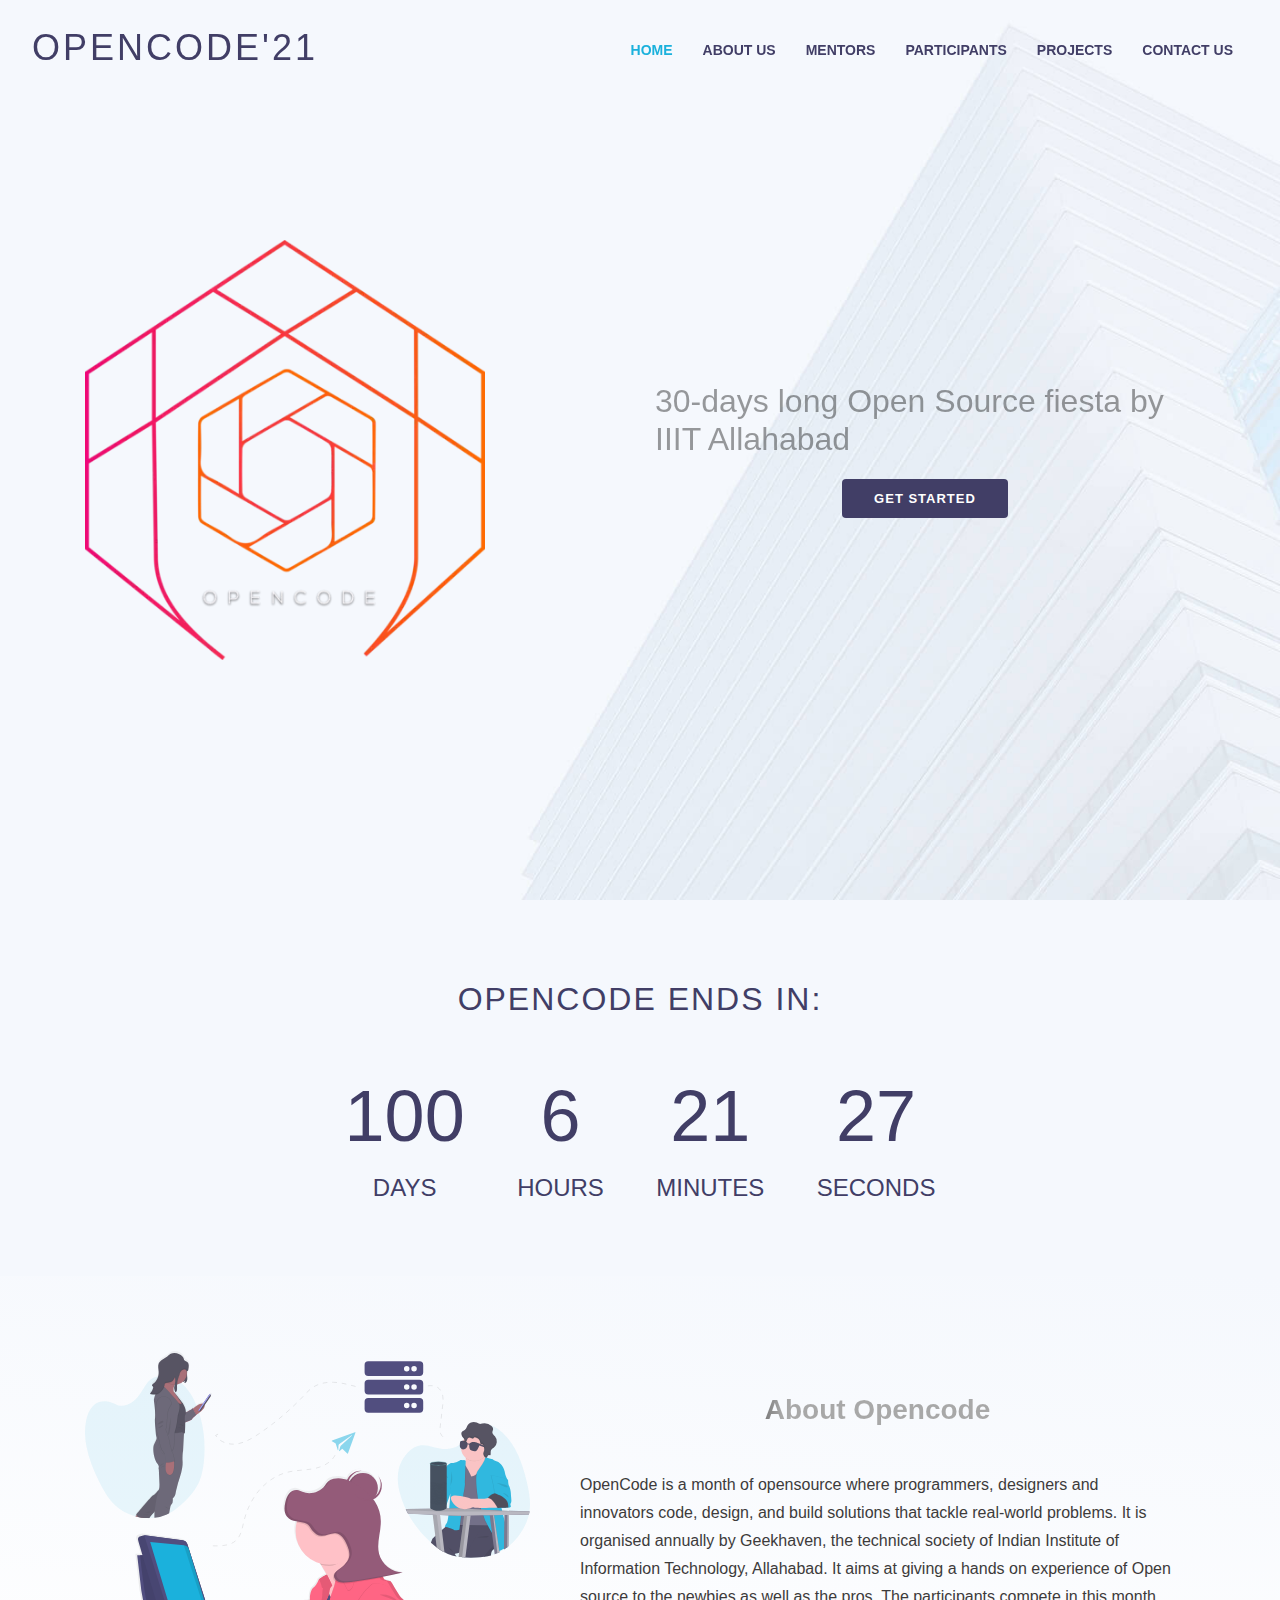
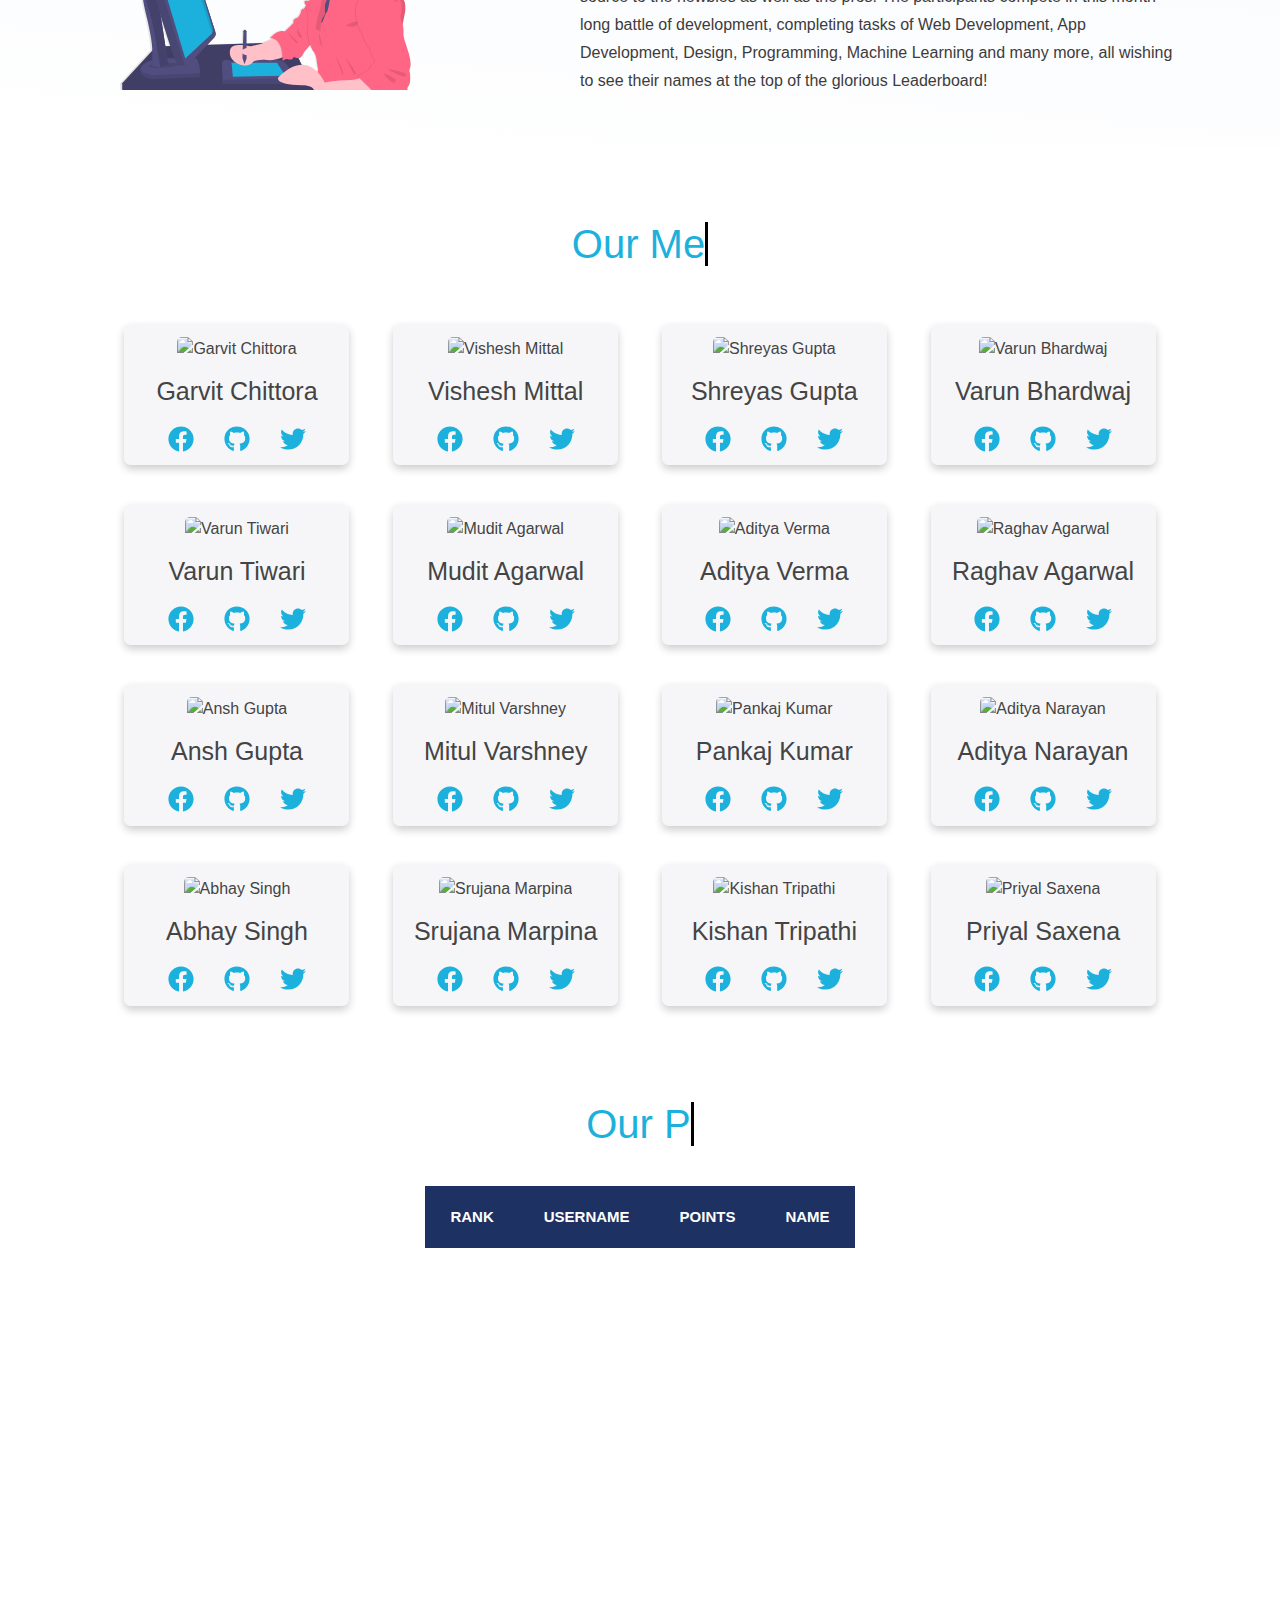
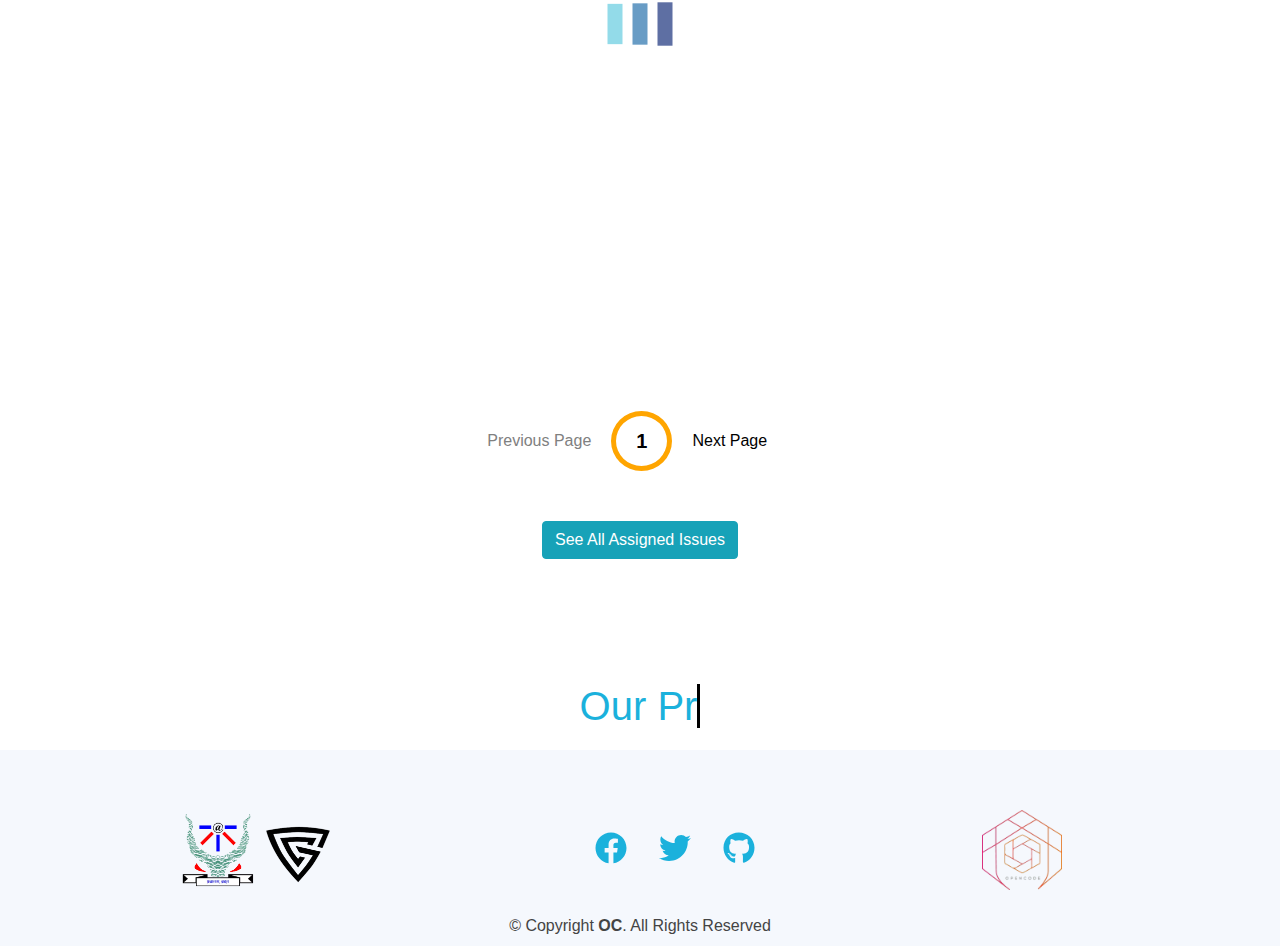
==== index.html @ d9fd958f "Merge branch 'opencodeiiita:main' into main" ====
<!DOCTYPE html>
<html lang="en" class="html">

<head>
  <meta charset="utf-8" />
  <title>Opencode'21</title>
  <meta content="width=device-width, initial-scale=1.0" name="viewport" />
  <meta name="description"
    content="OpenCode is a month of opensource where programmers, designers and innovators code, design, and build solutions that tackle real-world problems">
  <meta property="og:title" content="Collaborative-Web" />
  <meta property="og:description"
    content="The page contains information of participants,mentors and the projects included in the opencode-A month long opensource event." />
  <meta property="og:url" content="https://opencodeiiita.github.io/Collaborative-Web/" />
  <meta name="twitter:title" content="about">
  <meta name="twitter:description" content="India's biggest Student organised opensource event">
  <meta name="twitter:image" content="https://pbs.twimg.com/profile_images/1004619078730858496/k72kqpOx_400x400.jpg">
  <meta name="twitter:site" content="@geekhaveniiita">

  <link rel="icon" type="image/png" href="img/favicon-opencode.ico" rel="noopener" />
  <!-- Favicons -->
  <link href="img/favicon.png" rel="icon" rel="noopener" />
  <link href="img/apple-touch-icon.png" rel="apple-touch-icon"  rel="noopener"/>
  <script src="lib/font-awesome/js/fontawesomeAll.min.js" crossorigin="anonymous" defer rel="noopener"></script>

  <!-- Google Fonts -->
  <link rel="preload" href="lib/GoogleFont/googlefont.min.css" as="style"
    onload="this.rel='stylesheet'"><noscript><link rel="stylesheet" href="lib/GoogleFont/googlefont.min.css"></noscript>
  <!-- Bootstrap CSS File -->
  <link rel="preload" href="lib/bootstrap/css/bootstrap.min.css" as="style"
   onload="this.rel='stylesheet'"><noscript><link rel="stylesheet" href="lib/bootstrap/css/bootstrap.min.css"></noscript>

  <!-- Libraries CSS Files -->
  <link rel="preload" href="lib/font-awesome/css/font-awesome.min.css" as="style"
   onload="this.rel='stylesheet'"><noscript><link rel="stylesheet" href="lib/font-awesome/css/font-awesome.min.css"></noscript>
  <link rel="preload" href="lib/animate/animate.min.css" as="style"
   onload="this.rel='stylesheet'"><noscript><link rel="stylesheet" href="lib/animate/animate.min.css"></noscript>
  <link rel="preload" href="lib/owlcarousel/assets/owl.carousel.min.css" as="style"
   onload="this.rel='stylesheet'"><noscript><link rel="stylesheet" href="lib/owlcarousel/assets/owl.carousel.min.css"></noscript>
  <link rel="preload" href="lib/ionicons/css/ionicons.min.css" as="style"
   onload="this.rel='stylesheet'"><noscript><link rel="stylesheet" href="lib/ionicons/css/ionicons.min.css"></noscript>
  <link rel="preload" href="lib/lightbox/css/lightbox.min.css" as="style"
   onload="this.rel='stylesheet'"><noscript><link rel="stylesheet" href="lib/lightbox/css/lightbox.min.css"></noscript>

  <!-- Main Stylesheet File -->
  <link rel="preload" href="css/style.css" as="style"
  onload="this.rel='stylesheet'"><noscript><link rel="stylesheet" href="css/style.css"></noscript>

</head>

<body>
  <a aria-label="scroll page"href="#" id="scroll" style="display: none"  ><span></span></a>
  <!--==========================
  Header
  ============================-->
  <header id="header">
    <div id="topbar">
      <div class="container"></div>
    </div>

    <div class="container">
      <div id="heading-text" class="logo float-left">
        <h1 class="text-light">
          <a aria-label="Opencode'21"href="#intro" class="scrollto"><span>OPENCODE'21</span></a>
        </h1>
        <!-- <a href="#header" class="scrollto"><img loader="lazy" loader="lazy" src="img/logo.png" alt="" class="img-fluid"></a> -->
      </div>

      <nav class="main-nav float-right d-none d-lg-block">
        <ul>
          <li class="active"><a aria-label="Home page"href="#intro" rel="noopener">Home</a></li>
          <li><a aria-label="About us page"href="#about" rel="noopener">About Us</a></li>
          <!-- <li><a aria-label="Twitter"href="#services">Services</a></li> -->
          <li><a aria-label="Mentors page"href="#mentors">Mentors</a></li>
          <li><a aria-label="Participants page" href="#participants">Participants</a></li>
          <li><a aria-label="Projects page" href="#projects">Projects</a></li>
          <!-- <li class="drop-down"><a aria-label="Twitter"href="">Drop Down</a>
            <ul>
              <li><a href="#">Drop Down 1</a></li>
              <li class="drop-down"><a href="#">Drop Down 2</a>
                <ul>
                  <li><a href="#">Deep Drop Down 1</a></li>
                  <li><a href="#">Deep Drop Down 2</a></li>
                  <li><a href="#">Deep Drop Down 3</a></li>
                  <li><a href="#">Deep Drop Down 4</a></li>
                  <li><ahref="#">Deep Drop Down 5</ahref=></li>
                </ul>
              </li>
              <li><a href="#">Drop Down 3</a></li>
              <li><a href="#">Drop Down 4</a></li>
              <li><a href="#">Drop Down 5</a></li>
            </ul>
          </li> -->
          <li><a aria-label ="Contact us page" href="#footer">Contact Us</a></li>
        </ul>
      </nav>
      <!-- .main-nav -->
    </div>
  </header>
  <!-- #header -->

  <!--==========================
    Intro Section
  ============================-->
  <section id="intro" class="clearfix">
    <div class="container d-flex h-100">
      <div class="row justify-content-center align-self-center">
        <div class="col-md-6 intro-img order-md-first order-first">
          <img loader="lazy" loader="lazy" src="img/logo.webp" alt="Logo of Openvode" class="img-fluid" width="400px" height="350px" />
        </div>

        <div class="col-md-6 align-self-center intro-info order-md-first order-last">
          <!-- <h3 class="hoverFade">30-days long Open Source fiesta by IIIT Allahabad</h3> -->
          <h2 id="hoverFade">
            <span>3</span><span>0</span><span>-</span><span>d</span><span>a</span><span>y</span><span>s</span>
            <span>l</span><span>o</span><span>n</span><span>g</span>
            <span>O</span><span>p</span><span>e</span><span>n</span>
            <span>S</span><span>o</span><span>u</span><span>r</span><span>c</span><span>e</span>
            <span>f</span><span>i</span><span>e</span><span>s</span><span>t</span><span>a</span>
            <span>b</span><span>y</span> <span>I</span><span>I</span><span>I</span><span>T</span>
            <span>A</span><span>l</span><span>l</span><span>a</span><span>h</span><span>a</span><span>b</span><span>a</span><span>d</span>
          </h2>
          <div class="row justify-content-center align-self-center">
            <a aria-label="Detail description" href="#about" class="btn-get-started scrollto">Get Started</a>
          </div>
        </div>
      </div>
    </div>
  </section>
  <!-- #intro -->
  <main id="main">
    <!--==========================
      CountDown Section
    ============================-->
    <section class="countdownSection">
      <div class="cd-container">
        <h2>Opencode ends in:</h2>
        <div id="countdown">
          <ul id="countdown-time">
            <li><span id="days" class="countdown-time-running"></span>
              <p class="countdown-time-para">days</p>
            </li>
            <li><span id="hours" class="countdown-time-running"></span>
              <p class="countdown-time-para">hours</p>
            </li>
            <li><span id="minutes" class="countdown-time-running"></span>
              <p class="countdown-time-para">minutes</p>
            </li>
            <li><span id="seconds" class="countdown-time-running"></span>
              <p class="countdown-time-para">seconds</p>
            </li>
          </ul>
        </div>
        <div id="content" class="emoji">
          <span>🎉</span>
          <span>🎉</span>
          <span>🎉</span>
        </div>
      </div>
    </section>
    <!-- #CountDown -->

    <!--==========================
      About Us Section
    ============================-->
    <section id="about">
      <div class="container">
        <div class="row">
          <div class="col-lg-5 col-md-6">
            <div class="about-img">
              <img loader="lazy" loader="lazy" src="img/intro-img.svg"
                alt="A geeky and techy background" />
            </div>
          </div>

          <div class="col-lg-7 col-md-6">
            <div class="about-content">
              <h2 class="TextGlow">About Opencode</h2>

              <p>
                OpenCode is a month of opensource where programmers, designers and innovators code, design,
                and build solutions that tackle real-world problems. It is organised annually by Geekhaven,
                the technical society of Indian Institute of Information Technology, Allahabad. It aims at
                giving a hands on experience of Open source to the newbies as well as the pros. The
                participants compete in this month long battle of development, completing tasks of Web
                Development, App Development, Design, Programming, Machine Learning and many more, all
                wishing to see their names at the top of the glorious Leaderboard!
              </p>

              <ul></ul>
            </div>
          </div>
        </div>
      </div>
    </section>
    <!-- #about -->

    <!-- Mentors! -->
    <section id='mentors' >
    <div id="part" style="text-align: center;">
    <h1>
      <a href="https://github.com/opencodeiiita"
      target="_blank"
      class="typewrite"
      data-period="2000"
      data-type='[ "Our Mentors","The Guiding Ray!" ]' rel="noopener">
      </a><span class="wrap"></span>
    </h1>
    </div>
    <div id="mentors_cards"></div>
    </section>
    <!--==========================
      Participants Section
    ============================-->
    <section id="participants">
      <div class="participants-table-spinner-container">
        <img src="./img/spinner.svg" alt="" srcset="">
      </div>
      <div id="part" style="text-align: center;">
      <h1>
        <a href="https://github.com/opencodeiiita"
        target="_blank"
        class="typewrite"
        data-period="2000"
        data-type='[ "Our Participants","Check The Top Scorers!" ]' rel="noopener">
        </a><span class="wrap"></span>
      </h1>
    </div>
      <table class="pointsTable" id="pointsTable">
        <thead>
          <tr>
            <th>Rank</th>
            <th>Username</th>
            <th>Points</th>
            <th>Name</th>
          </tr>
        </thead>
        <tbody id="participantsList"></tbody>
      </table>

      <div class="pagination">
        <div class="page" id="prev">Previous Page</div>
        <div class="current" id="current">1</div>
        <div class="page" id="next">Next Page</div>
      </div>
      <div class="d-flex justify-content-center my-5 mx-auto">
        <a aria-label ="Assigned issue page" href="/Collaborative-Web/assigned-issues.html" class="btn btn-info mx-auto" rel="noopener">See All Assigned Issues</a>
      </div>
    </section>
    <!-- #Participants -->

    <!--==========================
      Projects Section
    ============================-->
    <section id="projects" style="text-align: center;">
      <h1>
        <a href="https://github.com/opencodeiiita"
        target="_blank"
        class="typewrite"
        data-period="2000"
        data-type='[ "Our Projects","Check Them Out!" ]' rel="noopener">
        </a><span class="wrap"></span>
      </h1>
      <div class="project__cards" id="project__cards"></div>
    </section>
    <!-- #Projects -->
  </main>

  <!--==========================
    Footer
  ============================-->
  <div class="footer">
    <footer id="footer" class="section-bg">
      <div class="footer-top">
        <div class="container">
          <!--row-->
          <div class="flex-container">
            <div class="flexlogo">
              <img  loader="lazy" src="img/iita_logo.webp" alt="Indian Institute of Information and Technology,Allahabad" height="80"
                width="80" />
              <img  loader="lazy" src="img/geekhaven.webp" alt="geekhaveniiita technical society logo" height="80" width="80" />
              <img  loader="lazy" id="flexbox-to-show" class="flexbox" src="img/oc.webp" alt="Opencode Logo" style="display:none;"
                align="right" height="80" width="80" />
            </div>
            <br />
            <div class="flexlogo">

              <a class="mx-3" href="https://www.facebook.com/opencodeiiita/" rel="noopener" rel="noopener" aria-label="facbook link"><i class="fab fa-facebook fa-2x footerIcon"></i>
              </a>
              <a class="mx-3" href="https://twitter.com/geekhaveniiita" rel="noopener" rel="noopener" aria-label="twitter link"><i class="fab fa-twitter fa-2x footerIcon"></i>
              </a>
              <a class="mx-3" href="https://github.com/opencodeiiita" rel="noopener" rel="noopener" aria-label="github link"><i class="fab fa-github fa-2x footerIcon"></i>
              </a>
              <!-- <a class="mx-3" href="https://linkedin.com/company/geekhaven-iiita/" rel="noopener" rel="noopener" aria-label="linkedin link"><i class="fab fa-linkedin fa-2x"></i>
              </a> -->

            </div>

            <div id="flexbox-to-hide" class="flexlogo">
              <img loader="lazy" src="img/oc.webp" alt="Logo of Opencode" align="right" height="80" width="80" />
            </div>
          </div>
          <!--row ends-->
        </div>
      </div>

      <div class="container">
        <div class="text-center p-2">&copy; Copyright <strong>OC</strong>. All Rights Reserved</div>
      </div>
    </footer>
    <!-- #footer -->
  </div>

  <!-- Uncomment below i you want to use a preloader -->
  <!-- <div id="preloader"></div> -->

  <!-- JavaScript Libraries -->
  <script src="lib/jquery/jquery.min.js" rel="noopener"></script>
  <script src="lib/jquery/jquery-migrate.min.js" rel="noopener"></script>
  <script src="lib/bootstrap/js/bootstrap.bundle.min.js" rel="noopener"></script>
  <script src="lib/easing/easing.min.js" rel="noopener"></script>
  <script src="lib/mobile-nav/mobile-nav.js" rel="noopener"></script>
  <script src="lib/wow/wow.min.js" rel="noopener"></script>
  <script src="lib/waypoints/waypoints.min.js" rel="noopener"></script>
  <script src="lib/counterup/counterup.min.js" rel="noopener"></script>
  <script src="lib/owlcarousel/owl.carousel.min.js" rel="noopener"></script>
  <script src="lib/isotope/isotope.pkgd.min.js" rel="noopener"></script>
  <script src="lib/lightbox/js/lightbox.min.js" rel="noopener"></script>
  <script type="text/javascript" src="lib/Cloudeflare/cloudeflare.min.js" rel="noopener"></script>

  <!-- Contact Form JavaScript File -->
  <!-- <script src="contactform/contactform.js"></script> -->

  <!-- Template Main Javascript File -->
  <script src="js/main.js"></script>
  <!-- Pagination Javascript File -->
  <script src="js/pagination.js"></script>

  <!-- Mentors Javascript File -->
  <script src="js/mentors.js"></script>
  <!-- Projects Javascript File -->
  <script src="js/projects.js"></script>
</body>

</html>
---- lib/GoogleFont/googlefont.min.css ----
@font-face{font-family:'Montserrat';font-style:normal;font-weight:300;font-display:swap;src:url(https://fonts.gstatic.com/s/montserrat/v18/JTURjIg1_i6t8kCHKm45_cJD3gTD_u50.woff2) format('woff2');unicode-range:U+0460-052F,U+1C80-1C88,U+20B4,U+2DE0-2DFF,U+A640-A69F,U+FE2E-FE2F}@font-face{font-family:'Montserrat';font-style:normal;font-weight:300;font-display:swap;src:url(https://fonts.gstatic.com/s/montserrat/v18/JTURjIg1_i6t8kCHKm45_cJD3g3D_u50.woff2) format('woff2');unicode-range:U+0400-045F,U+0490-0491,U+04B0-04B1,U+2116}@font-face{font-family:'Montserrat';font-style:normal;font-weight:300;font-display:swap;src:url(https://fonts.gstatic.com/s/montserrat/v18/JTURjIg1_i6t8kCHKm45_cJD3gbD_u50.woff2) format('woff2');unicode-range:U+0102-0103,U+0110-0111,U+0128-0129,U+0168-0169,U+01A0-01A1,U+01AF-01B0,U+1EA0-1EF9,U+20AB}@font-face{font-family:'Montserrat';font-style:normal;font-weight:300;font-display:swap;src:url(https://fonts.gstatic.com/s/montserrat/v18/JTURjIg1_i6t8kCHKm45_cJD3gfD_u50.woff2) format('woff2');unicode-range:U+0100-024F,U+0259,U+1E00-1EFF,U+2020,U+20A0-20AB,U+20AD-20CF,U+2113,U+2C60-2C7F,U+A720-A7FF}@font-face{font-family:'Montserrat';font-style:normal;font-weight:300;font-display:swap;src:url(https://fonts.gstatic.com/s/montserrat/v18/JTURjIg1_i6t8kCHKm45_cJD3gnD_g.woff2) format('woff2');unicode-range:U+0000-00FF,U+0131,U+0152-0153,U+02BB-02BC,U+02C6,U+02DA,U+02DC,U+2000-206F,U+2074,U+20AC,U+2122,U+2191,U+2193,U+2212,U+2215,U+FEFF,U+FFFD}@font-face{font-family:'Montserrat';font-style:normal;font-weight:400;font-display:swap;src:url(https://fonts.gstatic.com/s/montserrat/v18/JTUSjIg1_i6t8kCHKm459WRhyzbi.woff2) format('woff2');unicode-range:U+0460-052F,U+1C80-1C88,U+20B4,U+2DE0-2DFF,U+A640-A69F,U+FE2E-FE2F}@font-face{font-family:'Montserrat';font-style:normal;font-weight:400;font-display:swap;src:url(https://fonts.gstatic.com/s/montserrat/v18/JTUSjIg1_i6t8kCHKm459W1hyzbi.woff2) format('woff2');unicode-range:U+0400-045F,U+0490-0491,U+04B0-04B1,U+2116}@font-face{font-family:'Montserrat';font-style:normal;font-weight:400;font-display:swap;src:url(https://fonts.gstatic.com/s/montserrat/v18/JTUSjIg1_i6t8kCHKm459WZhyzbi.woff2) format('woff2');unicode-range:U+0102-0103,U+0110-0111,U+0128-0129,U+0168-0169,U+01A0-01A1,U+01AF-01B0,U+1EA0-1EF9,U+20AB}@font-face{font-family:'Montserrat';font-style:normal;font-weight:400;font-display:swap;src:url(https://fonts.gstatic.com/s/montserrat/v18/JTUSjIg1_i6t8kCHKm459Wdhyzbi.woff2) format('woff2');unicode-range:U+0100-024F,U+0259,U+1E00-1EFF,U+2020,U+20A0-20AB,U+20AD-20CF,U+2113,U+2C60-2C7F,U+A720-A7FF}@font-face{font-family:'Montserrat';font-style:normal;font-weight:400;font-display:swap;src:url(https://fonts.gstatic.com/s/montserrat/v18/JTUSjIg1_i6t8kCHKm459Wlhyw.woff2) format('woff2');unicode-range:U+0000-00FF,U+0131,U+0152-0153,U+02BB-02BC,U+02C6,U+02DA,U+02DC,U+2000-206F,U+2074,U+20AC,U+2122,U+2191,U+2193,U+2212,U+2215,U+FEFF,U+FFFD}@font-face{font-family:'Montserrat';font-style:normal;font-weight:500;font-display:swap;src:url(https://fonts.gstatic.com/s/montserrat/v18/JTURjIg1_i6t8kCHKm45_ZpC3gTD_u50.woff2) format('woff2');unicode-range:U+0460-052F,U+1C80-1C88,U+20B4,U+2DE0-2DFF,U+A640-A69F,U+FE2E-FE2F}@font-face{font-family:'Montserrat';font-style:normal;font-weight:500;font-display:swap;src:url(https://fonts.gstatic.com/s/montserrat/v18/JTURjIg1_i6t8kCHKm45_ZpC3g3D_u50.woff2) format('woff2');unicode-range:U+0400-045F,U+0490-0491,U+04B0-04B1,U+2116}@font-face{font-family:'Montserrat';font-style:normal;font-weight:500;font-display:swap;src:url(https://fonts.gstatic.com/s/montserrat/v18/JTURjIg1_i6t8kCHKm45_ZpC3gbD_u50.woff2) format('woff2');unicode-range:U+0102-0103,U+0110-0111,U+0128-0129,U+0168-0169,U+01A0-01A1,U+01AF-01B0,U+1EA0-1EF9,U+20AB}@font-face{font-family:'Montserrat';font-style:normal;font-weight:500;font-display:swap;src:url(https://fonts.gstatic.com/s/montserrat/v18/JTURjIg1_i6t8kCHKm45_ZpC3gfD_u50.woff2) format('woff2');unicode-range:U+0100-024F,U+0259,U+1E00-1EFF,U+2020,U+20A0-20AB,U+20AD-20CF,U+2113,U+2C60-2C7F,U+A720-A7FF}@font-face{font-family:'Montserrat';font-style:normal;font-weight:500;font-display:swap;src:url(https://fonts.gstatic.com/s/montserrat/v18/JTURjIg1_i6t8kCHKm45_ZpC3gnD_g.woff2) format('woff2');unicode-range:U+0000-00FF,U+0131,U+0152-0153,U+02BB-02BC,U+02C6,U+02DA,U+02DC,U+2000-206F,U+2074,U+20AC,U+2122,U+2191,U+2193,U+2212,U+2215,U+FEFF,U+FFFD}@font-face{font-family:'Montserrat';font-style:normal;font-weight:600;font-display:swap;src:url(https://fonts.gstatic.com/s/montserrat/v18/JTURjIg1_i6t8kCHKm45_bZF3gTD_u50.woff2) format('woff2');unicode-range:U+0460-052F,U+1C80-1C88,U+20B4,U+2DE0-2DFF,U+A640-A69F,U+FE2E-FE2F}@font-face{font-family:'Montserrat';font-style:normal;font-weight:600;font-display:swap;src:url(https://fonts.gstatic.com/s/montserrat/v18/JTURjIg1_i6t8kCHKm45_bZF3g3D_u50.woff2) format('woff2');unicode-range:U+0400-045F,U+0490-0491,U+04B0-04B1,U+2116}@font-face{font-family:'Montserrat';font-style:normal;font-weight:600;font-display:swap;src:url(https://fonts.gstatic.com/s/montserrat/v18/JTURjIg1_i6t8kCHKm45_bZF3gbD_u50.woff2) format('woff2');unicode-range:U+0102-0103,U+0110-0111,U+0128-0129,U+0168-0169,U+01A0-01A1,U+01AF-01B0,U+1EA0-1EF9,U+20AB}@font-face{font-family:'Montserrat';font-style:normal;font-weight:600;font-display:swap;src:url(https://fonts.gstatic.com/s/montserrat/v18/JTURjIg1_i6t8kCHKm45_bZF3gfD_u50.woff2) format('woff2');unicode-range:U+0100-024F,U+0259,U+1E00-1EFF,U+2020,U+20A0-20AB,U+20AD-20CF,U+2113,U+2C60-2C7F,U+A720-A7FF}@font-face{font-family:'Montserrat';font-style:normal;font-weight:600;font-display:swap;src:url(https://fonts.gstatic.com/s/montserrat/v18/JTURjIg1_i6t8kCHKm45_bZF3gnD_g.woff2) format('woff2');unicode-range:U+0000-00FF,U+0131,U+0152-0153,U+02BB-02BC,U+02C6,U+02DA,U+02DC,U+2000-206F,U+2074,U+20AC,U+2122,U+2191,U+2193,U+2212,U+2215,U+FEFF,U+FFFD}@font-face{font-family:'Montserrat';font-style:normal;font-weight:700;font-display:swap;src:url(https://fonts.gstatic.com/s/montserrat/v18/JTURjIg1_i6t8kCHKm45_dJE3gTD_u50.woff2) format('woff2');unicode-range:U+0460-052F,U+1C80-1C88,U+20B4,U+2DE0-2DFF,U+A640-A69F,U+FE2E-FE2F}@font-face{font-family:'Montserrat';font-style:normal;font-weight:700;font-display:swap;src:url(https://fonts.gstatic.com/s/montserrat/v18/JTURjIg1_i6t8kCHKm45_dJE3g3D_u50.woff2) format('woff2');unicode-range:U+0400-045F,U+0490-0491,U+04B0-04B1,U+2116}@font-face{font-family:'Montserrat';font-style:normal;font-weight:700;font-display:swap;src:url(https://fonts.gstatic.com/s/montserrat/v18/JTURjIg1_i6t8kCHKm45_dJE3gbD_u50.woff2) format('woff2');unicode-range:U+0102-0103,U+0110-0111,U+0128-0129,U+0168-0169,U+01A0-01A1,U+01AF-01B0,U+1EA0-1EF9,U+20AB}@font-face{font-family:'Montserrat';font-style:normal;font-weight:700;font-display:swap;src:url(https://fonts.gstatic.com/s/montserrat/v18/JTURjIg1_i6t8kCHKm45_dJE3gfD_u50.woff2) format('woff2');unicode-range:U+0100-024F,U+0259,U+1E00-1EFF,U+2020,U+20A0-20AB,U+20AD-20CF,U+2113,U+2C60-2C7F,U+A720-A7FF}@font-face{font-family:'Montserrat';font-style:normal;font-weight:700;font-display:swap;src:url(https://fonts.gstatic.com/s/montserrat/v18/JTURjIg1_i6t8kCHKm45_dJE3gnD_g.woff2) format('woff2');unicode-range:U+0000-00FF,U+0131,U+0152-0153,U+02BB-02BC,U+02C6,U+02DA,U+02DC,U+2000-206F,U+2074,U+20AC,U+2122,U+2191,U+2193,U+2212,U+2215,U+FEFF,U+FFFD}@font-face{font-family:'Open Sans';font-style:italic;font-weight:300;font-stretch:100%;font-display:swap;src:url(https://fonts.gstatic.com/s/opensans/v26/memtYaGs126MiZpBA-UFUIcVXSCEkx2cmqvXlWqWtE6F15M.woff2) format('woff2');unicode-range:U+0460-052F,U+1C80-1C88,U+20B4,U+2DE0-2DFF,U+A640-A69F,U+FE2E-FE2F}@font-face{font-family:'Open Sans';font-style:italic;font-weight:300;font-stretch:100%;font-display:swap;src:url(https://fonts.gstatic.com/s/opensans/v26/memtYaGs126MiZpBA-UFUIcVXSCEkx2cmqvXlWqWvU6F15M.woff2) format('woff2');unicode-range:U+0400-045F,U+0490-0491,U+04B0-04B1,U+2116}@font-face{font-family:'Open Sans';font-style:italic;font-weight:300;font-stretch:100%;font-display:swap;src:url(https://fonts.gstatic.com/s/opensans/v26/memtYaGs126MiZpBA-UFUIcVXSCEkx2cmqvXlWqWtU6F15M.woff2) format('woff2');unicode-range:U+1F00-1FFF}@font-face{font-family:'Open Sans';font-style:italic;font-weight:300;font-stretch:100%;font-display:swap;src:url(https://fonts.gstatic.com/s/opensans/v26/memtYaGs126MiZpBA-UFUIcVXSCEkx2cmqvXlWqWuk6F15M.woff2) format('woff2');unicode-range:U+0370-03FF}@font-face{font-family:'Open Sans';font-style:italic;font-weight:300;font-stretch:100%;font-display:swap;src:url(https://fonts.gstatic.com/s/opensans/v26/memtYaGs126MiZpBA-UFUIcVXSCEkx2cmqvXlWqWu06F15M.woff2) format('woff2');unicode-range:U+0590-05FF,U+20AA,U+25CC,U+FB1D-FB4F}@font-face{font-family:'Open Sans';font-style:italic;font-weight:300;font-stretch:100%;font-display:swap;src:url(https://fonts.gstatic.com/s/opensans/v26/memtYaGs126MiZpBA-UFUIcVXSCEkx2cmqvXlWqWtk6F15M.woff2) format('woff2');unicode-range:U+0102-0103,U+0110-0111,U+0128-0129,U+0168-0169,U+01A0-01A1,U+01AF-01B0,U+1EA0-1EF9,U+20AB}@font-face{font-family:'Open Sans';font-style:italic;font-weight:300;font-stretch:100%;font-display:swap;src:url(https://fonts.gstatic.com/s/opensans/v26/memtYaGs126MiZpBA-UFUIcVXSCEkx2cmqvXlWqWt06F15M.woff2) format('woff2');unicode-range:U+0100-024F,U+0259,U+1E00-1EFF,U+2020,U+20A0-20AB,U+20AD-20CF,U+2113,U+2C60-2C7F,U+A720-A7FF}@font-face{font-family:'Open Sans';font-style:italic;font-weight:300;font-stretch:100%;font-display:swap;src:url(https://fonts.gstatic.com/s/opensans/v26/memtYaGs126MiZpBA-UFUIcVXSCEkx2cmqvXlWqWuU6F.woff2) format('woff2');unicode-range:U+0000-00FF,U+0131,U+0152-0153,U+02BB-02BC,U+02C6,U+02DA,U+02DC,U+2000-206F,U+2074,U+20AC,U+2122,U+2191,U+2193,U+2212,U+2215,U+FEFF,U+FFFD}@font-face{font-family:'Open Sans';font-style:italic;font-weight:400;font-stretch:100%;font-display:swap;src:url(https://fonts.gstatic.com/s/opensans/v26/memtYaGs126MiZpBA-UFUIcVXSCEkx2cmqvXlWqWtE6F15M.woff2) format('woff2');unicode-range:U+0460-052F,U+1C80-1C88,U+20B4,U+2DE0-2DFF,U+A640-A69F,U+FE2E-FE2F}@font-face{font-family:'Open Sans';font-style:italic;font-weight:400;font-stretch:100%;font-display:swap;src:url(https://fonts.gstatic.com/s/opensans/v26/memtYaGs126MiZpBA-UFUIcVXSCEkx2cmqvXlWqWvU6F15M.woff2) format('woff2');unicode-range:U+0400-045F,U+0490-0491,U+04B0-04B1,U+2116}@font-face{font-family:'Open Sans';font-style:italic;font-weight:400;font-stretch:100%;font-display:swap;src:url(https://fonts.gstatic.com/s/opensans/v26/memtYaGs126MiZpBA-UFUIcVXSCEkx2cmqvXlWqWtU6F15M.woff2) format('woff2');unicode-range:U+1F00-1FFF}@font-face{font-family:'Open Sans';font-style:italic;font-weight:400;font-stretch:100%;font-display:swap;src:url(https://fonts.gstatic.com/s/opensans/v26/memtYaGs126MiZpBA-UFUIcVXSCEkx2cmqvXlWqWuk6F15M.woff2) format('woff2');unicode-range:U+0370-03FF}@font-face{font-family:'Open Sans';font-style:italic;font-weight:400;font-stretch:100%;font-display:swap;src:url(https://fonts.gstatic.com/s/opensans/v26/memtYaGs126MiZpBA-UFUIcVXSCEkx2cmqvXlWqWu06F15M.woff2) format('woff2');unicode-range:U+0590-05FF,U+20AA,U+25CC,U+FB1D-FB4F}@font-face{font-family:'Open Sans';font-style:italic;font-weight:400;font-stretch:100%;font-display:swap;src:url(https://fonts.gstatic.com/s/opensans/v26/memtYaGs126MiZpBA-UFUIcVXSCEkx2cmqvXlWqWtk6F15M.woff2) format('woff2');unicode-range:U+0102-0103,U+0110-0111,U+0128-0129,U+0168-0169,U+01A0-01A1,U+01AF-01B0,U+1EA0-1EF9,U+20AB}@font-face{font-family:'Open Sans';font-style:italic;font-weight:400;font-stretch:100%;font-display:swap;src:url(https://fonts.gstatic.com/s/opensans/v26/memtYaGs126MiZpBA-UFUIcVXSCEkx2cmqvXlWqWt06F15M.woff2) format('woff2');unicode-range:U+0100-024F,U+0259,U+1E00-1EFF,U+2020,U+20A0-20AB,U+20AD-20CF,U+2113,U+2C60-2C7F,U+A720-A7FF}@font-face{font-family:'Open Sans';font-style:italic;font-weight:400;font-stretch:100%;font-display:swap;src:url(https://fonts.gstatic.com/s/opensans/v26/memtYaGs126MiZpBA-UFUIcVXSCEkx2cmqvXlWqWuU6F.woff2) format('woff2');unicode-range:U+0000-00FF,U+0131,U+0152-0153,U+02BB-02BC,U+02C6,U+02DA,U+02DC,U+2000-206F,U+2074,U+20AC,U+2122,U+2191,U+2193,U+2212,U+2215,U+FEFF,U+FFFD}@font-face{font-family:'Open Sans';font-style:italic;font-weight:700;font-stretch:100%;font-display:swap;src:url(https://fonts.gstatic.com/s/opensans/v26/memtYaGs126MiZpBA-UFUIcVXSCEkx2cmqvXlWqWtE6F15M.woff2) format('woff2');unicode-range:U+0460-052F,U+1C80-1C88,U+20B4,U+2DE0-2DFF,U+A640-A69F,U+FE2E-FE2F}@font-face{font-family:'Open Sans';font-style:italic;font-weight:700;font-stretch:100%;font-display:swap;src:url(https://fonts.gstatic.com/s/opensans/v26/memtYaGs126MiZpBA-UFUIcVXSCEkx2cmqvXlWqWvU6F15M.woff2) format('woff2');unicode-range:U+0400-045F,U+0490-0491,U+04B0-04B1,U+2116}@font-face{font-family:'Open Sans';font-style:italic;font-weight:700;font-stretch:100%;font-display:swap;src:url(https://fonts.gstatic.com/s/opensans/v26/memtYaGs126MiZpBA-UFUIcVXSCEkx2cmqvXlWqWtU6F15M.woff2) format('woff2');unicode-range:U+1F00-1FFF}@font-face{font-family:'Open Sans';font-style:italic;font-weight:700;font-stretch:100%;font-display:swap;src:url(https://fonts.gstatic.com/s/opensans/v26/memtYaGs126MiZpBA-UFUIcVXSCEkx2cmqvXlWqWuk6F15M.woff2) format('woff2');unicode-range:U+0370-03FF}@font-face{font-family:'Open Sans';font-style:italic;font-weight:700;font-stretch:100%;font-display:swap;src:url(https://fonts.gstatic.com/s/opensans/v26/memtYaGs126MiZpBA-UFUIcVXSCEkx2cmqvXlWqWu06F15M.woff2) format('woff2');unicode-range:U+0590-05FF,U+20AA,U+25CC,U+FB1D-FB4F}@font-face{font-family:'Open Sans';font-style:italic;font-weight:700;font-stretch:100%;font-display:swap;src:url(https://fonts.gstatic.com/s/opensans/v26/memtYaGs126MiZpBA-UFUIcVXSCEkx2cmqvXlWqWtk6F15M.woff2) format('woff2');unicode-range:U+0102-0103,U+0110-0111,U+0128-0129,U+0168-0169,U+01A0-01A1,U+01AF-01B0,U+1EA0-1EF9,U+20AB}@font-face{font-family:'Open Sans';font-style:italic;font-weight:700;font-stretch:100%;font-display:swap;src:url(https://fonts.gstatic.com/s/opensans/v26/memtYaGs126MiZpBA-UFUIcVXSCEkx2cmqvXlWqWt06F15M.woff2) format('woff2');unicode-range:U+0100-024F,U+0259,U+1E00-1EFF,U+2020,U+20A0-20AB,U+20AD-20CF,U+2113,U+2C60-2C7F,U+A720-A7FF}@font-face{font-family:'Open Sans';font-style:italic;font-weight:700;font-stretch:100%;font-display:swap;src:url(https://fonts.gstatic.com/s/opensans/v26/memtYaGs126MiZpBA-UFUIcVXSCEkx2cmqvXlWqWuU6F.woff2) format('woff2');unicode-range:U+0000-00FF,U+0131,U+0152-0153,U+02BB-02BC,U+02C6,U+02DA,U+02DC,U+2000-206F,U+2074,U+20AC,U+2122,U+2191,U+2193,U+2212,U+2215,U+FEFF,U+FFFD}@font-face{font-family:'Open Sans';font-style:normal;font-weight:300;font-stretch:100%;font-display:swap;src:url(https://fonts.gstatic.com/s/opensans/v26/memvYaGs126MiZpBA-UvWbX2vVnXBbObj2OVTSKmu1aB.woff2) format('woff2');unicode-range:U+0460-052F,U+1C80-1C88,U+20B4,U+2DE0-2DFF,U+A640-A69F,U+FE2E-FE2F}@font-face{font-family:'Open Sans';font-style:normal;font-weight:300;font-stretch:100%;font-display:swap;src:url(https://fonts.gstatic.com/s/opensans/v26/memvYaGs126MiZpBA-UvWbX2vVnXBbObj2OVTSumu1aB.woff2) format('woff2');unicode-range:U+0400-045F,U+0490-0491,U+04B0-04B1,U+2116}@font-face{font-family:'Open Sans';font-style:normal;font-weight:300;font-stretch:100%;font-display:swap;src:url(https://fonts.gstatic.com/s/opensans/v26/memvYaGs126MiZpBA-UvWbX2vVnXBbObj2OVTSOmu1aB.woff2) format('woff2');unicode-range:U+1F00-1FFF}@font-face{font-family:'Open Sans';font-style:normal;font-weight:300;font-stretch:100%;font-display:swap;src:url(https://fonts.gstatic.com/s/opensans/v26/memvYaGs126MiZpBA-UvWbX2vVnXBbObj2OVTSymu1aB.woff2) format('woff2');unicode-range:U+0370-03FF}@font-face{font-family:'Open Sans';font-style:normal;font-weight:300;font-stretch:100%;font-display:swap;src:url(https://fonts.gstatic.com/s/opensans/v26/memvYaGs126MiZpBA-UvWbX2vVnXBbObj2OVTS2mu1aB.woff2) format('woff2');unicode-range:U+0590-05FF,U+20AA,U+25CC,U+FB1D-FB4F}@font-face{font-family:'Open Sans';font-style:normal;font-weight:300;font-stretch:100%;font-display:swap;src:url(https://fonts.gstatic.com/s/opensans/v26/memvYaGs126MiZpBA-UvWbX2vVnXBbObj2OVTSCmu1aB.woff2) format('woff2');unicode-range:U+0102-0103,U+0110-0111,U+0128-0129,U+0168-0169,U+01A0-01A1,U+01AF-01B0,U+1EA0-1EF9,U+20AB}@font-face{font-family:'Open Sans';font-style:normal;font-weight:300;font-stretch:100%;font-display:swap;src:url(https://fonts.gstatic.com/s/opensans/v26/memvYaGs126MiZpBA-UvWbX2vVnXBbObj2OVTSGmu1aB.woff2) format('woff2');unicode-range:U+0100-024F,U+0259,U+1E00-1EFF,U+2020,U+20A0-20AB,U+20AD-20CF,U+2113,U+2C60-2C7F,U+A720-A7FF}@font-face{font-family:'Open Sans';font-style:normal;font-weight:300;font-stretch:100%;font-display:swap;src:url(https://fonts.gstatic.com/s/opensans/v26/memvYaGs126MiZpBA-UvWbX2vVnXBbObj2OVTS-muw.woff2) format('woff2');unicode-range:U+0000-00FF,U+0131,U+0152-0153,U+02BB-02BC,U+02C6,U+02DA,U+02DC,U+2000-206F,U+2074,U+20AC,U+2122,U+2191,U+2193,U+2212,U+2215,U+FEFF,U+FFFD}@font-face{font-family:'Open Sans';font-style:normal;font-weight:400;font-stretch:100%;font-display:swap;src:url(https://fonts.gstatic.com/s/opensans/v26/memvYaGs126MiZpBA-UvWbX2vVnXBbObj2OVTSKmu1aB.woff2) format('woff2');unicode-range:U+0460-052F,U+1C80-1C88,U+20B4,U+2DE0-2DFF,U+A640-A69F,U+FE2E-FE2F}@font-face{font-family:'Open Sans';font-style:normal;font-weight:400;font-stretch:100%;font-display:swap;src:url(https://fonts.gstatic.com/s/opensans/v26/memvYaGs126MiZpBA-UvWbX2vVnXBbObj2OVTSumu1aB.woff2) format('woff2');unicode-range:U+0400-045F,U+0490-0491,U+04B0-04B1,U+2116}@font-face{font-family:'Open Sans';font-style:normal;font-weight:400;font-stretch:100%;font-display:swap;src:url(https://fonts.gstatic.com/s/opensans/v26/memvYaGs126MiZpBA-UvWbX2vVnXBbObj2OVTSOmu1aB.woff2) format('woff2');unicode-range:U+1F00-1FFF}@font-face{font-family:'Open Sans';font-style:normal;font-weight:400;font-stretch:100%;font-display:swap;src:url(https://fonts.gstatic.com/s/opensans/v26/memvYaGs126MiZpBA-UvWbX2vVnXBbObj2OVTSymu1aB.woff2) format('woff2');unicode-range:U+0370-03FF}@font-face{font-family:'Open Sans';font-style:normal;font-weight:400;font-stretch:100%;font-display:swap;src:url(https://fonts.gstatic.com/s/opensans/v26/memvYaGs126MiZpBA-UvWbX2vVnXBbObj2OVTS2mu1aB.woff2) format('woff2');unicode-range:U+0590-05FF,U+20AA,U+25CC,U+FB1D-FB4F}@font-face{font-family:'Open Sans';font-style:normal;font-weight:400;font-stretch:100%;font-display:swap;src:url(https://fonts.gstatic.com/s/opensans/v26/memvYaGs126MiZpBA-UvWbX2vVnXBbObj2OVTSCmu1aB.woff2) format('woff2');unicode-range:U+0102-0103,U+0110-0111,U+0128-0129,U+0168-0169,U+01A0-01A1,U+01AF-01B0,U+1EA0-1EF9,U+20AB}@font-face{font-family:'Open Sans';font-style:normal;font-weight:400;font-stretch:100%;font-display:swap;src:url(https://fonts.gstatic.com/s/opensans/v26/memvYaGs126MiZpBA-UvWbX2vVnXBbObj2OVTSGmu1aB.woff2) format('woff2');unicode-range:U+0100-024F,U+0259,U+1E00-1EFF,U+2020,U+20A0-20AB,U+20AD-20CF,U+2113,U+2C60-2C7F,U+A720-A7FF}@font-face{font-family:'Open Sans';font-style:normal;font-weight:400;font-stretch:100%;font-display:swap;src:url(https://fonts.gstatic.com/s/opensans/v26/memvYaGs126MiZpBA-UvWbX2vVnXBbObj2OVTS-muw.woff2) format('woff2');unicode-range:U+0000-00FF,U+0131,U+0152-0153,U+02BB-02BC,U+02C6,U+02DA,U+02DC,U+2000-206F,U+2074,U+20AC,U+2122,U+2191,U+2193,U+2212,U+2215,U+FEFF,U+FFFD}@font-face{font-family:'Open Sans';font-style:normal;font-weight:500;font-stretch:100%;font-display:swap;src:url(https://fonts.gstatic.com/s/opensans/v26/memvYaGs126MiZpBA-UvWbX2vVnXBbObj2OVTSKmu1aB.woff2) format('woff2');unicode-range:U+0460-052F,U+1C80-1C88,U+20B4,U+2DE0-2DFF,U+A640-A69F,U+FE2E-FE2F}@font-face{font-family:'Open Sans';font-style:normal;font-weight:500;font-stretch:100%;font-display:swap;src:url(https://fonts.gstatic.com/s/opensans/v26/memvYaGs126MiZpBA-UvWbX2vVnXBbObj2OVTSumu1aB.woff2) format('woff2');unicode-range:U+0400-045F,U+0490-0491,U+04B0-04B1,U+2116}@font-face{font-family:'Open Sans';font-style:normal;font-weight:500;font-stretch:100%;font-display:swap;src:url(https://fonts.gstatic.com/s/opensans/v26/memvYaGs126MiZpBA-UvWbX2vVnXBbObj2OVTSOmu1aB.woff2) format('woff2');unicode-range:U+1F00-1FFF}@font-face{font-family:'Open Sans';font-style:normal;font-weight:500;font-stretch:100%;font-display:swap;src:url(https://fonts.gstatic.com/s/opensans/v26/memvYaGs126MiZpBA-UvWbX2vVnXBbObj2OVTSymu1aB.woff2) format('woff2');unicode-range:U+0370-03FF}@font-face{font-family:'Open Sans';font-style:normal;font-weight:500;font-stretch:100%;font-display:swap;src:url(https://fonts.gstatic.com/s/opensans/v26/memvYaGs126MiZpBA-UvWbX2vVnXBbObj2OVTS2mu1aB.woff2) format('woff2');unicode-range:U+0590-05FF,U+20AA,U+25CC,U+FB1D-FB4F}@font-face{font-family:'Open Sans';font-style:normal;font-weight:500;font-stretch:100%;font-display:swap;src:url(https://fonts.gstatic.com/s/opensans/v26/memvYaGs126MiZpBA-UvWbX2vVnXBbObj2OVTSCmu1aB.woff2) format('woff2');unicode-range:U+0102-0103,U+0110-0111,U+0128-0129,U+0168-0169,U+01A0-01A1,U+01AF-01B0,U+1EA0-1EF9,U+20AB}@font-face{font-family:'Open Sans';font-style:normal;font-weight:500;font-stretch:100%;font-display:swap;src:url(https://fonts.gstatic.com/s/opensans/v26/memvYaGs126MiZpBA-UvWbX2vVnXBbObj2OVTSGmu1aB.woff2) format('woff2');unicode-range:U+0100-024F,U+0259,U+1E00-1EFF,U+2020,U+20A0-20AB,U+20AD-20CF,U+2113,U+2C60-2C7F,U+A720-A7FF}@font-face{font-family:'Open Sans';font-style:normal;font-weight:500;font-stretch:100%;font-display:swap;src:url(https://fonts.gstatic.com/s/opensans/v26/memvYaGs126MiZpBA-UvWbX2vVnXBbObj2OVTS-muw.woff2) format('woff2');unicode-range:U+0000-00FF,U+0131,U+0152-0153,U+02BB-02BC,U+02C6,U+02DA,U+02DC,U+2000-206F,U+2074,U+20AC,U+2122,U+2191,U+2193,U+2212,U+2215,U+FEFF,U+FFFD}@font-face{font-family:'Open Sans';font-style:normal;font-weight:600;font-stretch:100%;font-display:swap;src:url(https://fonts.gstatic.com/s/opensans/v26/memvYaGs126MiZpBA-UvWbX2vVnXBbObj2OVTSKmu1aB.woff2) format('woff2');unicode-range:U+0460-052F,U+1C80-1C88,U+20B4,U+2DE0-2DFF,U+A640-A69F,U+FE2E-FE2F}@font-face{font-family:'Open Sans';font-style:normal;font-weight:600;font-stretch:100%;font-display:swap;src:url(https://fonts.gstatic.com/s/opensans/v26/memvYaGs126MiZpBA-UvWbX2vVnXBbObj2OVTSumu1aB.woff2) format('woff2');unicode-range:U+0400-045F,U+0490-0491,U+04B0-04B1,U+2116}@font-face{font-family:'Open Sans';font-style:normal;font-weight:600;font-stretch:100%;font-display:swap;src:url(https://fonts.gstatic.com/s/opensans/v26/memvYaGs126MiZpBA-UvWbX2vVnXBbObj2OVTSOmu1aB.woff2) format('woff2');unicode-range:U+1F00-1FFF}@font-face{font-family:'Open Sans';font-style:normal;font-weight:600;font-stretch:100%;font-display:swap;src:url(https://fonts.gstatic.com/s/opensans/v26/memvYaGs126MiZpBA-UvWbX2vVnXBbObj2OVTSymu1aB.woff2) format('woff2');unicode-range:U+0370-03FF}@font-face{font-family:'Open Sans';font-style:normal;font-weight:600;font-stretch:100%;font-display:swap;src:url(https://fonts.gstatic.com/s/opensans/v26/memvYaGs126MiZpBA-UvWbX2vVnXBbObj2OVTS2mu1aB.woff2) format('woff2');unicode-range:U+0590-05FF,U+20AA,U+25CC,U+FB1D-FB4F}@font-face{font-family:'Open Sans';font-style:normal;font-weight:600;font-stretch:100%;font-display:swap;src:url(https://fonts.gstatic.com/s/opensans/v26/memvYaGs126MiZpBA-UvWbX2vVnXBbObj2OVTSCmu1aB.woff2) format('woff2');unicode-range:U+0102-0103,U+0110-0111,U+0128-0129,U+0168-0169,U+01A0-01A1,U+01AF-01B0,U+1EA0-1EF9,U+20AB}@font-face{font-family:'Open Sans';font-style:normal;font-weight:600;font-stretch:100%;font-display:swap;src:url(https://fonts.gstatic.com/s/opensans/v26/memvYaGs126MiZpBA-UvWbX2vVnXBbObj2OVTSGmu1aB.woff2) format('woff2');unicode-range:U+0100-024F,U+0259,U+1E00-1EFF,U+2020,U+20A0-20AB,U+20AD-20CF,U+2113,U+2C60-2C7F,U+A720-A7FF}@font-face{font-family:'Open Sans';font-style:normal;font-weight:600;font-stretch:100%;font-display:swap;src:url(https://fonts.gstatic.com/s/opensans/v26/memvYaGs126MiZpBA-UvWbX2vVnXBbObj2OVTS-muw.woff2) format('woff2');unicode-range:U+0000-00FF,U+0131,U+0152-0153,U+02BB-02BC,U+02C6,U+02DA,U+02DC,U+2000-206F,U+2074,U+20AC,U+2122,U+2191,U+2193,U+2212,U+2215,U+FEFF,U+FFFD}@font-face{font-family:'Open Sans';font-style:normal;font-weight:700;font-stretch:100%;font-display:swap;src:url(https://fonts.gstatic.com/s/opensans/v26/memvYaGs126MiZpBA-UvWbX2vVnXBbObj2OVTSKmu1aB.woff2) format('woff2');unicode-range:U+0460-052F,U+1C80-1C88,U+20B4,U+2DE0-2DFF,U+A640-A69F,U+FE2E-FE2F}@font-face{font-family:'Open Sans';font-style:normal;font-weight:700;font-stretch:100%;font-display:swap;src:url(https://fonts.gstatic.com/s/opensans/v26/memvYaGs126MiZpBA-UvWbX2vVnXBbObj2OVTSumu1aB.woff2) format('woff2');unicode-range:U+0400-045F,U+0490-0491,U+04B0-04B1,U+2116}@font-face{font-family:'Open Sans';font-style:normal;font-weight:700;font-stretch:100%;font-display:swap;src:url(https://fonts.gstatic.com/s/opensans/v26/memvYaGs126MiZpBA-UvWbX2vVnXBbObj2OVTSOmu1aB.woff2) format('woff2');unicode-range:U+1F00-1FFF}@font-face{font-family:'Open Sans';font-style:normal;font-weight:700;font-stretch:100%;font-display:swap;src:url(https://fonts.gstatic.com/s/opensans/v26/memvYaGs126MiZpBA-UvWbX2vVnXBbObj2OVTSymu1aB.woff2) format('woff2');unicode-range:U+0370-03FF}@font-face{font-family:'Open Sans';font-style:normal;font-weight:700;font-stretch:100%;font-display:swap;src:url(https://fonts.gstatic.com/s/opensans/v26/memvYaGs126MiZpBA-UvWbX2vVnXBbObj2OVTS2mu1aB.woff2) format('woff2');unicode-range:U+0590-05FF,U+20AA,U+25CC,U+FB1D-FB4F}@font-face{font-family:'Open Sans';font-style:normal;font-weight:700;font-stretch:100%;font-display:swap;src:url(https://fonts.gstatic.com/s/opensans/v26/memvYaGs126MiZpBA-UvWbX2vVnXBbObj2OVTSCmu1aB.woff2) format('woff2');unicode-range:U+0102-0103,U+0110-0111,U+0128-0129,U+0168-0169,U+01A0-01A1,U+01AF-01B0,U+1EA0-1EF9,U+20AB}@font-face{font-family:'Open Sans';font-style:normal;font-weight:700;font-stretch:100%;font-display:swap;src:url(https://fonts.gstatic.com/s/opensans/v26/memvYaGs126MiZpBA-UvWbX2vVnXBbObj2OVTSGmu1aB.woff2) format('woff2');unicode-range:U+0100-024F,U+0259,U+1E00-1EFF,U+2020,U+20A0-20AB,U+20AD-20CF,U+2113,U+2C60-2C7F,U+A720-A7FF}@font-face{font-family:'Open Sans';font-style:normal;font-weight:700;font-stretch:100%;font-display:swap;src:url(https://fonts.gstatic.com/s/opensans/v26/memvYaGs126MiZpBA-UvWbX2vVnXBbObj2OVTS-muw.woff2) format('woff2');unicode-range:U+0000-00FF,U+0131,U+0152-0153,U+02BB-02BC,U+02C6,U+02DA,U+02DC,U+2000-206F,U+2074,U+20AC,U+2122,U+2191,U+2193,U+2212,U+2215,U+FEFF,U+FFFD}
---- lib/GoogleFont/googlefont.min.css ----
@font-face{font-family:'Montserrat';font-style:normal;font-weight:300;font-display:swap;src:url(https://fonts.gstatic.com/s/montserrat/v18/JTURjIg1_i6t8kCHKm45_cJD3gTD_u50.woff2) format('woff2');unicode-range:U+0460-052F,U+1C80-1C88,U+20B4,U+2DE0-2DFF,U+A640-A69F,U+FE2E-FE2F}@font-face{font-family:'Montserrat';font-style:normal;font-weight:300;font-display:swap;src:url(https://fonts.gstatic.com/s/montserrat/v18/JTURjIg1_i6t8kCHKm45_cJD3g3D_u50.woff2) format('woff2');unicode-range:U+0400-045F,U+0490-0491,U+04B0-04B1,U+2116}@font-face{font-family:'Montserrat';font-style:normal;font-weight:300;font-display:swap;src:url(https://fonts.gstatic.com/s/montserrat/v18/JTURjIg1_i6t8kCHKm45_cJD3gbD_u50.woff2) format('woff2');unicode-range:U+0102-0103,U+0110-0111,U+0128-0129,U+0168-0169,U+01A0-01A1,U+01AF-01B0,U+1EA0-1EF9,U+20AB}@font-face{font-family:'Montserrat';font-style:normal;font-weight:300;font-display:swap;src:url(https://fonts.gstatic.com/s/montserrat/v18/JTURjIg1_i6t8kCHKm45_cJD3gfD_u50.woff2) format('woff2');unicode-range:U+0100-024F,U+0259,U+1E00-1EFF,U+2020,U+20A0-20AB,U+20AD-20CF,U+2113,U+2C60-2C7F,U+A720-A7FF}@font-face{font-family:'Montserrat';font-style:normal;font-weight:300;font-display:swap;src:url(https://fonts.gstatic.com/s/montserrat/v18/JTURjIg1_i6t8kCHKm45_cJD3gnD_g.woff2) format('woff2');unicode-range:U+0000-00FF,U+0131,U+0152-0153,U+02BB-02BC,U+02C6,U+02DA,U+02DC,U+2000-206F,U+2074,U+20AC,U+2122,U+2191,U+2193,U+2212,U+2215,U+FEFF,U+FFFD}@font-face{font-family:'Montserrat';font-style:normal;font-weight:400;font-display:swap;src:url(https://fonts.gstatic.com/s/montserrat/v18/JTUSjIg1_i6t8kCHKm459WRhyzbi.woff2) format('woff2');unicode-range:U+0460-052F,U+1C80-1C88,U+20B4,U+2DE0-2DFF,U+A640-A69F,U+FE2E-FE2F}@font-face{font-family:'Montserrat';font-style:normal;font-weight:400;font-display:swap;src:url(https://fonts.gstatic.com/s/montserrat/v18/JTUSjIg1_i6t8kCHKm459W1hyzbi.woff2) format('woff2');unicode-range:U+0400-045F,U+0490-0491,U+04B0-04B1,U+2116}@font-face{font-family:'Montserrat';font-style:normal;font-weight:400;font-display:swap;src:url(https://fonts.gstatic.com/s/montserrat/v18/JTUSjIg1_i6t8kCHKm459WZhyzbi.woff2) format('woff2');unicode-range:U+0102-0103,U+0110-0111,U+0128-0129,U+0168-0169,U+01A0-01A1,U+01AF-01B0,U+1EA0-1EF9,U+20AB}@font-face{font-family:'Montserrat';font-style:normal;font-weight:400;font-display:swap;src:url(https://fonts.gstatic.com/s/montserrat/v18/JTUSjIg1_i6t8kCHKm459Wdhyzbi.woff2) format('woff2');unicode-range:U+0100-024F,U+0259,U+1E00-1EFF,U+2020,U+20A0-20AB,U+20AD-20CF,U+2113,U+2C60-2C7F,U+A720-A7FF}@font-face{font-family:'Montserrat';font-style:normal;font-weight:400;font-display:swap;src:url(https://fonts.gstatic.com/s/montserrat/v18/JTUSjIg1_i6t8kCHKm459Wlhyw.woff2) format('woff2');unicode-range:U+0000-00FF,U+0131,U+0152-0153,U+02BB-02BC,U+02C6,U+02DA,U+02DC,U+2000-206F,U+2074,U+20AC,U+2122,U+2191,U+2193,U+2212,U+2215,U+FEFF,U+FFFD}@font-face{font-family:'Montserrat';font-style:normal;font-weight:500;font-display:swap;src:url(https://fonts.gstatic.com/s/montserrat/v18/JTURjIg1_i6t8kCHKm45_ZpC3gTD_u50.woff2) format('woff2');unicode-range:U+0460-052F,U+1C80-1C88,U+20B4,U+2DE0-2DFF,U+A640-A69F,U+FE2E-FE2F}@font-face{font-family:'Montserrat';font-style:normal;font-weight:500;font-display:swap;src:url(https://fonts.gstatic.com/s/montserrat/v18/JTURjIg1_i6t8kCHKm45_ZpC3g3D_u50.woff2) format('woff2');unicode-range:U+0400-045F,U+0490-0491,U+04B0-04B1,U+2116}@font-face{font-family:'Montserrat';font-style:normal;font-weight:500;font-display:swap;src:url(https://fonts.gstatic.com/s/montserrat/v18/JTURjIg1_i6t8kCHKm45_ZpC3gbD_u50.woff2) format('woff2');unicode-range:U+0102-0103,U+0110-0111,U+0128-0129,U+0168-0169,U+01A0-01A1,U+01AF-01B0,U+1EA0-1EF9,U+20AB}@font-face{font-family:'Montserrat';font-style:normal;font-weight:500;font-display:swap;src:url(https://fonts.gstatic.com/s/montserrat/v18/JTURjIg1_i6t8kCHKm45_ZpC3gfD_u50.woff2) format('woff2');unicode-range:U+0100-024F,U+0259,U+1E00-1EFF,U+2020,U+20A0-20AB,U+20AD-20CF,U+2113,U+2C60-2C7F,U+A720-A7FF}@font-face{font-family:'Montserrat';font-style:normal;font-weight:500;font-display:swap;src:url(https://fonts.gstatic.com/s/montserrat/v18/JTURjIg1_i6t8kCHKm45_ZpC3gnD_g.woff2) format('woff2');unicode-range:U+0000-00FF,U+0131,U+0152-0153,U+02BB-02BC,U+02C6,U+02DA,U+02DC,U+2000-206F,U+2074,U+20AC,U+2122,U+2191,U+2193,U+2212,U+2215,U+FEFF,U+FFFD}@font-face{font-family:'Montserrat';font-style:normal;font-weight:600;font-display:swap;src:url(https://fonts.gstatic.com/s/montserrat/v18/JTURjIg1_i6t8kCHKm45_bZF3gTD_u50.woff2) format('woff2');unicode-range:U+0460-052F,U+1C80-1C88,U+20B4,U+2DE0-2DFF,U+A640-A69F,U+FE2E-FE2F}@font-face{font-family:'Montserrat';font-style:normal;font-weight:600;font-display:swap;src:url(https://fonts.gstatic.com/s/montserrat/v18/JTURjIg1_i6t8kCHKm45_bZF3g3D_u50.woff2) format('woff2');unicode-range:U+0400-045F,U+0490-0491,U+04B0-04B1,U+2116}@font-face{font-family:'Montserrat';font-style:normal;font-weight:600;font-display:swap;src:url(https://fonts.gstatic.com/s/montserrat/v18/JTURjIg1_i6t8kCHKm45_bZF3gbD_u50.woff2) format('woff2');unicode-range:U+0102-0103,U+0110-0111,U+0128-0129,U+0168-0169,U+01A0-01A1,U+01AF-01B0,U+1EA0-1EF9,U+20AB}@font-face{font-family:'Montserrat';font-style:normal;font-weight:600;font-display:swap;src:url(https://fonts.gstatic.com/s/montserrat/v18/JTURjIg1_i6t8kCHKm45_bZF3gfD_u50.woff2) format('woff2');unicode-range:U+0100-024F,U+0259,U+1E00-1EFF,U+2020,U+20A0-20AB,U+20AD-20CF,U+2113,U+2C60-2C7F,U+A720-A7FF}@font-face{font-family:'Montserrat';font-style:normal;font-weight:600;font-display:swap;src:url(https://fonts.gstatic.com/s/montserrat/v18/JTURjIg1_i6t8kCHKm45_bZF3gnD_g.woff2) format('woff2');unicode-range:U+0000-00FF,U+0131,U+0152-0153,U+02BB-02BC,U+02C6,U+02DA,U+02DC,U+2000-206F,U+2074,U+20AC,U+2122,U+2191,U+2193,U+2212,U+2215,U+FEFF,U+FFFD}@font-face{font-family:'Montserrat';font-style:normal;font-weight:700;font-display:swap;src:url(https://fonts.gstatic.com/s/montserrat/v18/JTURjIg1_i6t8kCHKm45_dJE3gTD_u50.woff2) format('woff2');unicode-range:U+0460-052F,U+1C80-1C88,U+20B4,U+2DE0-2DFF,U+A640-A69F,U+FE2E-FE2F}@font-face{font-family:'Montserrat';font-style:normal;font-weight:700;font-display:swap;src:url(https://fonts.gstatic.com/s/montserrat/v18/JTURjIg1_i6t8kCHKm45_dJE3g3D_u50.woff2) format('woff2');unicode-range:U+0400-045F,U+0490-0491,U+04B0-04B1,U+2116}@font-face{font-family:'Montserrat';font-style:normal;font-weight:700;font-display:swap;src:url(https://fonts.gstatic.com/s/montserrat/v18/JTURjIg1_i6t8kCHKm45_dJE3gbD_u50.woff2) format('woff2');unicode-range:U+0102-0103,U+0110-0111,U+0128-0129,U+0168-0169,U+01A0-01A1,U+01AF-01B0,U+1EA0-1EF9,U+20AB}@font-face{font-family:'Montserrat';font-style:normal;font-weight:700;font-display:swap;src:url(https://fonts.gstatic.com/s/montserrat/v18/JTURjIg1_i6t8kCHKm45_dJE3gfD_u50.woff2) format('woff2');unicode-range:U+0100-024F,U+0259,U+1E00-1EFF,U+2020,U+20A0-20AB,U+20AD-20CF,U+2113,U+2C60-2C7F,U+A720-A7FF}@font-face{font-family:'Montserrat';font-style:normal;font-weight:700;font-display:swap;src:url(https://fonts.gstatic.com/s/montserrat/v18/JTURjIg1_i6t8kCHKm45_dJE3gnD_g.woff2) format('woff2');unicode-range:U+0000-00FF,U+0131,U+0152-0153,U+02BB-02BC,U+02C6,U+02DA,U+02DC,U+2000-206F,U+2074,U+20AC,U+2122,U+2191,U+2193,U+2212,U+2215,U+FEFF,U+FFFD}@font-face{font-family:'Open Sans';font-style:italic;font-weight:300;font-stretch:100%;font-display:swap;src:url(https://fonts.gstatic.com/s/opensans/v26/memtYaGs126MiZpBA-UFUIcVXSCEkx2cmqvXlWqWtE6F15M.woff2) format('woff2');unicode-range:U+0460-052F,U+1C80-1C88,U+20B4,U+2DE0-2DFF,U+A640-A69F,U+FE2E-FE2F}@font-face{font-family:'Open Sans';font-style:italic;font-weight:300;font-stretch:100%;font-display:swap;src:url(https://fonts.gstatic.com/s/opensans/v26/memtYaGs126MiZpBA-UFUIcVXSCEkx2cmqvXlWqWvU6F15M.woff2) format('woff2');unicode-range:U+0400-045F,U+0490-0491,U+04B0-04B1,U+2116}@font-face{font-family:'Open Sans';font-style:italic;font-weight:300;font-stretch:100%;font-display:swap;src:url(https://fonts.gstatic.com/s/opensans/v26/memtYaGs126MiZpBA-UFUIcVXSCEkx2cmqvXlWqWtU6F15M.woff2) format('woff2');unicode-range:U+1F00-1FFF}@font-face{font-family:'Open Sans';font-style:italic;font-weight:300;font-stretch:100%;font-display:swap;src:url(https://fonts.gstatic.com/s/opensans/v26/memtYaGs126MiZpBA-UFUIcVXSCEkx2cmqvXlWqWuk6F15M.woff2) format('woff2');unicode-range:U+0370-03FF}@font-face{font-family:'Open Sans';font-style:italic;font-weight:300;font-stretch:100%;font-display:swap;src:url(https://fonts.gstatic.com/s/opensans/v26/memtYaGs126MiZpBA-UFUIcVXSCEkx2cmqvXlWqWu06F15M.woff2) format('woff2');unicode-range:U+0590-05FF,U+20AA,U+25CC,U+FB1D-FB4F}@font-face{font-family:'Open Sans';font-style:italic;font-weight:300;font-stretch:100%;font-display:swap;src:url(https://fonts.gstatic.com/s/opensans/v26/memtYaGs126MiZpBA-UFUIcVXSCEkx2cmqvXlWqWtk6F15M.woff2) format('woff2');unicode-range:U+0102-0103,U+0110-0111,U+0128-0129,U+0168-0169,U+01A0-01A1,U+01AF-01B0,U+1EA0-1EF9,U+20AB}@font-face{font-family:'Open Sans';font-style:italic;font-weight:300;font-stretch:100%;font-display:swap;src:url(https://fonts.gstatic.com/s/opensans/v26/memtYaGs126MiZpBA-UFUIcVXSCEkx2cmqvXlWqWt06F15M.woff2) format('woff2');unicode-range:U+0100-024F,U+0259,U+1E00-1EFF,U+2020,U+20A0-20AB,U+20AD-20CF,U+2113,U+2C60-2C7F,U+A720-A7FF}@font-face{font-family:'Open Sans';font-style:italic;font-weight:300;font-stretch:100%;font-display:swap;src:url(https://fonts.gstatic.com/s/opensans/v26/memtYaGs126MiZpBA-UFUIcVXSCEkx2cmqvXlWqWuU6F.woff2) format('woff2');unicode-range:U+0000-00FF,U+0131,U+0152-0153,U+02BB-02BC,U+02C6,U+02DA,U+02DC,U+2000-206F,U+2074,U+20AC,U+2122,U+2191,U+2193,U+2212,U+2215,U+FEFF,U+FFFD}@font-face{font-family:'Open Sans';font-style:italic;font-weight:400;font-stretch:100%;font-display:swap;src:url(https://fonts.gstatic.com/s/opensans/v26/memtYaGs126MiZpBA-UFUIcVXSCEkx2cmqvXlWqWtE6F15M.woff2) format('woff2');unicode-range:U+0460-052F,U+1C80-1C88,U+20B4,U+2DE0-2DFF,U+A640-A69F,U+FE2E-FE2F}@font-face{font-family:'Open Sans';font-style:italic;font-weight:400;font-stretch:100%;font-display:swap;src:url(https://fonts.gstatic.com/s/opensans/v26/memtYaGs126MiZpBA-UFUIcVXSCEkx2cmqvXlWqWvU6F15M.woff2) format('woff2');unicode-range:U+0400-045F,U+0490-0491,U+04B0-04B1,U+2116}@font-face{font-family:'Open Sans';font-style:italic;font-weight:400;font-stretch:100%;font-display:swap;src:url(https://fonts.gstatic.com/s/opensans/v26/memtYaGs126MiZpBA-UFUIcVXSCEkx2cmqvXlWqWtU6F15M.woff2) format('woff2');unicode-range:U+1F00-1FFF}@font-face{font-family:'Open Sans';font-style:italic;font-weight:400;font-stretch:100%;font-display:swap;src:url(https://fonts.gstatic.com/s/opensans/v26/memtYaGs126MiZpBA-UFUIcVXSCEkx2cmqvXlWqWuk6F15M.woff2) format('woff2');unicode-range:U+0370-03FF}@font-face{font-family:'Open Sans';font-style:italic;font-weight:400;font-stretch:100%;font-display:swap;src:url(https://fonts.gstatic.com/s/opensans/v26/memtYaGs126MiZpBA-UFUIcVXSCEkx2cmqvXlWqWu06F15M.woff2) format('woff2');unicode-range:U+0590-05FF,U+20AA,U+25CC,U+FB1D-FB4F}@font-face{font-family:'Open Sans';font-style:italic;font-weight:400;font-stretch:100%;font-display:swap;src:url(https://fonts.gstatic.com/s/opensans/v26/memtYaGs126MiZpBA-UFUIcVXSCEkx2cmqvXlWqWtk6F15M.woff2) format('woff2');unicode-range:U+0102-0103,U+0110-0111,U+0128-0129,U+0168-0169,U+01A0-01A1,U+01AF-01B0,U+1EA0-1EF9,U+20AB}@font-face{font-family:'Open Sans';font-style:italic;font-weight:400;font-stretch:100%;font-display:swap;src:url(https://fonts.gstatic.com/s/opensans/v26/memtYaGs126MiZpBA-UFUIcVXSCEkx2cmqvXlWqWt06F15M.woff2) format('woff2');unicode-range:U+0100-024F,U+0259,U+1E00-1EFF,U+2020,U+20A0-20AB,U+20AD-20CF,U+2113,U+2C60-2C7F,U+A720-A7FF}@font-face{font-family:'Open Sans';font-style:italic;font-weight:400;font-stretch:100%;font-display:swap;src:url(https://fonts.gstatic.com/s/opensans/v26/memtYaGs126MiZpBA-UFUIcVXSCEkx2cmqvXlWqWuU6F.woff2) format('woff2');unicode-range:U+0000-00FF,U+0131,U+0152-0153,U+02BB-02BC,U+02C6,U+02DA,U+02DC,U+2000-206F,U+2074,U+20AC,U+2122,U+2191,U+2193,U+2212,U+2215,U+FEFF,U+FFFD}@font-face{font-family:'Open Sans';font-style:italic;font-weight:700;font-stretch:100%;font-display:swap;src:url(https://fonts.gstatic.com/s/opensans/v26/memtYaGs126MiZpBA-UFUIcVXSCEkx2cmqvXlWqWtE6F15M.woff2) format('woff2');unicode-range:U+0460-052F,U+1C80-1C88,U+20B4,U+2DE0-2DFF,U+A640-A69F,U+FE2E-FE2F}@font-face{font-family:'Open Sans';font-style:italic;font-weight:700;font-stretch:100%;font-display:swap;src:url(https://fonts.gstatic.com/s/opensans/v26/memtYaGs126MiZpBA-UFUIcVXSCEkx2cmqvXlWqWvU6F15M.woff2) format('woff2');unicode-range:U+0400-045F,U+0490-0491,U+04B0-04B1,U+2116}@font-face{font-family:'Open Sans';font-style:italic;font-weight:700;font-stretch:100%;font-display:swap;src:url(https://fonts.gstatic.com/s/opensans/v26/memtYaGs126MiZpBA-UFUIcVXSCEkx2cmqvXlWqWtU6F15M.woff2) format('woff2');unicode-range:U+1F00-1FFF}@font-face{font-family:'Open Sans';font-style:italic;font-weight:700;font-stretch:100%;font-display:swap;src:url(https://fonts.gstatic.com/s/opensans/v26/memtYaGs126MiZpBA-UFUIcVXSCEkx2cmqvXlWqWuk6F15M.woff2) format('woff2');unicode-range:U+0370-03FF}@font-face{font-family:'Open Sans';font-style:italic;font-weight:700;font-stretch:100%;font-display:swap;src:url(https://fonts.gstatic.com/s/opensans/v26/memtYaGs126MiZpBA-UFUIcVXSCEkx2cmqvXlWqWu06F15M.woff2) format('woff2');unicode-range:U+0590-05FF,U+20AA,U+25CC,U+FB1D-FB4F}@font-face{font-family:'Open Sans';font-style:italic;font-weight:700;font-stretch:100%;font-display:swap;src:url(https://fonts.gstatic.com/s/opensans/v26/memtYaGs126MiZpBA-UFUIcVXSCEkx2cmqvXlWqWtk6F15M.woff2) format('woff2');unicode-range:U+0102-0103,U+0110-0111,U+0128-0129,U+0168-0169,U+01A0-01A1,U+01AF-01B0,U+1EA0-1EF9,U+20AB}@font-face{font-family:'Open Sans';font-style:italic;font-weight:700;font-stretch:100%;font-display:swap;src:url(https://fonts.gstatic.com/s/opensans/v26/memtYaGs126MiZpBA-UFUIcVXSCEkx2cmqvXlWqWt06F15M.woff2) format('woff2');unicode-range:U+0100-024F,U+0259,U+1E00-1EFF,U+2020,U+20A0-20AB,U+20AD-20CF,U+2113,U+2C60-2C7F,U+A720-A7FF}@font-face{font-family:'Open Sans';font-style:italic;font-weight:700;font-stretch:100%;font-display:swap;src:url(https://fonts.gstatic.com/s/opensans/v26/memtYaGs126MiZpBA-UFUIcVXSCEkx2cmqvXlWqWuU6F.woff2) format('woff2');unicode-range:U+0000-00FF,U+0131,U+0152-0153,U+02BB-02BC,U+02C6,U+02DA,U+02DC,U+2000-206F,U+2074,U+20AC,U+2122,U+2191,U+2193,U+2212,U+2215,U+FEFF,U+FFFD}@font-face{font-family:'Open Sans';font-style:normal;font-weight:300;font-stretch:100%;font-display:swap;src:url(https://fonts.gstatic.com/s/opensans/v26/memvYaGs126MiZpBA-UvWbX2vVnXBbObj2OVTSKmu1aB.woff2) format('woff2');unicode-range:U+0460-052F,U+1C80-1C88,U+20B4,U+2DE0-2DFF,U+A640-A69F,U+FE2E-FE2F}@font-face{font-family:'Open Sans';font-style:normal;font-weight:300;font-stretch:100%;font-display:swap;src:url(https://fonts.gstatic.com/s/opensans/v26/memvYaGs126MiZpBA-UvWbX2vVnXBbObj2OVTSumu1aB.woff2) format('woff2');unicode-range:U+0400-045F,U+0490-0491,U+04B0-04B1,U+2116}@font-face{font-family:'Open Sans';font-style:normal;font-weight:300;font-stretch:100%;font-display:swap;src:url(https://fonts.gstatic.com/s/opensans/v26/memvYaGs126MiZpBA-UvWbX2vVnXBbObj2OVTSOmu1aB.woff2) format('woff2');unicode-range:U+1F00-1FFF}@font-face{font-family:'Open Sans';font-style:normal;font-weight:300;font-stretch:100%;font-display:swap;src:url(https://fonts.gstatic.com/s/opensans/v26/memvYaGs126MiZpBA-UvWbX2vVnXBbObj2OVTSymu1aB.woff2) format('woff2');unicode-range:U+0370-03FF}@font-face{font-family:'Open Sans';font-style:normal;font-weight:300;font-stretch:100%;font-display:swap;src:url(https://fonts.gstatic.com/s/opensans/v26/memvYaGs126MiZpBA-UvWbX2vVnXBbObj2OVTS2mu1aB.woff2) format('woff2');unicode-range:U+0590-05FF,U+20AA,U+25CC,U+FB1D-FB4F}@font-face{font-family:'Open Sans';font-style:normal;font-weight:300;font-stretch:100%;font-display:swap;src:url(https://fonts.gstatic.com/s/opensans/v26/memvYaGs126MiZpBA-UvWbX2vVnXBbObj2OVTSCmu1aB.woff2) format('woff2');unicode-range:U+0102-0103,U+0110-0111,U+0128-0129,U+0168-0169,U+01A0-01A1,U+01AF-01B0,U+1EA0-1EF9,U+20AB}@font-face{font-family:'Open Sans';font-style:normal;font-weight:300;font-stretch:100%;font-display:swap;src:url(https://fonts.gstatic.com/s/opensans/v26/memvYaGs126MiZpBA-UvWbX2vVnXBbObj2OVTSGmu1aB.woff2) format('woff2');unicode-range:U+0100-024F,U+0259,U+1E00-1EFF,U+2020,U+20A0-20AB,U+20AD-20CF,U+2113,U+2C60-2C7F,U+A720-A7FF}@font-face{font-family:'Open Sans';font-style:normal;font-weight:300;font-stretch:100%;font-display:swap;src:url(https://fonts.gstatic.com/s/opensans/v26/memvYaGs126MiZpBA-UvWbX2vVnXBbObj2OVTS-muw.woff2) format('woff2');unicode-range:U+0000-00FF,U+0131,U+0152-0153,U+02BB-02BC,U+02C6,U+02DA,U+02DC,U+2000-206F,U+2074,U+20AC,U+2122,U+2191,U+2193,U+2212,U+2215,U+FEFF,U+FFFD}@font-face{font-family:'Open Sans';font-style:normal;font-weight:400;font-stretch:100%;font-display:swap;src:url(https://fonts.gstatic.com/s/opensans/v26/memvYaGs126MiZpBA-UvWbX2vVnXBbObj2OVTSKmu1aB.woff2) format('woff2');unicode-range:U+0460-052F,U+1C80-1C88,U+20B4,U+2DE0-2DFF,U+A640-A69F,U+FE2E-FE2F}@font-face{font-family:'Open Sans';font-style:normal;font-weight:400;font-stretch:100%;font-display:swap;src:url(https://fonts.gstatic.com/s/opensans/v26/memvYaGs126MiZpBA-UvWbX2vVnXBbObj2OVTSumu1aB.woff2) format('woff2');unicode-range:U+0400-045F,U+0490-0491,U+04B0-04B1,U+2116}@font-face{font-family:'Open Sans';font-style:normal;font-weight:400;font-stretch:100%;font-display:swap;src:url(https://fonts.gstatic.com/s/opensans/v26/memvYaGs126MiZpBA-UvWbX2vVnXBbObj2OVTSOmu1aB.woff2) format('woff2');unicode-range:U+1F00-1FFF}@font-face{font-family:'Open Sans';font-style:normal;font-weight:400;font-stretch:100%;font-display:swap;src:url(https://fonts.gstatic.com/s/opensans/v26/memvYaGs126MiZpBA-UvWbX2vVnXBbObj2OVTSymu1aB.woff2) format('woff2');unicode-range:U+0370-03FF}@font-face{font-family:'Open Sans';font-style:normal;font-weight:400;font-stretch:100%;font-display:swap;src:url(https://fonts.gstatic.com/s/opensans/v26/memvYaGs126MiZpBA-UvWbX2vVnXBbObj2OVTS2mu1aB.woff2) format('woff2');unicode-range:U+0590-05FF,U+20AA,U+25CC,U+FB1D-FB4F}@font-face{font-family:'Open Sans';font-style:normal;font-weight:400;font-stretch:100%;font-display:swap;src:url(https://fonts.gstatic.com/s/opensans/v26/memvYaGs126MiZpBA-UvWbX2vVnXBbObj2OVTSCmu1aB.woff2) format('woff2');unicode-range:U+0102-0103,U+0110-0111,U+0128-0129,U+0168-0169,U+01A0-01A1,U+01AF-01B0,U+1EA0-1EF9,U+20AB}@font-face{font-family:'Open Sans';font-style:normal;font-weight:400;font-stretch:100%;font-display:swap;src:url(https://fonts.gstatic.com/s/opensans/v26/memvYaGs126MiZpBA-UvWbX2vVnXBbObj2OVTSGmu1aB.woff2) format('woff2');unicode-range:U+0100-024F,U+0259,U+1E00-1EFF,U+2020,U+20A0-20AB,U+20AD-20CF,U+2113,U+2C60-2C7F,U+A720-A7FF}@font-face{font-family:'Open Sans';font-style:normal;font-weight:400;font-stretch:100%;font-display:swap;src:url(https://fonts.gstatic.com/s/opensans/v26/memvYaGs126MiZpBA-UvWbX2vVnXBbObj2OVTS-muw.woff2) format('woff2');unicode-range:U+0000-00FF,U+0131,U+0152-0153,U+02BB-02BC,U+02C6,U+02DA,U+02DC,U+2000-206F,U+2074,U+20AC,U+2122,U+2191,U+2193,U+2212,U+2215,U+FEFF,U+FFFD}@font-face{font-family:'Open Sans';font-style:normal;font-weight:500;font-stretch:100%;font-display:swap;src:url(https://fonts.gstatic.com/s/opensans/v26/memvYaGs126MiZpBA-UvWbX2vVnXBbObj2OVTSKmu1aB.woff2) format('woff2');unicode-range:U+0460-052F,U+1C80-1C88,U+20B4,U+2DE0-2DFF,U+A640-A69F,U+FE2E-FE2F}@font-face{font-family:'Open Sans';font-style:normal;font-weight:500;font-stretch:100%;font-display:swap;src:url(https://fonts.gstatic.com/s/opensans/v26/memvYaGs126MiZpBA-UvWbX2vVnXBbObj2OVTSumu1aB.woff2) format('woff2');unicode-range:U+0400-045F,U+0490-0491,U+04B0-04B1,U+2116}@font-face{font-family:'Open Sans';font-style:normal;font-weight:500;font-stretch:100%;font-display:swap;src:url(https://fonts.gstatic.com/s/opensans/v26/memvYaGs126MiZpBA-UvWbX2vVnXBbObj2OVTSOmu1aB.woff2) format('woff2');unicode-range:U+1F00-1FFF}@font-face{font-family:'Open Sans';font-style:normal;font-weight:500;font-stretch:100%;font-display:swap;src:url(https://fonts.gstatic.com/s/opensans/v26/memvYaGs126MiZpBA-UvWbX2vVnXBbObj2OVTSymu1aB.woff2) format('woff2');unicode-range:U+0370-03FF}@font-face{font-family:'Open Sans';font-style:normal;font-weight:500;font-stretch:100%;font-display:swap;src:url(https://fonts.gstatic.com/s/opensans/v26/memvYaGs126MiZpBA-UvWbX2vVnXBbObj2OVTS2mu1aB.woff2) format('woff2');unicode-range:U+0590-05FF,U+20AA,U+25CC,U+FB1D-FB4F}@font-face{font-family:'Open Sans';font-style:normal;font-weight:500;font-stretch:100%;font-display:swap;src:url(https://fonts.gstatic.com/s/opensans/v26/memvYaGs126MiZpBA-UvWbX2vVnXBbObj2OVTSCmu1aB.woff2) format('woff2');unicode-range:U+0102-0103,U+0110-0111,U+0128-0129,U+0168-0169,U+01A0-01A1,U+01AF-01B0,U+1EA0-1EF9,U+20AB}@font-face{font-family:'Open Sans';font-style:normal;font-weight:500;font-stretch:100%;font-display:swap;src:url(https://fonts.gstatic.com/s/opensans/v26/memvYaGs126MiZpBA-UvWbX2vVnXBbObj2OVTSGmu1aB.woff2) format('woff2');unicode-range:U+0100-024F,U+0259,U+1E00-1EFF,U+2020,U+20A0-20AB,U+20AD-20CF,U+2113,U+2C60-2C7F,U+A720-A7FF}@font-face{font-family:'Open Sans';font-style:normal;font-weight:500;font-stretch:100%;font-display:swap;src:url(https://fonts.gstatic.com/s/opensans/v26/memvYaGs126MiZpBA-UvWbX2vVnXBbObj2OVTS-muw.woff2) format('woff2');unicode-range:U+0000-00FF,U+0131,U+0152-0153,U+02BB-02BC,U+02C6,U+02DA,U+02DC,U+2000-206F,U+2074,U+20AC,U+2122,U+2191,U+2193,U+2212,U+2215,U+FEFF,U+FFFD}@font-face{font-family:'Open Sans';font-style:normal;font-weight:600;font-stretch:100%;font-display:swap;src:url(https://fonts.gstatic.com/s/opensans/v26/memvYaGs126MiZpBA-UvWbX2vVnXBbObj2OVTSKmu1aB.woff2) format('woff2');unicode-range:U+0460-052F,U+1C80-1C88,U+20B4,U+2DE0-2DFF,U+A640-A69F,U+FE2E-FE2F}@font-face{font-family:'Open Sans';font-style:normal;font-weight:600;font-stretch:100%;font-display:swap;src:url(https://fonts.gstatic.com/s/opensans/v26/memvYaGs126MiZpBA-UvWbX2vVnXBbObj2OVTSumu1aB.woff2) format('woff2');unicode-range:U+0400-045F,U+0490-0491,U+04B0-04B1,U+2116}@font-face{font-family:'Open Sans';font-style:normal;font-weight:600;font-stretch:100%;font-display:swap;src:url(https://fonts.gstatic.com/s/opensans/v26/memvYaGs126MiZpBA-UvWbX2vVnXBbObj2OVTSOmu1aB.woff2) format('woff2');unicode-range:U+1F00-1FFF}@font-face{font-family:'Open Sans';font-style:normal;font-weight:600;font-stretch:100%;font-display:swap;src:url(https://fonts.gstatic.com/s/opensans/v26/memvYaGs126MiZpBA-UvWbX2vVnXBbObj2OVTSymu1aB.woff2) format('woff2');unicode-range:U+0370-03FF}@font-face{font-family:'Open Sans';font-style:normal;font-weight:600;font-stretch:100%;font-display:swap;src:url(https://fonts.gstatic.com/s/opensans/v26/memvYaGs126MiZpBA-UvWbX2vVnXBbObj2OVTS2mu1aB.woff2) format('woff2');unicode-range:U+0590-05FF,U+20AA,U+25CC,U+FB1D-FB4F}@font-face{font-family:'Open Sans';font-style:normal;font-weight:600;font-stretch:100%;font-display:swap;src:url(https://fonts.gstatic.com/s/opensans/v26/memvYaGs126MiZpBA-UvWbX2vVnXBbObj2OVTSCmu1aB.woff2) format('woff2');unicode-range:U+0102-0103,U+0110-0111,U+0128-0129,U+0168-0169,U+01A0-01A1,U+01AF-01B0,U+1EA0-1EF9,U+20AB}@font-face{font-family:'Open Sans';font-style:normal;font-weight:600;font-stretch:100%;font-display:swap;src:url(https://fonts.gstatic.com/s/opensans/v26/memvYaGs126MiZpBA-UvWbX2vVnXBbObj2OVTSGmu1aB.woff2) format('woff2');unicode-range:U+0100-024F,U+0259,U+1E00-1EFF,U+2020,U+20A0-20AB,U+20AD-20CF,U+2113,U+2C60-2C7F,U+A720-A7FF}@font-face{font-family:'Open Sans';font-style:normal;font-weight:600;font-stretch:100%;font-display:swap;src:url(https://fonts.gstatic.com/s/opensans/v26/memvYaGs126MiZpBA-UvWbX2vVnXBbObj2OVTS-muw.woff2) format('woff2');unicode-range:U+0000-00FF,U+0131,U+0152-0153,U+02BB-02BC,U+02C6,U+02DA,U+02DC,U+2000-206F,U+2074,U+20AC,U+2122,U+2191,U+2193,U+2212,U+2215,U+FEFF,U+FFFD}@font-face{font-family:'Open Sans';font-style:normal;font-weight:700;font-stretch:100%;font-display:swap;src:url(https://fonts.gstatic.com/s/opensans/v26/memvYaGs126MiZpBA-UvWbX2vVnXBbObj2OVTSKmu1aB.woff2) format('woff2');unicode-range:U+0460-052F,U+1C80-1C88,U+20B4,U+2DE0-2DFF,U+A640-A69F,U+FE2E-FE2F}@font-face{font-family:'Open Sans';font-style:normal;font-weight:700;font-stretch:100%;font-display:swap;src:url(https://fonts.gstatic.com/s/opensans/v26/memvYaGs126MiZpBA-UvWbX2vVnXBbObj2OVTSumu1aB.woff2) format('woff2');unicode-range:U+0400-045F,U+0490-0491,U+04B0-04B1,U+2116}@font-face{font-family:'Open Sans';font-style:normal;font-weight:700;font-stretch:100%;font-display:swap;src:url(https://fonts.gstatic.com/s/opensans/v26/memvYaGs126MiZpBA-UvWbX2vVnXBbObj2OVTSOmu1aB.woff2) format('woff2');unicode-range:U+1F00-1FFF}@font-face{font-family:'Open Sans';font-style:normal;font-weight:700;font-stretch:100%;font-display:swap;src:url(https://fonts.gstatic.com/s/opensans/v26/memvYaGs126MiZpBA-UvWbX2vVnXBbObj2OVTSymu1aB.woff2) format('woff2');unicode-range:U+0370-03FF}@font-face{font-family:'Open Sans';font-style:normal;font-weight:700;font-stretch:100%;font-display:swap;src:url(https://fonts.gstatic.com/s/opensans/v26/memvYaGs126MiZpBA-UvWbX2vVnXBbObj2OVTS2mu1aB.woff2) format('woff2');unicode-range:U+0590-05FF,U+20AA,U+25CC,U+FB1D-FB4F}@font-face{font-family:'Open Sans';font-style:normal;font-weight:700;font-stretch:100%;font-display:swap;src:url(https://fonts.gstatic.com/s/opensans/v26/memvYaGs126MiZpBA-UvWbX2vVnXBbObj2OVTSCmu1aB.woff2) format('woff2');unicode-range:U+0102-0103,U+0110-0111,U+0128-0129,U+0168-0169,U+01A0-01A1,U+01AF-01B0,U+1EA0-1EF9,U+20AB}@font-face{font-family:'Open Sans';font-style:normal;font-weight:700;font-stretch:100%;font-display:swap;src:url(https://fonts.gstatic.com/s/opensans/v26/memvYaGs126MiZpBA-UvWbX2vVnXBbObj2OVTSGmu1aB.woff2) format('woff2');unicode-range:U+0100-024F,U+0259,U+1E00-1EFF,U+2020,U+20A0-20AB,U+20AD-20CF,U+2113,U+2C60-2C7F,U+A720-A7FF}@font-face{font-family:'Open Sans';font-style:normal;font-weight:700;font-stretch:100%;font-display:swap;src:url(https://fonts.gstatic.com/s/opensans/v26/memvYaGs126MiZpBA-UvWbX2vVnXBbObj2OVTS-muw.woff2) format('woff2');unicode-range:U+0000-00FF,U+0131,U+0152-0153,U+02BB-02BC,U+02C6,U+02DA,U+02DC,U+2000-206F,U+2074,U+20AC,U+2122,U+2191,U+2193,U+2212,U+2215,U+FEFF,U+FFFD}
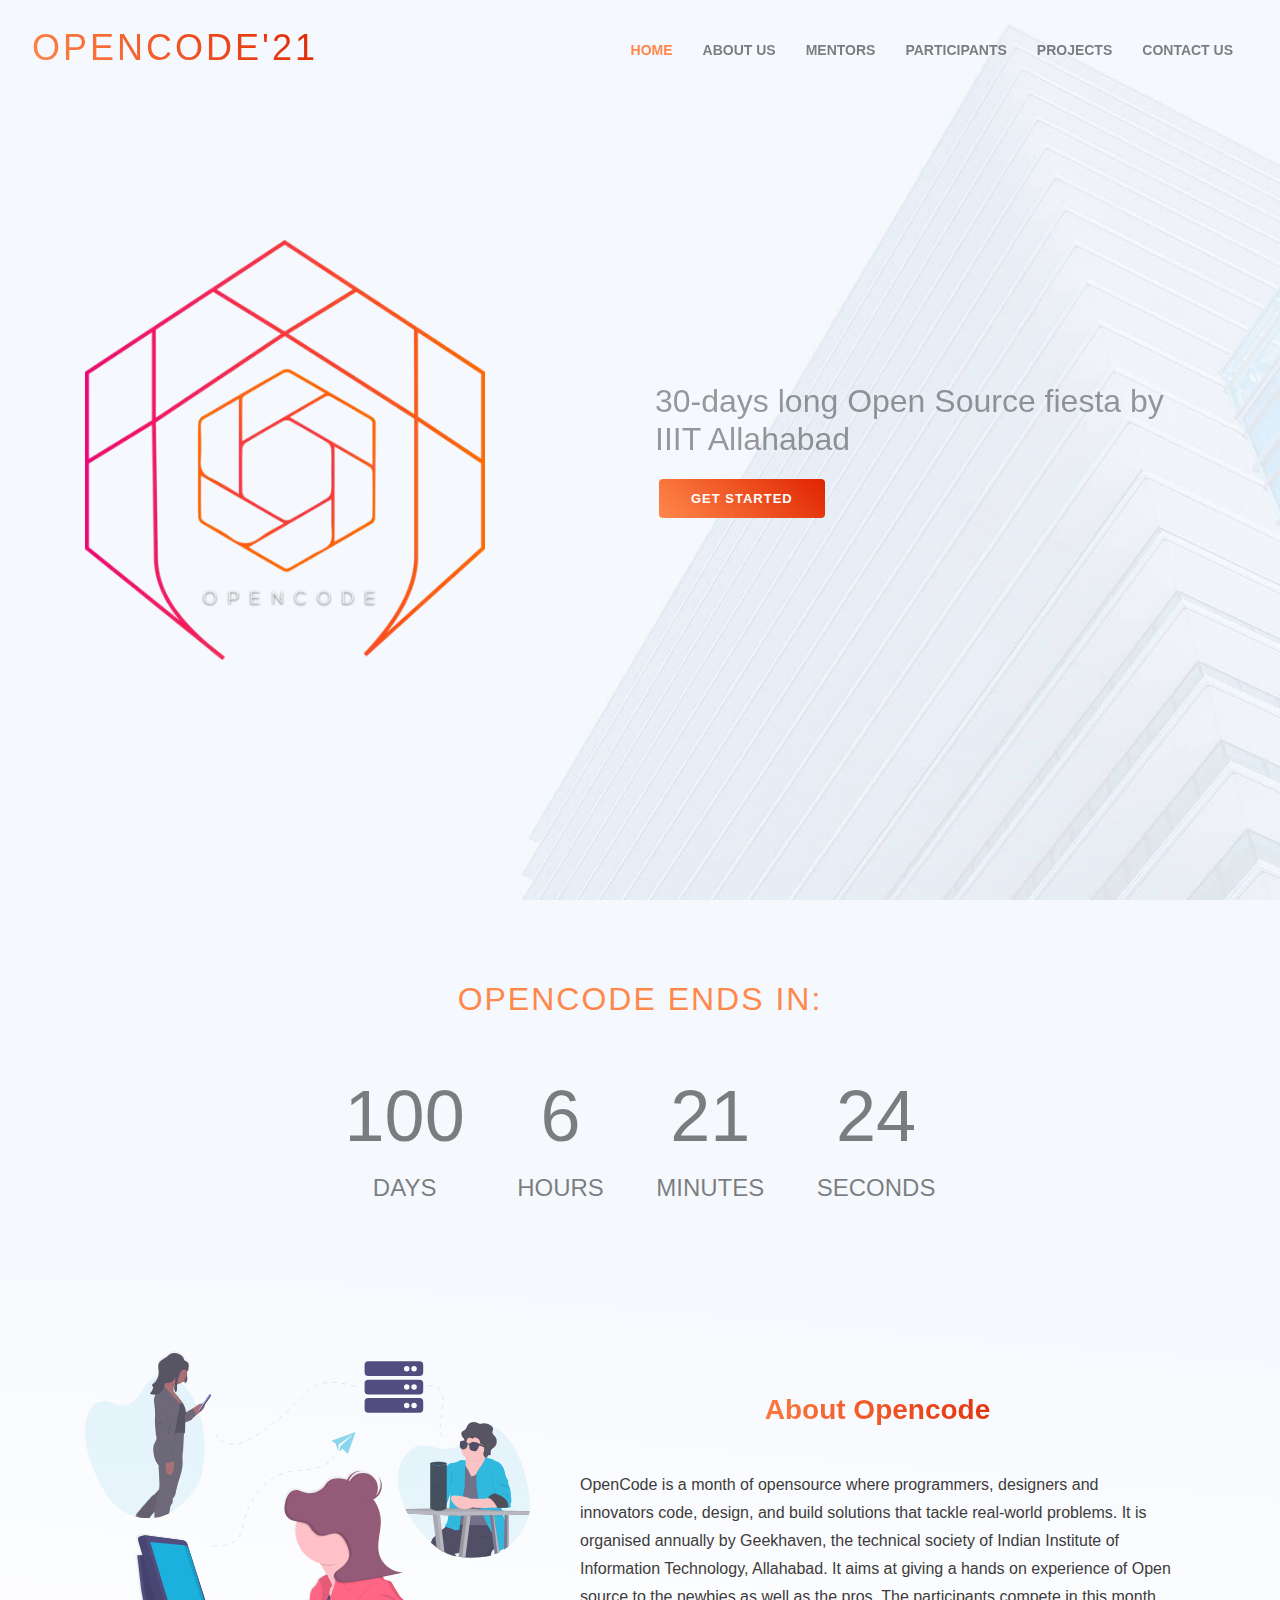
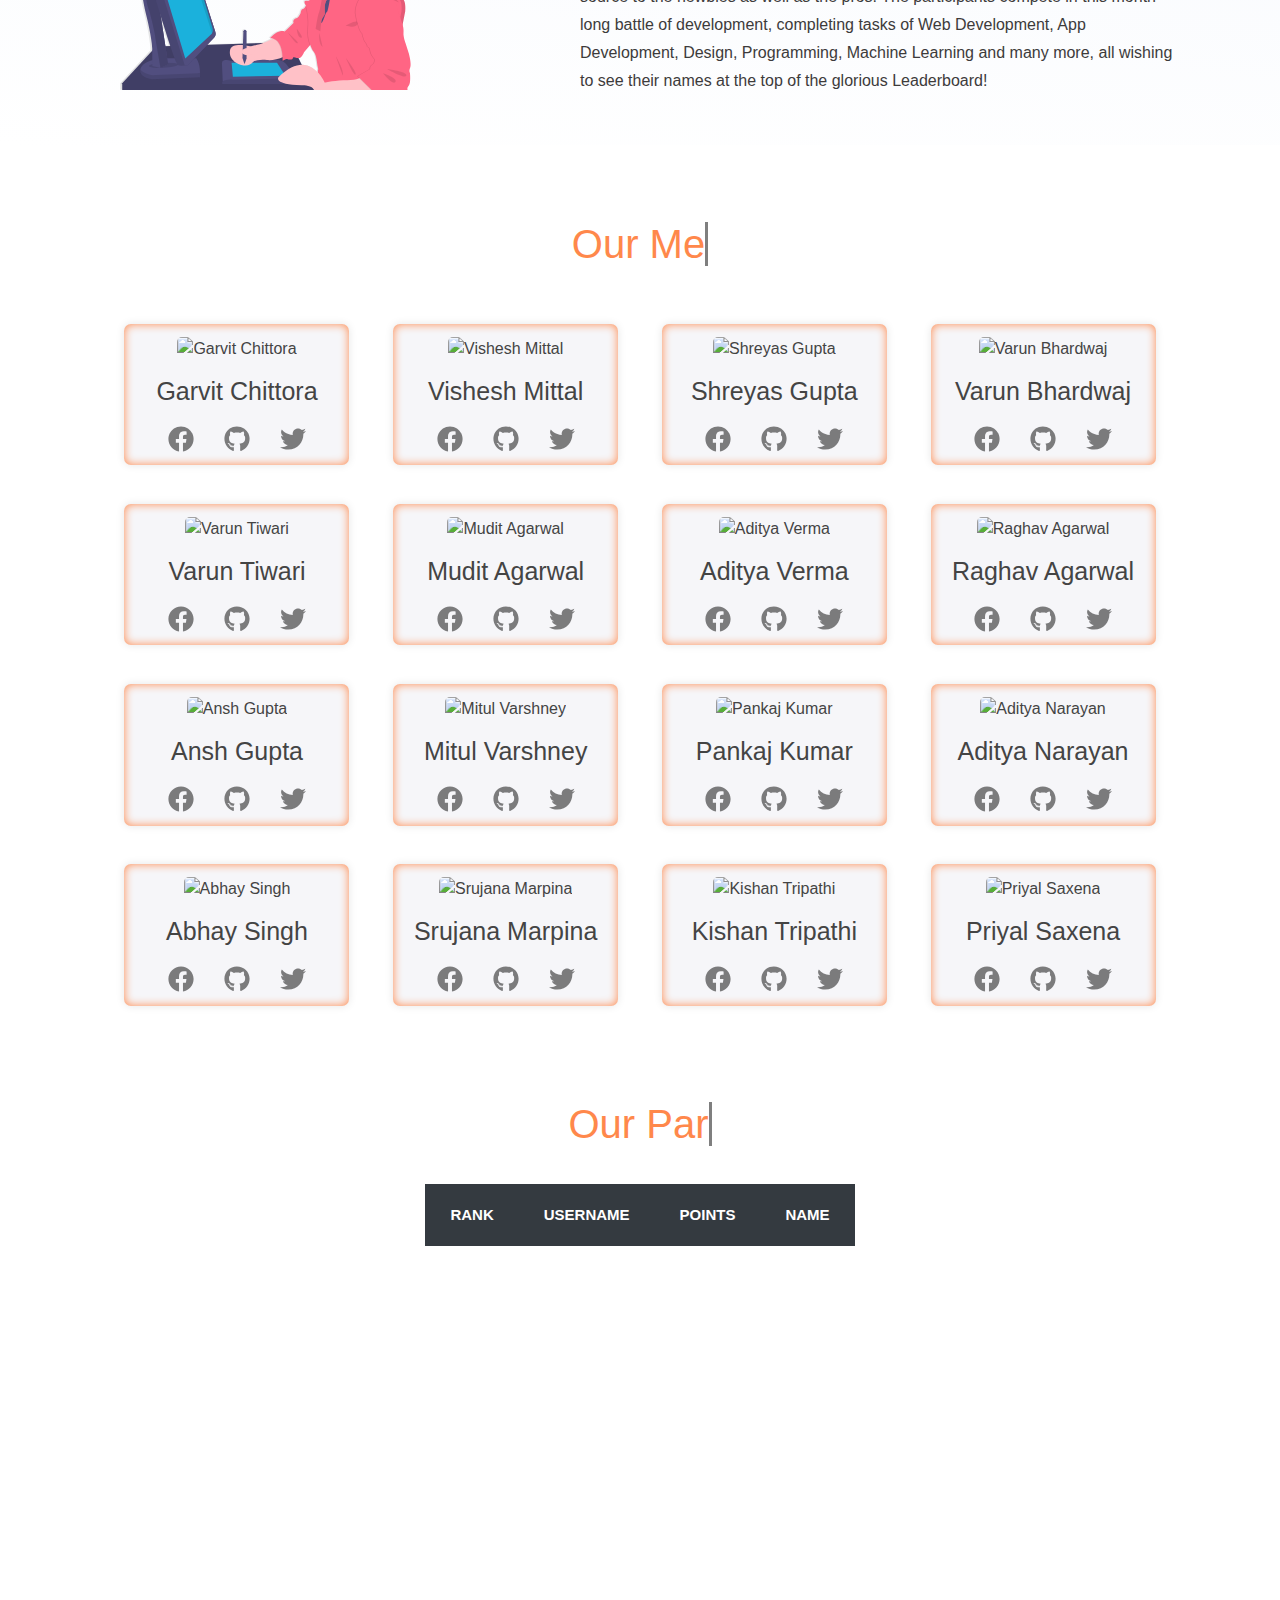
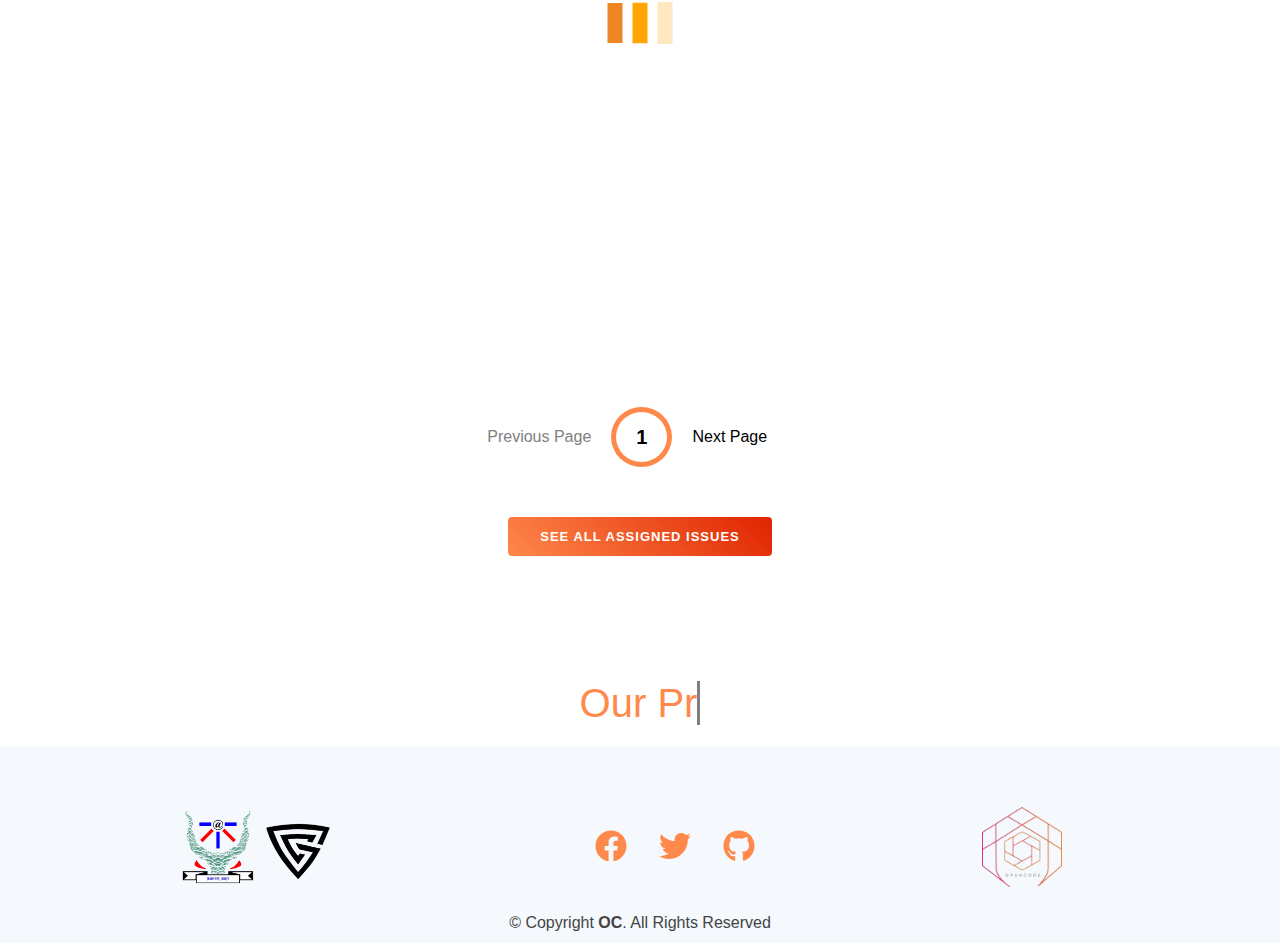
==== commit 4a30f128: "changed loader, edited mentor card, edited participants table" ====
--- a/index.html
+++ b/index.html
@@ -119,7 +119,7 @@
             <span>b</span><span>y</span> <span>I</span><span>I</span><span>I</span><span>T</span>
             <span>A</span><span>l</span><span>l</span><span>a</span><span>h</span><span>a</span><span>b</span><span>a</span><span>d</span>
           </h2>
-          <div class="row justify-content-center align-self-center">
+          <div class="row justify-content-start align-self-center ml-1 mt-3">
             <a aria-label="Detail description" href="#about" class="btn-get-started scrollto">Get Started</a>
           </div>
         </div>
@@ -243,7 +243,7 @@
         <div class="page" id="next">Next Page</div>
       </div>
       <div class="d-flex justify-content-center my-5 mx-auto">
-        <a aria-label ="Assigned issue page" href="/Collaborative-Web/assigned-issues.html" class="btn btn-info mx-auto" rel="noopener">See All Assigned Issues</a>
+        <a aria-label ="Assigned issue page" href="/Collaborative-Web/assigned-issues.html" class="btn-orange mx-auto" rel="noopener">See All Assigned Issues</a>
       </div>
     </section>
     <!-- #Participants -->
--- a/css/style.css
+++ b/css/style.css
@@ -2,6 +2,13 @@
 # General
 --------------------------------------------------------------*/
 .html {
+    --Light-Blue: #CDFFFC;
+    --Dark-Blue: #193498;
+    --Pink: #FF577F;
+    --Red: #E02401;
+    --Orange: #FF884B;
+    --Light-Orange: #ffe7db;
+    --Gray: rgba(0,0,0,0.5); 
     scroll-behavior: smooth;
 }
 body {
@@ -11,14 +18,17 @@
 }
 
 a {
-    color: #1bb1dc;
+    color: var(--Orange);
     transition: 0.5s;
 }
-
+.typewrite > span.wrap {
+    color: var(--Orange);
+    border-color: var(--Gray);
+}
 a:hover,
 a:active,
 a:focus {
-    color: #0a98c0;
+    color: var(--Pink);
     outline: none;
     text-decoration: none;
 }
@@ -55,14 +65,14 @@
 }
 
 #topbar .social-links a {
-    color: #535074;
+    color: var(--Dark-Blue);
     padding: 4px 12px;
     display: inline-block;
     line-height: 1px;
 }
 
 #topbar .social-links a:hover {
-    color: #1bb1dc;
+    color: var(--Light-Blue);
 }
 
 #topbar .social-links a:first-child {
@@ -112,8 +122,11 @@
 
 #header .logo h1 a,
 #header .logo h1 a:hover {
-    color: #413e66;
+    background: -webkit-linear-gradient(45deg, var(--Orange), var(--Red));
+    -webkit-background-clip: text;
+    -webkit-text-fill-color: transparent;
     text-decoration: none;
+    color: var(--Dark-Blue)
 }
 
 #header .logo img {
@@ -147,7 +160,7 @@
     position: relative;
     background: #f5f8fd url('../img/intro-bg.jpg') center top no-repeat;
     background-size: cover;
-    color: #413e66;
+    color: var(--Dark-Blue);
 }
 
 #intro .intro-info h3 {
@@ -173,13 +186,14 @@
     border-radius: 4px;
     transition: 0.5s;
     color: #fff;
-    background: #413e66;
+    background: linear-gradient(45deg, var(--Orange), var(--Red));
     color: #fff;
 }
 
 #intro .intro-info .btn-get-started:hover,
 #intro .intro-info .btn-services:hover {
-    background: #0a98c0;
+    transform: scale(1.05);
+   /* background: linear-gradient(45deg, var(--Red), var(--Orange)); */
 }
 
 #hoverFade {
@@ -189,7 +203,7 @@
     color: rgba(0, 0, 0, 0.781) !important;
     /* color: #000; */
     opacity: 0.5;
-    transition: opacity 600ms;
+    transition: all 600ms;
 }
 
 #hoverFade span:nth-child(1) {
@@ -314,6 +328,7 @@
 }
 
 #hoverFade:hover span {
+    color: var(--Orange) !important;
     opacity: 1;
 }
 
@@ -327,7 +342,7 @@
     cursor: pointer;
     width: 50px;
     height: 50px;
-    background-color: #1bb1dc;
+    background-color: var(--Orange);
     text-indent: -9999px;
     display: none;
     -webkit-border-radius: 60px;
@@ -346,7 +361,7 @@
     border-bottom-color: #ffffff;
 }
 #scroll:hover {
-    background-color: #e74c3c;
+    background-color: var(--Pink);
     opacity: 1;
     filter: 'alpha(opacity=100)';
     -ms-filter: 'alpha(opacity=100)';
@@ -385,7 +400,7 @@
 .main-nav a {
     display: block;
     position: relative;
-    color: #413e66;
+    color: rgba(0, 0, 0, 0.5);
     padding: 10px 15px;
     transition: 0.3s;
     font-size: 14px;
@@ -397,7 +412,7 @@
 .main-nav a:hover,
 .main-nav .active > a,
 .main-nav li:hover > a {
-    color: #1bb1dc;
+    color: var(--Orange);    
     text-decoration: none;
 }
 
@@ -632,7 +647,7 @@
     font-weight: normal;
     letter-spacing: 0.125rem;
     text-transform: uppercase;
-    color: #413e66;
+    color: var(--Orange);
 }
 
 #countdown-time {
@@ -711,7 +726,7 @@
     list-style-type: none;
     padding: 1em;
     text-transform: uppercase;
-    color: #413e66;
+    color: var(--Gray);
 }
 
 li span {
@@ -763,7 +778,8 @@
     transform: translate(-50%, -50%);
     padding: 10px 48px;
     color: rgb(20, 20, 20);
-    background: linear-gradient(to right, #a8a8a8 0, rgba(46, 45, 45, 0.829) 10%, #a8a8a8 20%);
+    /* background: linear-gradient(to right, #a8a8a8 0, rgba(46, 45, 45, 0.829) 10%, #a8a8a8 20%); */
+    background: linear-gradient(to right, var(--Orange), var(--Red));
     background-position: 0;
     background-clip: text;
     -webkit-background-clip: text;
@@ -908,7 +924,7 @@
 thead {
     text-align: center;
     color: white;
-    background-color: #1e3163;
+    background: var(--dark);
     font-size: 15px;
     text-transform: uppercase;
     transform: none;
@@ -922,11 +938,17 @@
     padding-bottom: 20px;
 }
 tr {
-    border: 2px solid #fff;
-}
-tr:hover {
-    transform: scale(1.02);
-    background: linear-gradient(to right, #0099f7, #f11712);
+    /* border: 2px solid #fff; */
+    transition: transform 150ms ease-in;
+}
+tbody tr {
+    background-color: #ffd7c2;
+}
+tbody tr:hover {
+    border-radius: 5px;
+    transform: scale(1.03);
+    box-shadow: 0 1px 8px rgba(0, 0, 0, 0.15);
+    /* background: var(--Red); */
 }
 td {
     padding: 20px;
@@ -935,10 +957,28 @@
     background-color: #a2d2ff4f;
 }
 table {
-    border: 1px solid black;
+    /* border: 1px solid black; */
     border-radius: 5px;
     -moz-border-radius: 5px;
     padding: 5px;
+}
+.btn-orange {
+    font-family: 'Montserrat', sans-serif;
+    font-size: 13px;
+    font-weight: 600;
+    text-transform: uppercase;
+    letter-spacing: 1px;
+    display: inline-block;
+    padding: 10px 32px;
+    border-radius: 4px;
+    transition: 0.5s;
+    color: #fff;
+    background: linear-gradient(45deg, var(--Orange), var(--Red));
+    color: #fff;
+}
+.btn-orange:hover {
+    color:white;
+    transform: scale(1.02);
 }
 /*
 th,
@@ -968,7 +1008,7 @@
 .current {
     padding: 10px 20px;
     border-radius: 50%;
-    border: 5px solid orange;
+    border: 5px solid var(--Orange);
     font-size: 20px;
     font-weight: 600;
 }
@@ -991,8 +1031,10 @@
 }
 .mentor_card {
     background-color: #ccc;
-    box-shadow: 0 4px 8px 0 rgba(0, 0, 0, 0.2);
-    transition: 0.5s;
+    box-shadow: inset 0px 0px 10px var(--Orange),
+                0 0px 8px 0 rgba(0, 0, 0, 0.1);
+    /* box-shadow: 0 4px 8px 0 rgba(0, 0, 0, 0.2); */
+    transition: all 0.150s ease-in;
     width: 225px;
     margin: 1.5vw;
     justify-content: center;
@@ -1003,7 +1045,8 @@
 }
 
 .mentor_card:hover {
-    box-shadow: 0 12px 24px 0 rgba(0, 0, 0, 0.2);
+    box-shadow: 0px 0px 10px var(--Orange);
+    /* box-shadow: 0 12px 24px 0 rgba(0, 0, 0, 0.2); */
     transform: scale(1.03);
 }
 
@@ -1038,6 +1081,10 @@
 
 .logoDiv {
     margin-bottom: 10px;
+}
+
+.logoDiv a {
+    color: var(--Gray);
 }
 
 .mentorImage {
@@ -1200,14 +1247,14 @@
     max-width: 300px;
     min-height: 200px;
     border-radius: 0px;
-    box-shadow: inset 0px 0px 20px 10px lightblue;
-
-    transition: all 0.2s;
+    box-shadow: inset 0px 0px 20px 10px var(--Light-Orange);
+
+    transition: all 0.25s;
 }
 
 .project__card:hover {
-    box-shadow: inset 0px 0px 20px 10px lightblue;
-    transform: scale(1.04);
+    box-shadow: 0px 0px 20px 10px var(--Light-Orange);
+    transform: translateY(-5px) scale(1.04);
 
 }
 
@@ -1215,7 +1262,7 @@
 .card__title {
     position: relative;
     text-decoration: none; 
-    color: navy;
+    color: var(--Dark-Blue);
 }
 
 .card__link::after {
--- a/css/style.css
+++ b/css/style.css
@@ -2,6 +2,13 @@
 # General
 --------------------------------------------------------------*/
 .html {
+    --Light-Blue: #CDFFFC;
+    --Dark-Blue: #193498;
+    --Pink: #FF577F;
+    --Red: #E02401;
+    --Orange: #FF884B;
+    --Light-Orange: #ffe7db;
+    --Gray: rgba(0,0,0,0.5); 
     scroll-behavior: smooth;
 }
 body {
@@ -11,14 +18,17 @@
 }
 
 a {
-    color: #1bb1dc;
+    color: var(--Orange);
     transition: 0.5s;
 }
-
+.typewrite > span.wrap {
+    color: var(--Orange);
+    border-color: var(--Gray);
+}
 a:hover,
 a:active,
 a:focus {
-    color: #0a98c0;
+    color: var(--Pink);
     outline: none;
     text-decoration: none;
 }
@@ -55,14 +65,14 @@
 }
 
 #topbar .social-links a {
-    color: #535074;
+    color: var(--Dark-Blue);
     padding: 4px 12px;
     display: inline-block;
     line-height: 1px;
 }
 
 #topbar .social-links a:hover {
-    color: #1bb1dc;
+    color: var(--Light-Blue);
 }
 
 #topbar .social-links a:first-child {
@@ -112,8 +122,11 @@
 
 #header .logo h1 a,
 #header .logo h1 a:hover {
-    color: #413e66;
+    background: -webkit-linear-gradient(45deg, var(--Orange), var(--Red));
+    -webkit-background-clip: text;
+    -webkit-text-fill-color: transparent;
     text-decoration: none;
+    color: var(--Dark-Blue)
 }
 
 #header .logo img {
@@ -147,7 +160,7 @@
     position: relative;
     background: #f5f8fd url('../img/intro-bg.jpg') center top no-repeat;
     background-size: cover;
-    color: #413e66;
+    color: var(--Dark-Blue);
 }
 
 #intro .intro-info h3 {
@@ -173,13 +186,14 @@
     border-radius: 4px;
     transition: 0.5s;
     color: #fff;
-    background: #413e66;
+    background: linear-gradient(45deg, var(--Orange), var(--Red));
     color: #fff;
 }
 
 #intro .intro-info .btn-get-started:hover,
 #intro .intro-info .btn-services:hover {
-    background: #0a98c0;
+    transform: scale(1.05);
+   /* background: linear-gradient(45deg, var(--Red), var(--Orange)); */
 }
 
 #hoverFade {
@@ -189,7 +203,7 @@
     color: rgba(0, 0, 0, 0.781) !important;
     /* color: #000; */
     opacity: 0.5;
-    transition: opacity 600ms;
+    transition: all 600ms;
 }
 
 #hoverFade span:nth-child(1) {
@@ -314,6 +328,7 @@
 }
 
 #hoverFade:hover span {
+    color: var(--Orange) !important;
     opacity: 1;
 }
 
@@ -327,7 +342,7 @@
     cursor: pointer;
     width: 50px;
     height: 50px;
-    background-color: #1bb1dc;
+    background-color: var(--Orange);
     text-indent: -9999px;
     display: none;
     -webkit-border-radius: 60px;
@@ -346,7 +361,7 @@
     border-bottom-color: #ffffff;
 }
 #scroll:hover {
-    background-color: #e74c3c;
+    background-color: var(--Pink);
     opacity: 1;
     filter: 'alpha(opacity=100)';
     -ms-filter: 'alpha(opacity=100)';
@@ -385,7 +400,7 @@
 .main-nav a {
     display: block;
     position: relative;
-    color: #413e66;
+    color: rgba(0, 0, 0, 0.5);
     padding: 10px 15px;
     transition: 0.3s;
     font-size: 14px;
@@ -397,7 +412,7 @@
 .main-nav a:hover,
 .main-nav .active > a,
 .main-nav li:hover > a {
-    color: #1bb1dc;
+    color: var(--Orange);    
     text-decoration: none;
 }
 
@@ -632,7 +647,7 @@
     font-weight: normal;
     letter-spacing: 0.125rem;
     text-transform: uppercase;
-    color: #413e66;
+    color: var(--Orange);
 }
 
 #countdown-time {
@@ -711,7 +726,7 @@
     list-style-type: none;
     padding: 1em;
     text-transform: uppercase;
-    color: #413e66;
+    color: var(--Gray);
 }
 
 li span {
@@ -763,7 +778,8 @@
     transform: translate(-50%, -50%);
     padding: 10px 48px;
     color: rgb(20, 20, 20);
-    background: linear-gradient(to right, #a8a8a8 0, rgba(46, 45, 45, 0.829) 10%, #a8a8a8 20%);
+    /* background: linear-gradient(to right, #a8a8a8 0, rgba(46, 45, 45, 0.829) 10%, #a8a8a8 20%); */
+    background: linear-gradient(to right, var(--Orange), var(--Red));
     background-position: 0;
     background-clip: text;
     -webkit-background-clip: text;
@@ -908,7 +924,7 @@
 thead {
     text-align: center;
     color: white;
-    background-color: #1e3163;
+    background: var(--dark);
     font-size: 15px;
     text-transform: uppercase;
     transform: none;
@@ -922,11 +938,17 @@
     padding-bottom: 20px;
 }
 tr {
-    border: 2px solid #fff;
-}
-tr:hover {
-    transform: scale(1.02);
-    background: linear-gradient(to right, #0099f7, #f11712);
+    /* border: 2px solid #fff; */
+    transition: transform 150ms ease-in;
+}
+tbody tr {
+    background-color: #ffd7c2;
+}
+tbody tr:hover {
+    border-radius: 5px;
+    transform: scale(1.03);
+    box-shadow: 0 1px 8px rgba(0, 0, 0, 0.15);
+    /* background: var(--Red); */
 }
 td {
     padding: 20px;
@@ -935,10 +957,28 @@
     background-color: #a2d2ff4f;
 }
 table {
-    border: 1px solid black;
+    /* border: 1px solid black; */
     border-radius: 5px;
     -moz-border-radius: 5px;
     padding: 5px;
+}
+.btn-orange {
+    font-family: 'Montserrat', sans-serif;
+    font-size: 13px;
+    font-weight: 600;
+    text-transform: uppercase;
+    letter-spacing: 1px;
+    display: inline-block;
+    padding: 10px 32px;
+    border-radius: 4px;
+    transition: 0.5s;
+    color: #fff;
+    background: linear-gradient(45deg, var(--Orange), var(--Red));
+    color: #fff;
+}
+.btn-orange:hover {
+    color:white;
+    transform: scale(1.02);
 }
 /*
 th,
@@ -968,7 +1008,7 @@
 .current {
     padding: 10px 20px;
     border-radius: 50%;
-    border: 5px solid orange;
+    border: 5px solid var(--Orange);
     font-size: 20px;
     font-weight: 600;
 }
@@ -991,8 +1031,10 @@
 }
 .mentor_card {
     background-color: #ccc;
-    box-shadow: 0 4px 8px 0 rgba(0, 0, 0, 0.2);
-    transition: 0.5s;
+    box-shadow: inset 0px 0px 10px var(--Orange),
+                0 0px 8px 0 rgba(0, 0, 0, 0.1);
+    /* box-shadow: 0 4px 8px 0 rgba(0, 0, 0, 0.2); */
+    transition: all 0.150s ease-in;
     width: 225px;
     margin: 1.5vw;
     justify-content: center;
@@ -1003,7 +1045,8 @@
 }
 
 .mentor_card:hover {
-    box-shadow: 0 12px 24px 0 rgba(0, 0, 0, 0.2);
+    box-shadow: 0px 0px 10px var(--Orange);
+    /* box-shadow: 0 12px 24px 0 rgba(0, 0, 0, 0.2); */
     transform: scale(1.03);
 }
 
@@ -1038,6 +1081,10 @@
 
 .logoDiv {
     margin-bottom: 10px;
+}
+
+.logoDiv a {
+    color: var(--Gray);
 }
 
 .mentorImage {
@@ -1200,14 +1247,14 @@
     max-width: 300px;
     min-height: 200px;
     border-radius: 0px;
-    box-shadow: inset 0px 0px 20px 10px lightblue;
-
-    transition: all 0.2s;
+    box-shadow: inset 0px 0px 20px 10px var(--Light-Orange);
+
+    transition: all 0.25s;
 }
 
 .project__card:hover {
-    box-shadow: inset 0px 0px 20px 10px lightblue;
-    transform: scale(1.04);
+    box-shadow: 0px 0px 20px 10px var(--Light-Orange);
+    transform: translateY(-5px) scale(1.04);
 
 }
 
@@ -1215,7 +1262,7 @@
 .card__title {
     position: relative;
     text-decoration: none; 
-    color: navy;
+    color: var(--Dark-Blue);
 }
 
 .card__link::after {
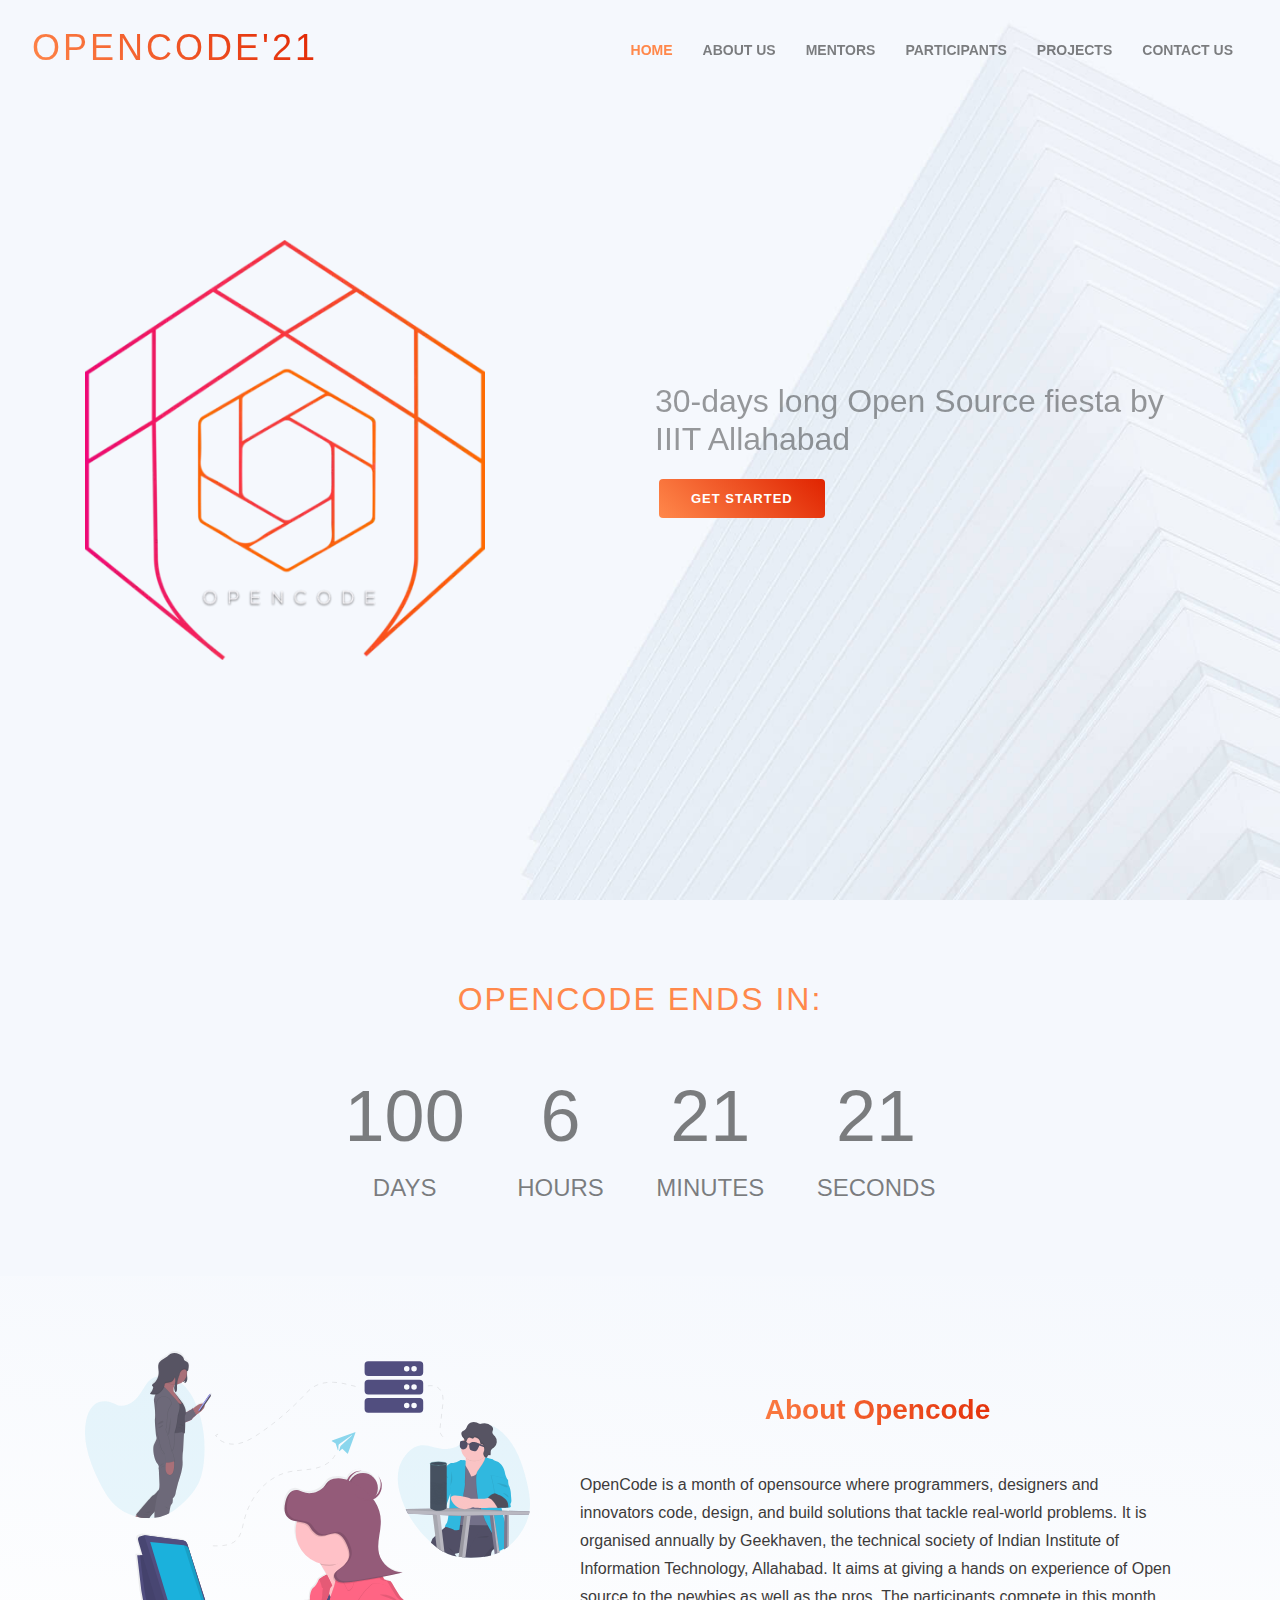
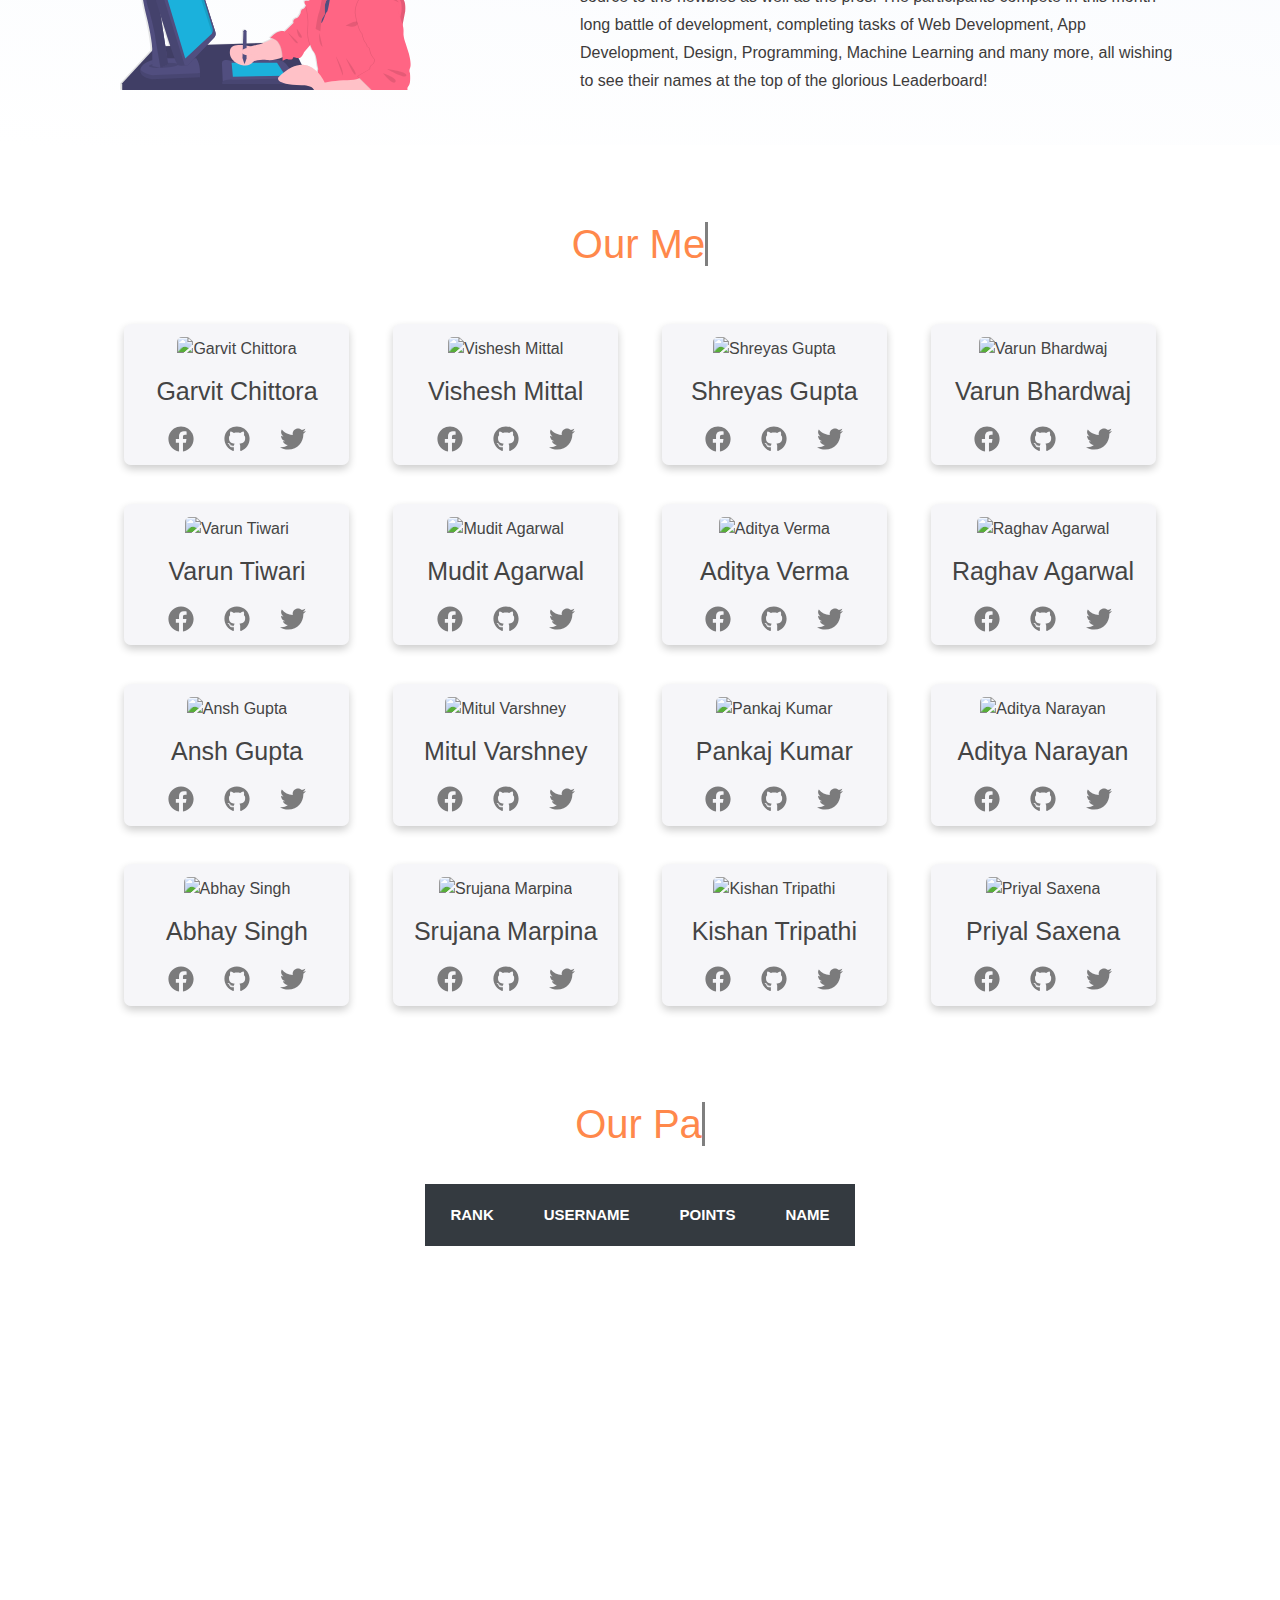
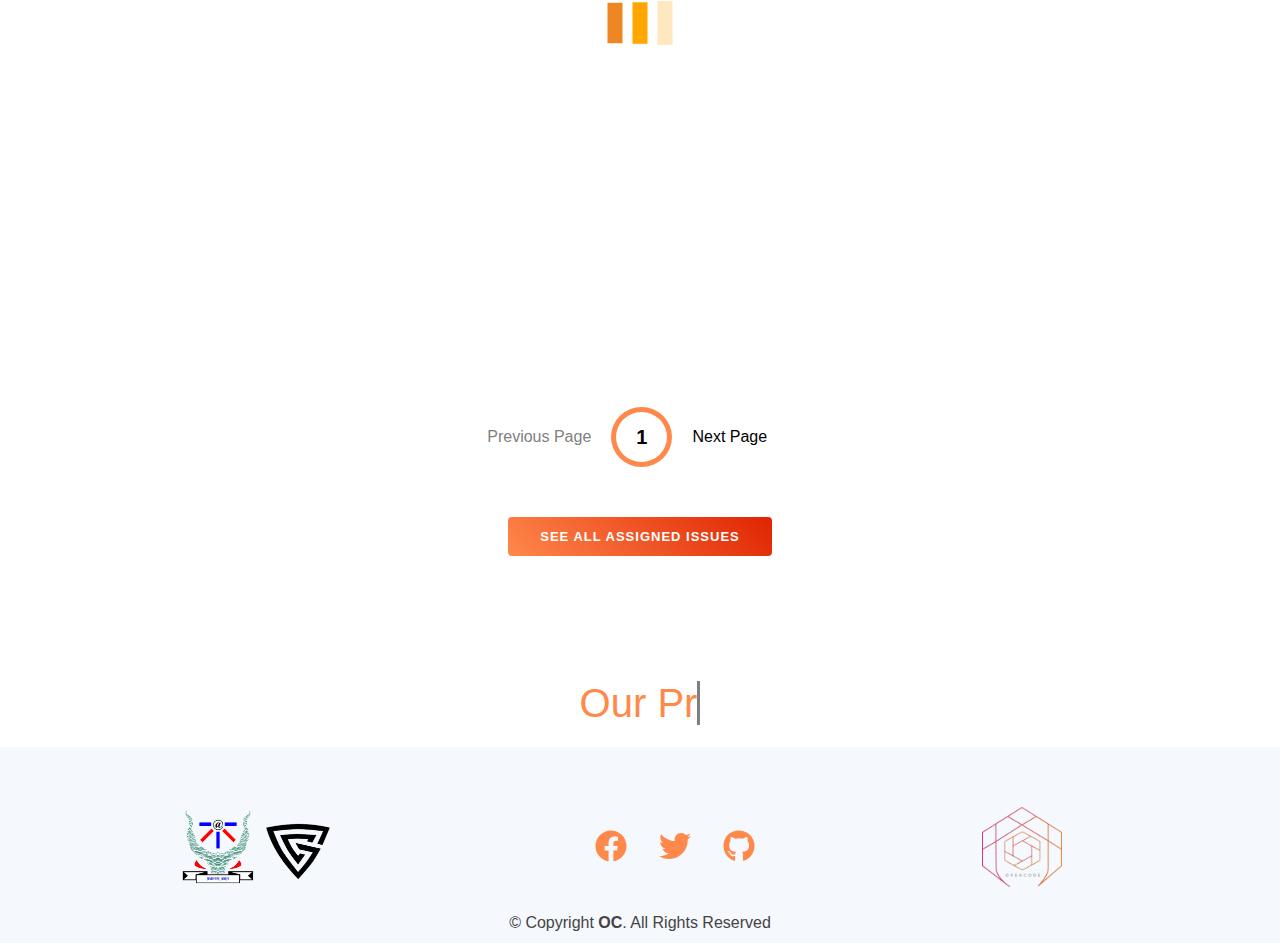
==== commit a4e99662: "fixed color scheme for other pages also :)" ====
--- a/index.html
+++ b/index.html
@@ -243,7 +243,7 @@
         <div class="page" id="next">Next Page</div>
       </div>
       <div class="d-flex justify-content-center my-5 mx-auto">
-        <a aria-label ="Assigned issue page" href="/Collaborative-Web/assigned-issues.html" class="btn-orange mx-auto" rel="noopener">See All Assigned Issues</a>
+        <a aria-label ="Assigned issue page" href="/assigned-issues.html" class="btn-orange mx-auto" rel="noopener">See All Assigned Issues</a>
       </div>
     </section>
     <!-- #Participants -->
--- a/css/style.css
+++ b/css/style.css
@@ -493,7 +493,7 @@
     left: -260px;
     width: 260px;
     padding-top: 18px;
-    background: rgba(40, 38, 70, 0.8);
+    background: var(--dark);
     transition: 0.4s;
 }
 
@@ -514,7 +514,7 @@
 .mobile-nav a:hover,
 .mobile-nav .active > a,
 .mobile-nav li:hover > a {
-    color: #8dc2fa;
+    color: var(--Orange);
     text-decoration: none;
 }
 
@@ -567,7 +567,7 @@
     top: 0;
     left: 0;
     position: fixed;
-    background: rgba(40, 38, 70, 0.8);
+    background:#353b41d9;
     overflow: hidden;
     display: none;
 }
@@ -1031,9 +1031,7 @@
 }
 .mentor_card {
     background-color: #ccc;
-    box-shadow: inset 0px 0px 10px var(--Orange),
-                0 0px 8px 0 rgba(0, 0, 0, 0.1);
-    /* box-shadow: 0 4px 8px 0 rgba(0, 0, 0, 0.2); */
+    box-shadow: 0 4px 8px 0 rgba(0, 0, 0, 0.2);
     transition: all 0.150s ease-in;
     width: 225px;
     margin: 1.5vw;
@@ -1045,8 +1043,7 @@
 }
 
 .mentor_card:hover {
-    box-shadow: 0px 0px 10px var(--Orange);
-    /* box-shadow: 0 12px 24px 0 rgba(0, 0, 0, 0.2); */
+    box-shadow: 0 12px 24px 0 rgba(0, 0, 0, 0.2);
     transform: scale(1.03);
 }
 
@@ -1243,7 +1240,7 @@
     justify-content: space-between;
     gap: 0.5em;
     background: white;
-    
+    color: var(--dark);
     max-width: 300px;
     min-height: 200px;
     border-radius: 0px;
@@ -1262,7 +1259,7 @@
 .card__title {
     position: relative;
     text-decoration: none; 
-    color: var(--Dark-Blue);
+    color: var(--dark);
 }
 
 .card__link::after {
@@ -1294,7 +1291,7 @@
 .card__content {
     grid-row: 3/4;
     font-size: 15px;
-    color: navy/*#ffffff*/;
+    color: var(--dark)/*#ffffff*/;
 }
 
 .link__container {
--- a/css/style.css
+++ b/css/style.css
@@ -493,7 +493,7 @@
     left: -260px;
     width: 260px;
     padding-top: 18px;
-    background: rgba(40, 38, 70, 0.8);
+    background: var(--dark);
     transition: 0.4s;
 }
 
@@ -514,7 +514,7 @@
 .mobile-nav a:hover,
 .mobile-nav .active > a,
 .mobile-nav li:hover > a {
-    color: #8dc2fa;
+    color: var(--Orange);
     text-decoration: none;
 }
 
@@ -567,7 +567,7 @@
     top: 0;
     left: 0;
     position: fixed;
-    background: rgba(40, 38, 70, 0.8);
+    background:#353b41d9;
     overflow: hidden;
     display: none;
 }
@@ -1031,9 +1031,7 @@
 }
 .mentor_card {
     background-color: #ccc;
-    box-shadow: inset 0px 0px 10px var(--Orange),
-                0 0px 8px 0 rgba(0, 0, 0, 0.1);
-    /* box-shadow: 0 4px 8px 0 rgba(0, 0, 0, 0.2); */
+    box-shadow: 0 4px 8px 0 rgba(0, 0, 0, 0.2);
     transition: all 0.150s ease-in;
     width: 225px;
     margin: 1.5vw;
@@ -1045,8 +1043,7 @@
 }
 
 .mentor_card:hover {
-    box-shadow: 0px 0px 10px var(--Orange);
-    /* box-shadow: 0 12px 24px 0 rgba(0, 0, 0, 0.2); */
+    box-shadow: 0 12px 24px 0 rgba(0, 0, 0, 0.2);
     transform: scale(1.03);
 }
 
@@ -1243,7 +1240,7 @@
     justify-content: space-between;
     gap: 0.5em;
     background: white;
-    
+    color: var(--dark);
     max-width: 300px;
     min-height: 200px;
     border-radius: 0px;
@@ -1262,7 +1259,7 @@
 .card__title {
     position: relative;
     text-decoration: none; 
-    color: var(--Dark-Blue);
+    color: var(--dark);
 }
 
 .card__link::after {
@@ -1294,7 +1291,7 @@
 .card__content {
     grid-row: 3/4;
     font-size: 15px;
-    color: navy/*#ffffff*/;
+    color: var(--dark)/*#ffffff*/;
 }
 
 .link__container {
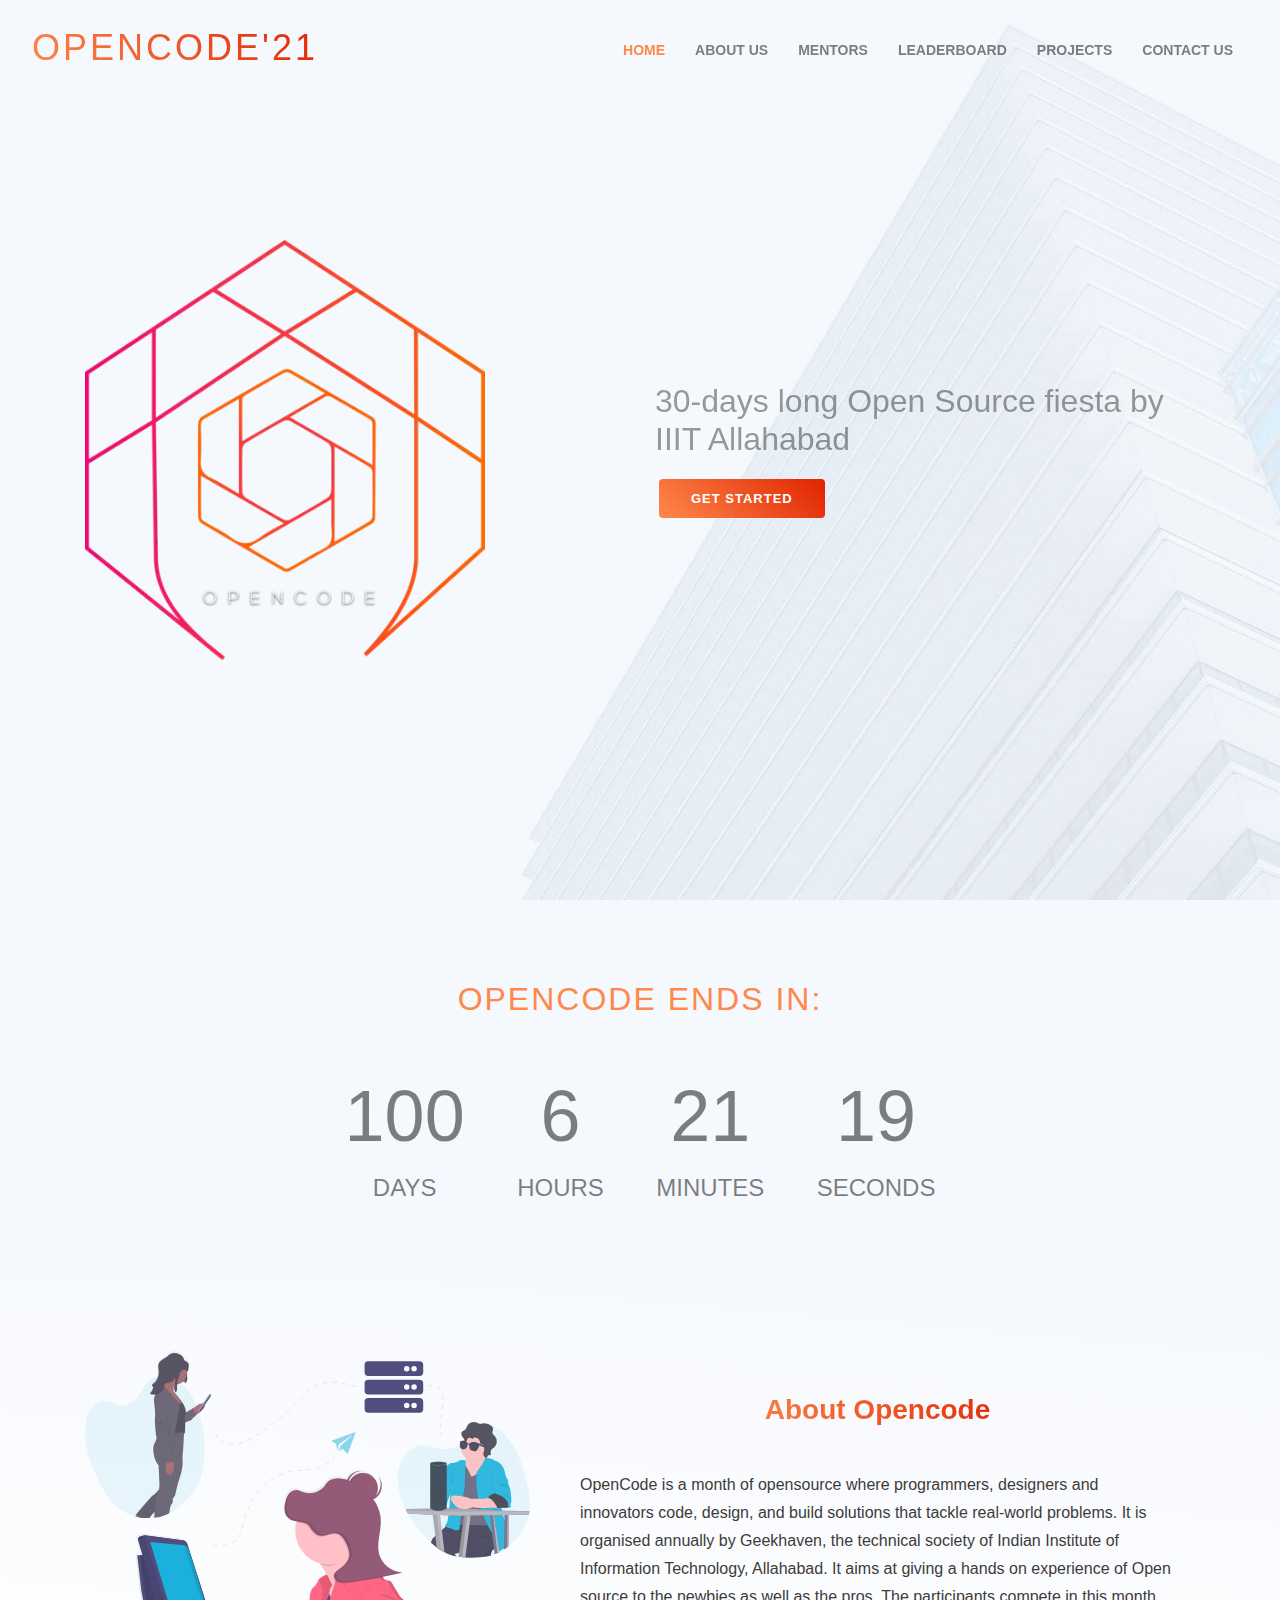
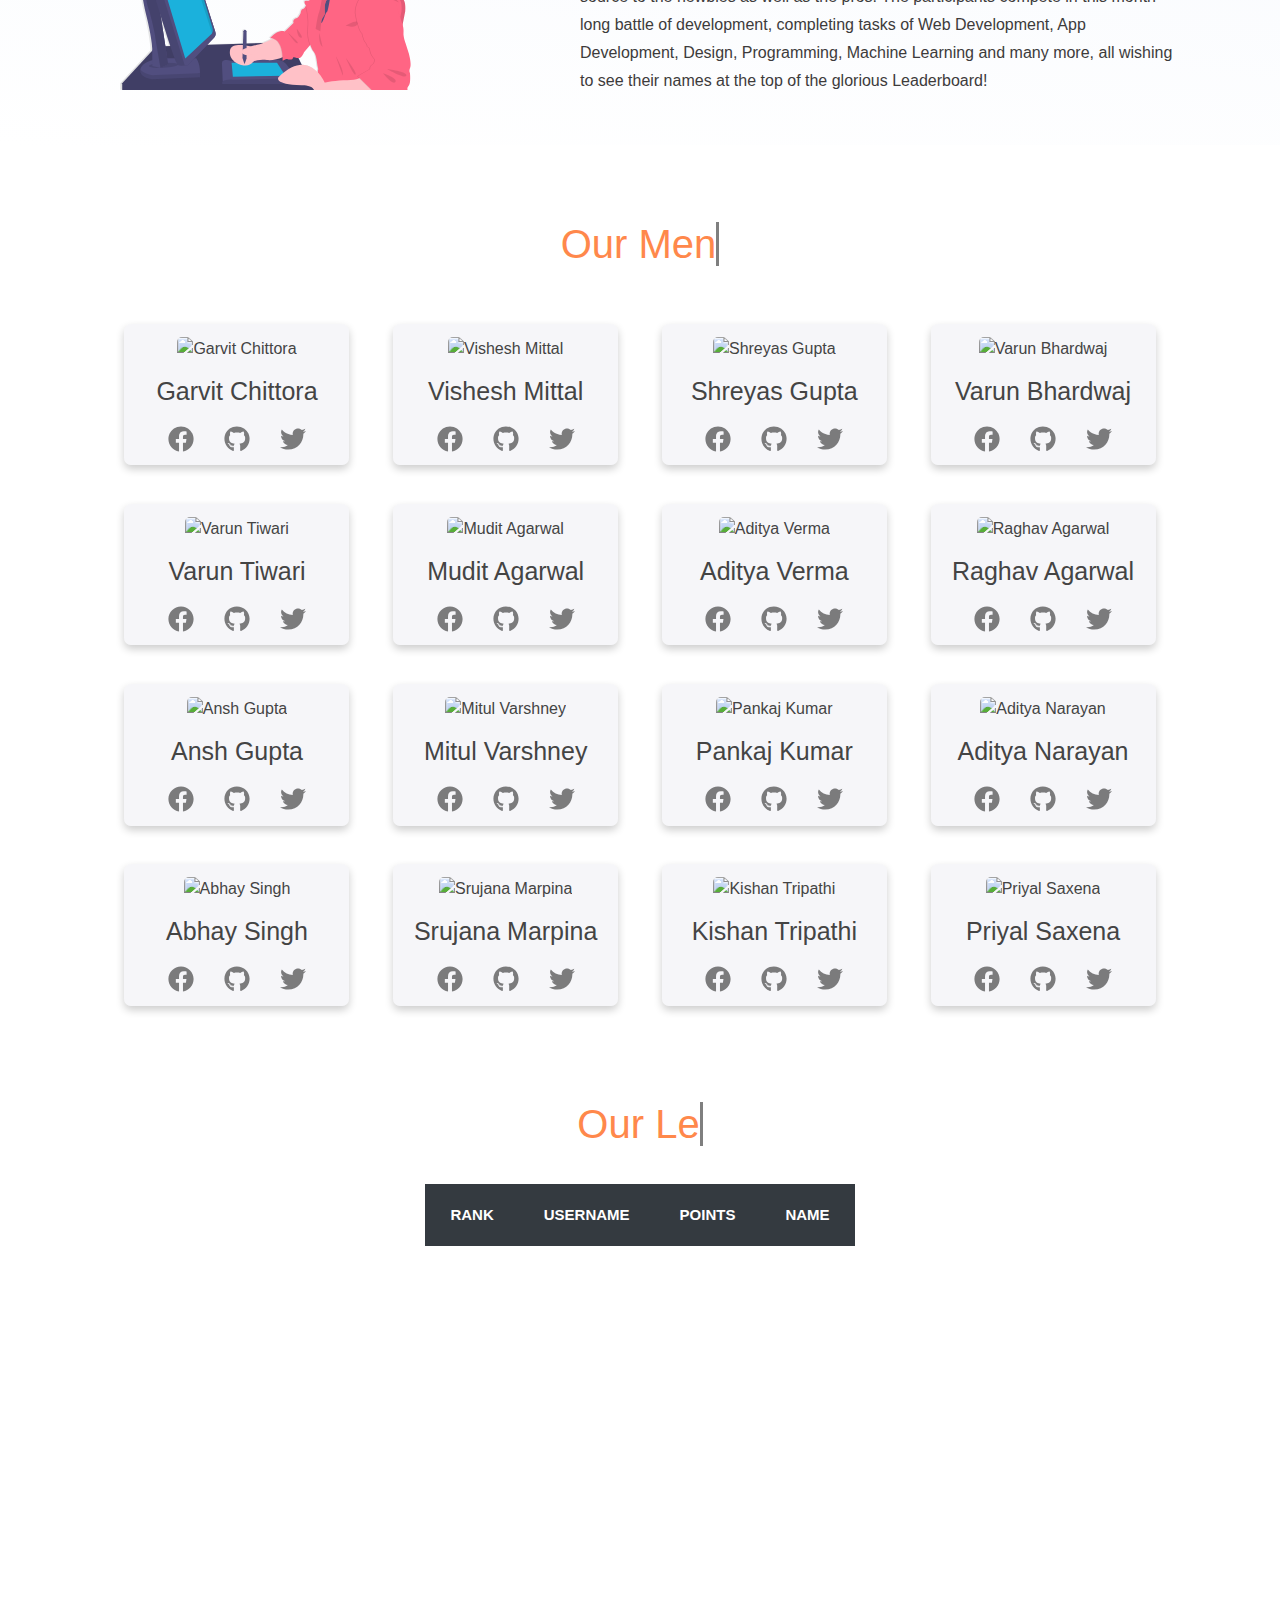
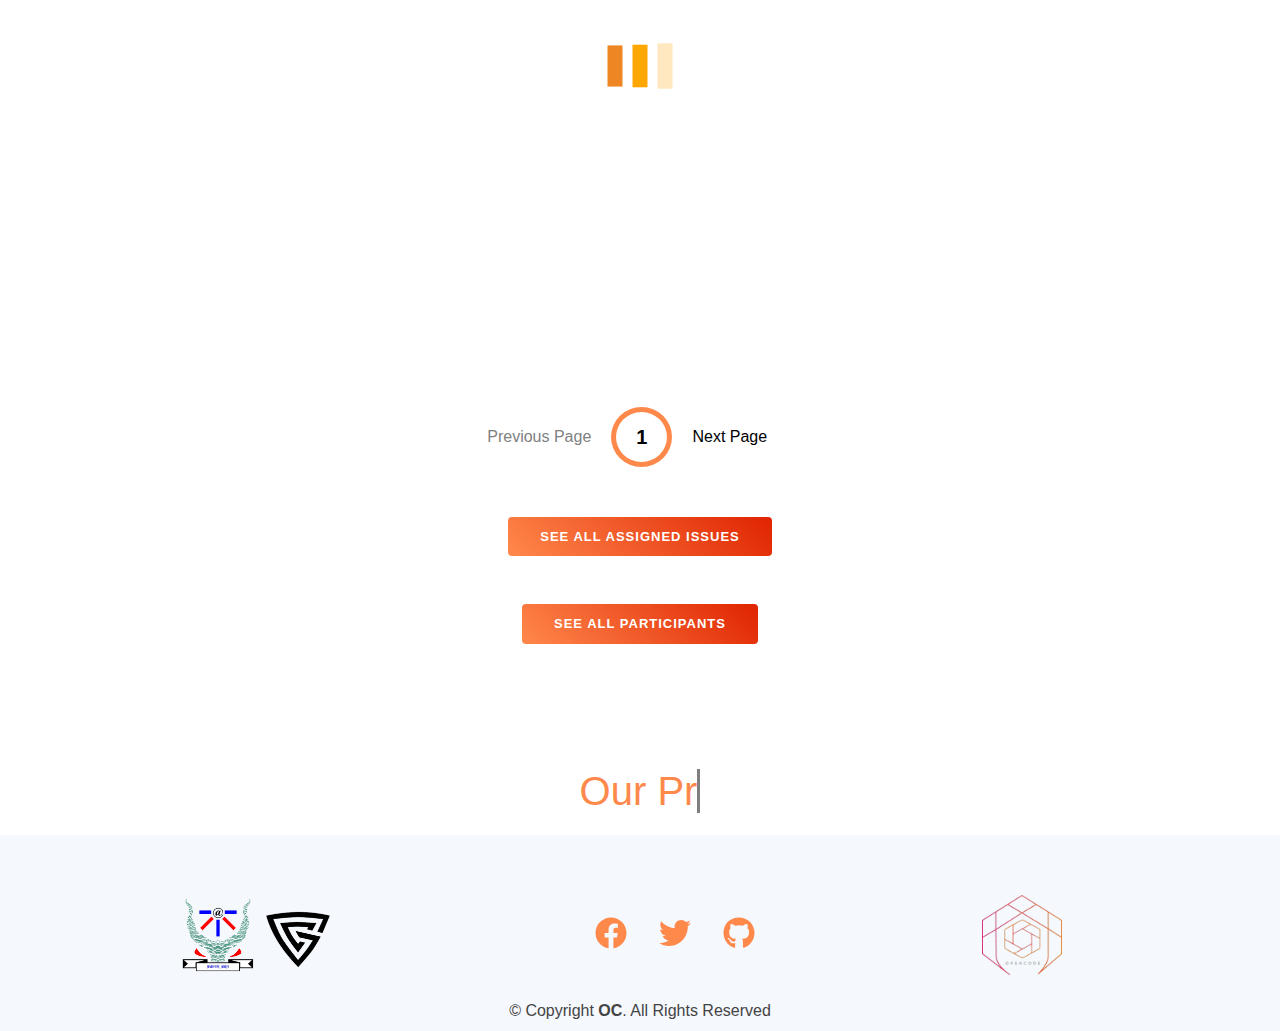
==== commit 1aed5809: "participants card" ====
--- a/index.html
+++ b/index.html
@@ -71,7 +71,7 @@
           <li><a aria-label="About us page"href="#about" rel="noopener">About Us</a></li>
           <!-- <li><a aria-label="Twitter"href="#services">Services</a></li> -->
           <li><a aria-label="Mentors page"href="#mentors">Mentors</a></li>
-          <li><a aria-label="Participants page" href="#participants">Participants</a></li>
+          <li><a aria-label="Participants page" href="#participants">Leaderboard</a></li>
           <li><a aria-label="Projects page" href="#projects">Projects</a></li>
           <!-- <li class="drop-down"><a aria-label="Twitter"href="">Drop Down</a>
             <ul>
@@ -221,7 +221,7 @@
         target="_blank"
         class="typewrite"
         data-period="2000"
-        data-type='[ "Our Participants","Check The Top Scorers!" ]' rel="noopener">
+        data-type='[ "Our Leaderboard","Check The Top Scorers!" ]' rel="noopener">
         </a><span class="wrap"></span>
       </h1>
     </div>
@@ -243,7 +243,10 @@
         <div class="page" id="next">Next Page</div>
       </div>
       <div class="d-flex justify-content-center my-5 mx-auto">
-        <a aria-label ="Assigned issue page" href="/assigned-issues.html" class="btn-orange mx-auto" rel="noopener">See All Assigned Issues</a>
+        <a aria-label ="Assigned issue page" href="./assigned-issues.html" class="btn-orange mx-auto" rel="noopener">See All Assigned Issues</a>
+      </div>
+      <div class="d-flex justify-content-center my-5 mx-auto">
+        <a aria-label ="Participants page" href="./participants.html" class="btn-orange mx-auto" rel="noopener">See All Participants</a>
       </div>
     </section>
     <!-- #Participants -->
@@ -339,6 +342,8 @@
   <script src="js/mentors.js"></script>
   <!-- Projects Javascript File -->
   <script src="js/projects.js"></script>
+  <!--Countdown js-->
+  <script src="js/countdown.js"></script>
 </body>
 
 </html>
--- a/css/style.css
+++ b/css/style.css
@@ -1131,6 +1131,9 @@
     #mentors_cards {
         padding: 0 10px;
     }
+    #participants_cards{
+        padding: 0 10px;
+    }
     .icon {
         font-size: 10px;
     }
--- a/css/style.css
+++ b/css/style.css
@@ -1131,6 +1131,9 @@
     #mentors_cards {
         padding: 0 10px;
     }
+    #participants_cards{
+        padding: 0 10px;
+    }
     .icon {
         font-size: 10px;
     }
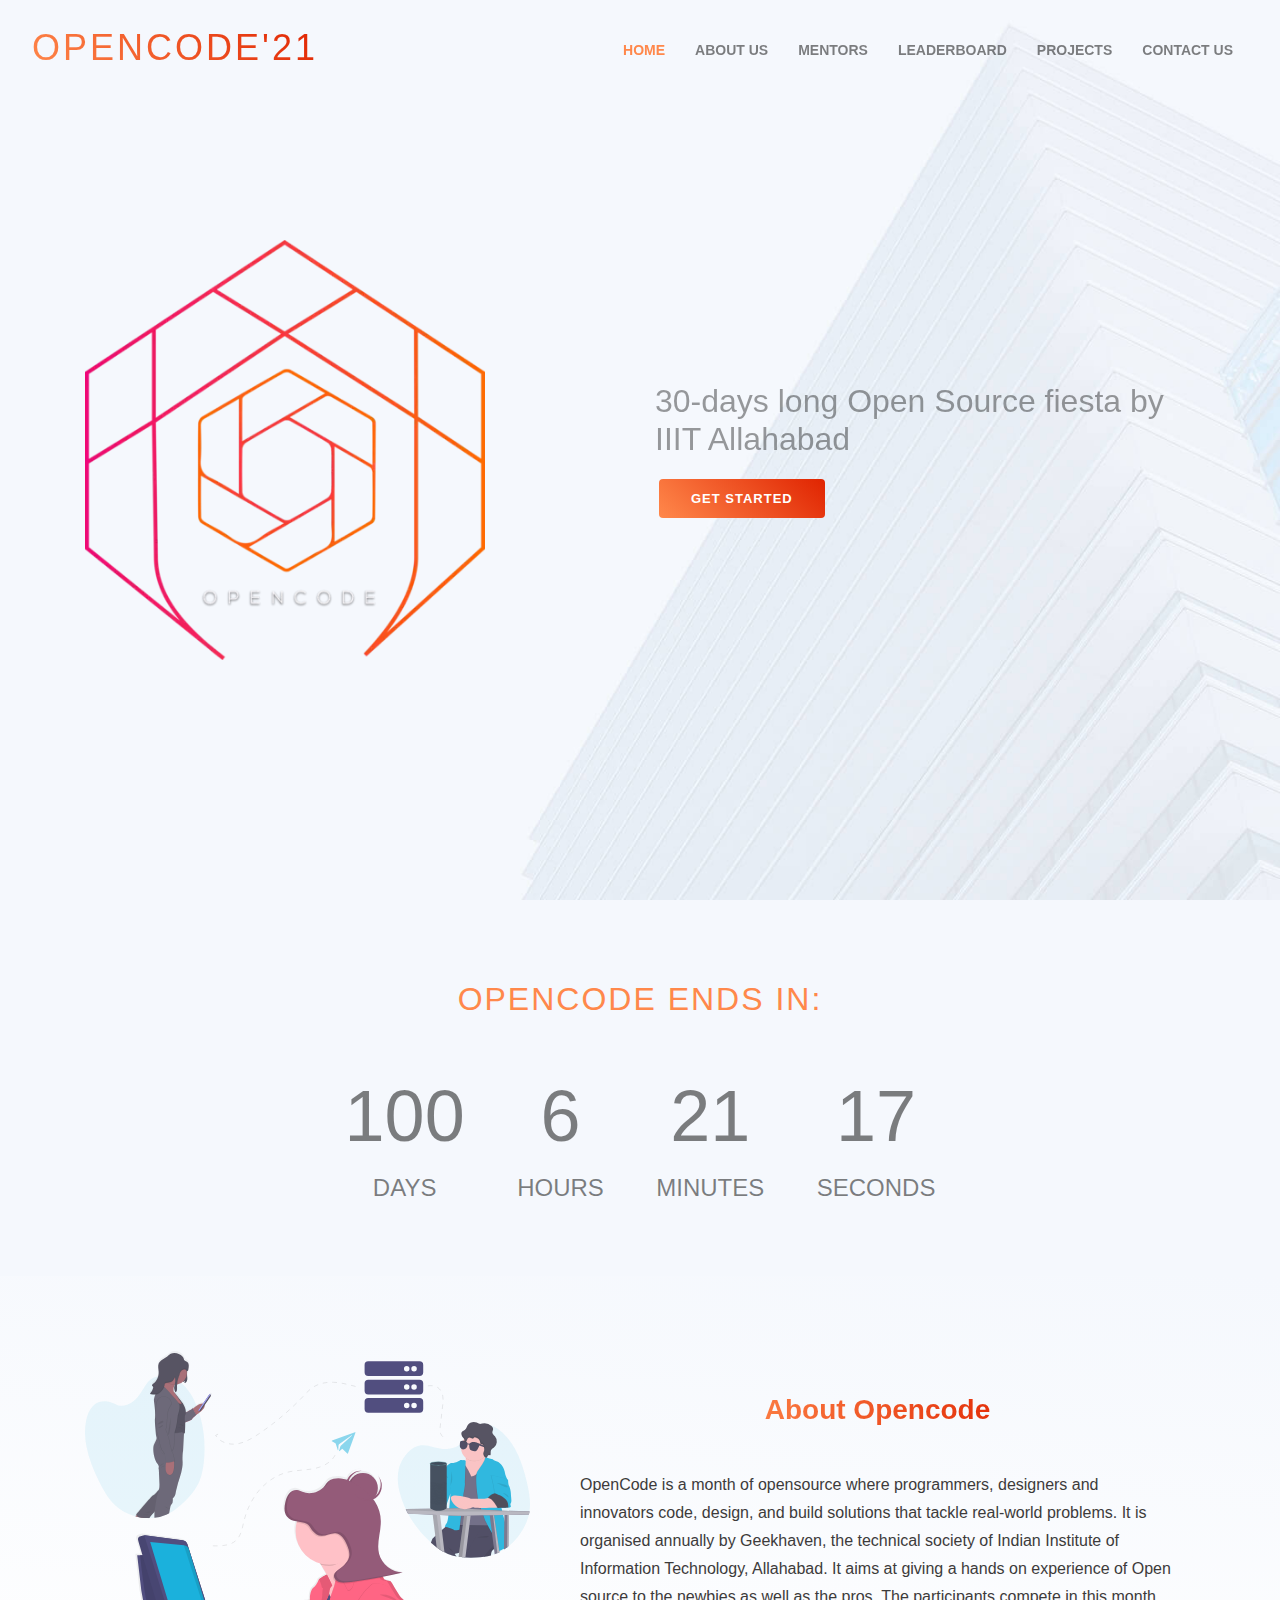
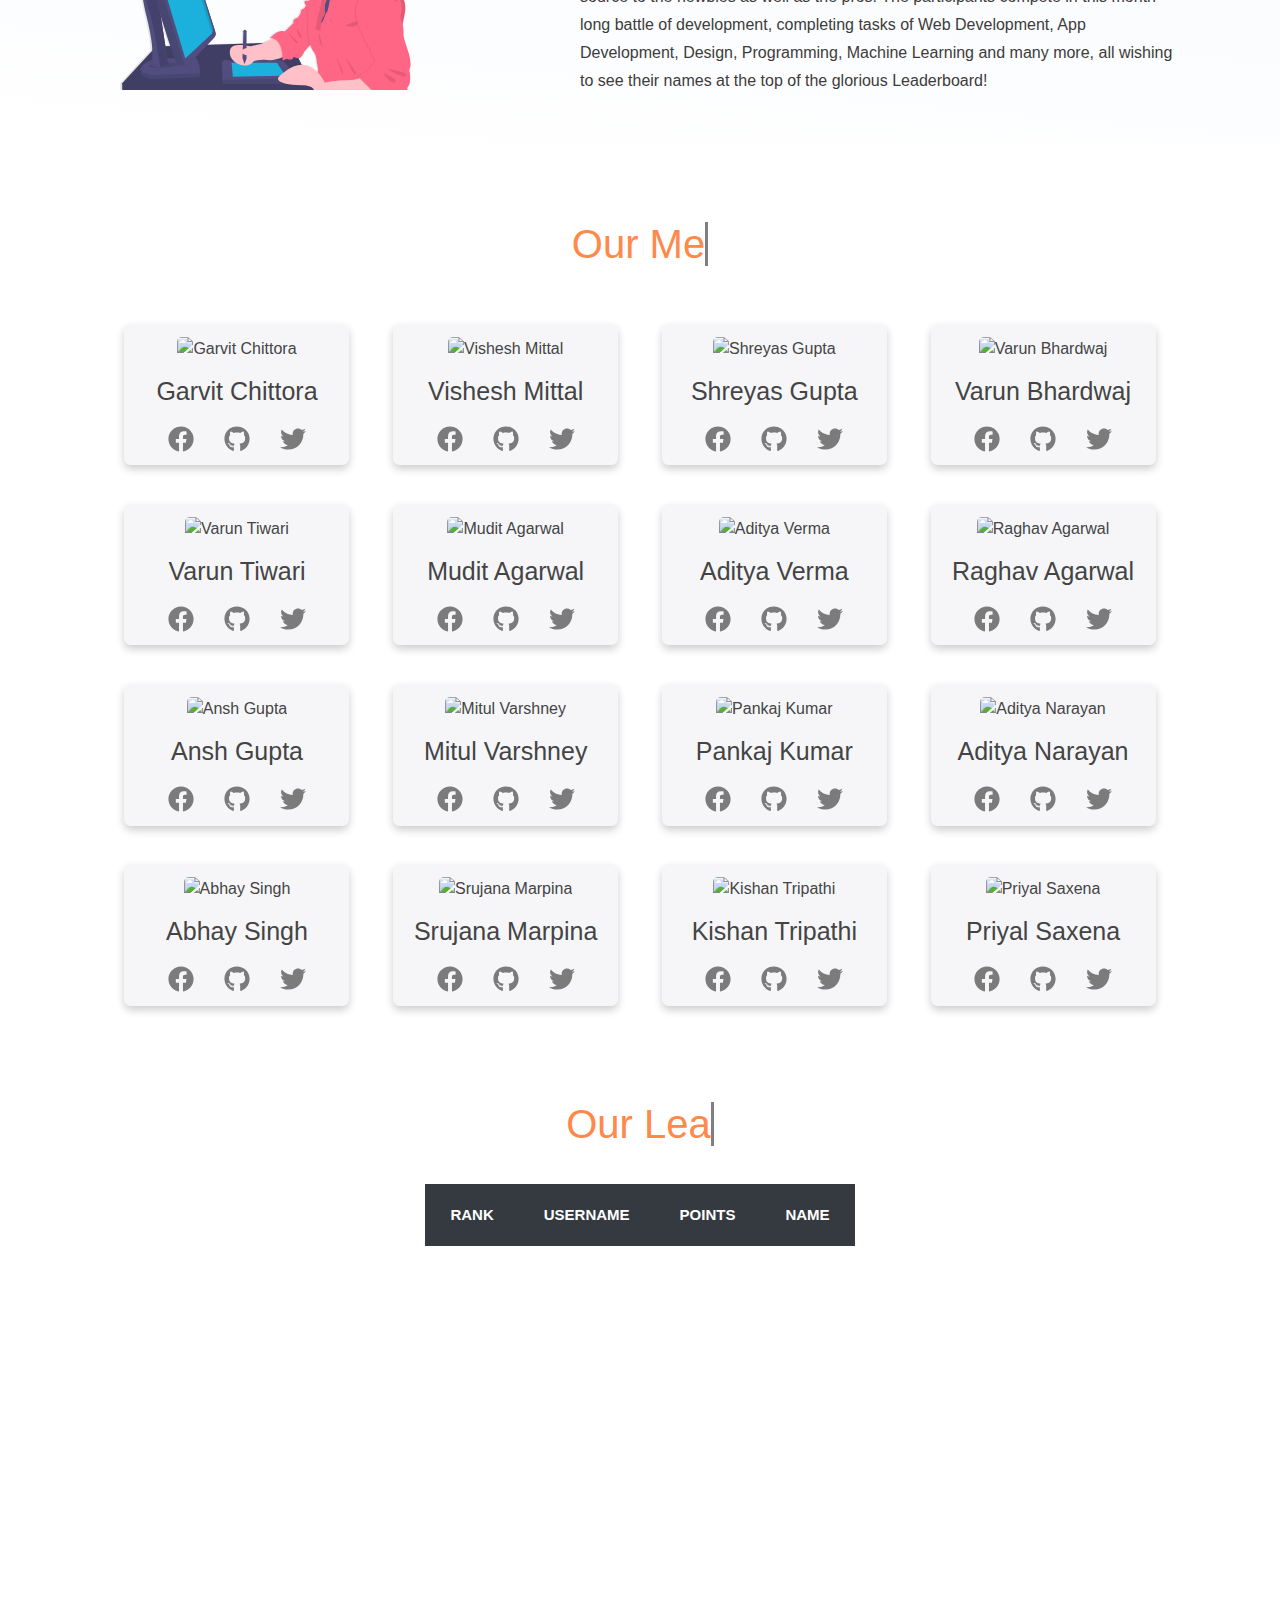
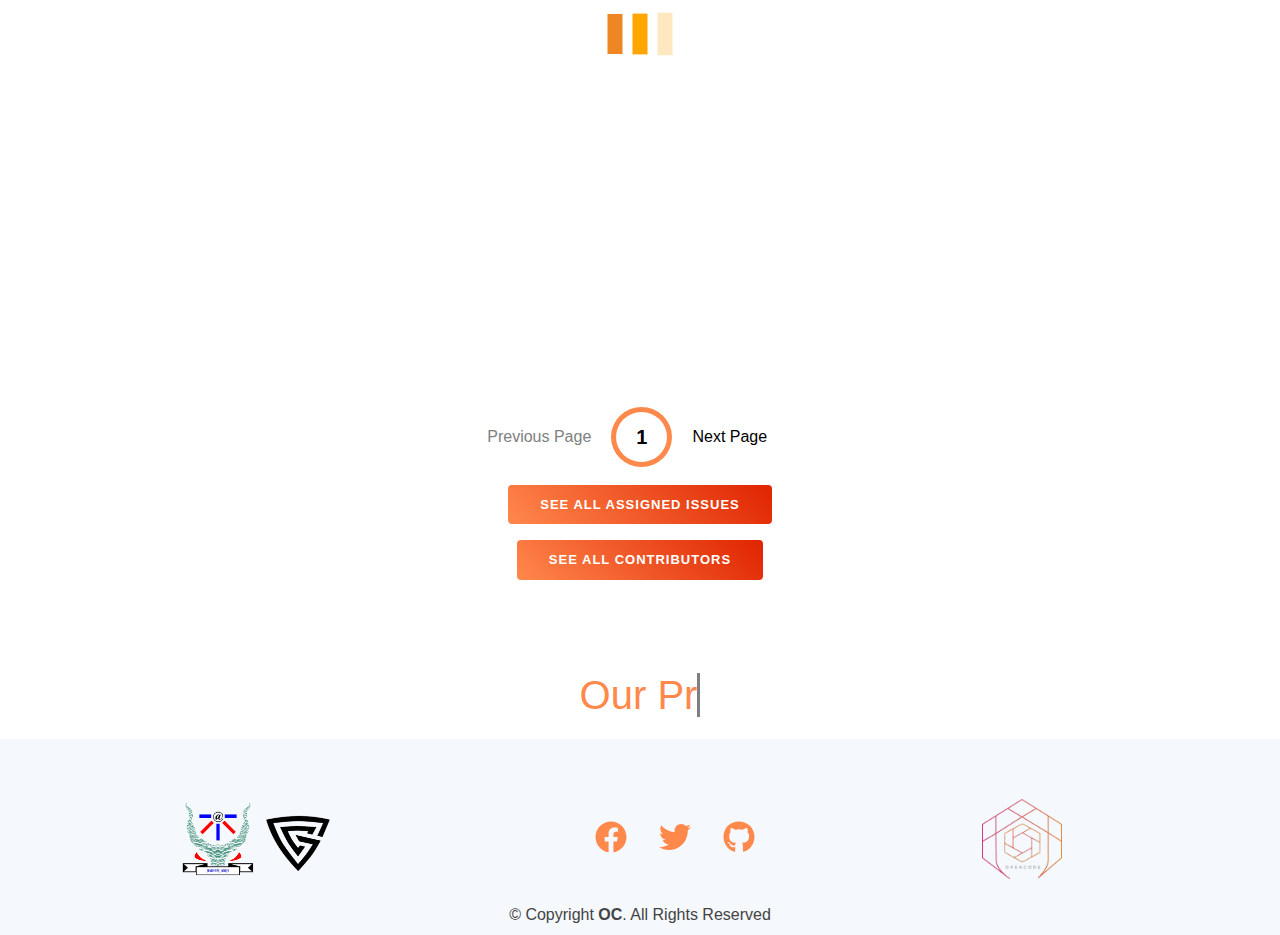
==== commit 5562bd4d: "updated changes requested" ====
--- a/index.html
+++ b/index.html
@@ -242,11 +242,11 @@
         <div class="current" id="current">1</div>
         <div class="page" id="next">Next Page</div>
       </div>
-      <div class="d-flex justify-content-center my-5 mx-auto">
+      <div class="d-flex justify-content-center my-3 mx-auto">
         <a aria-label ="Assigned issue page" href="./assigned-issues.html" class="btn-orange mx-auto" rel="noopener">See All Assigned Issues</a>
       </div>
-      <div class="d-flex justify-content-center my-5 mx-auto">
-        <a aria-label ="Participants page" href="./participants.html" class="btn-orange mx-auto" rel="noopener">See All Participants</a>
+      <div class="d-flex justify-content-center my-3 mx-auto">
+        <a aria-label ="Participants page" href="./contributors.html" class="btn-orange mx-auto" rel="noopener">See All Contributors</a>
       </div>
     </section>
     <!-- #Participants -->
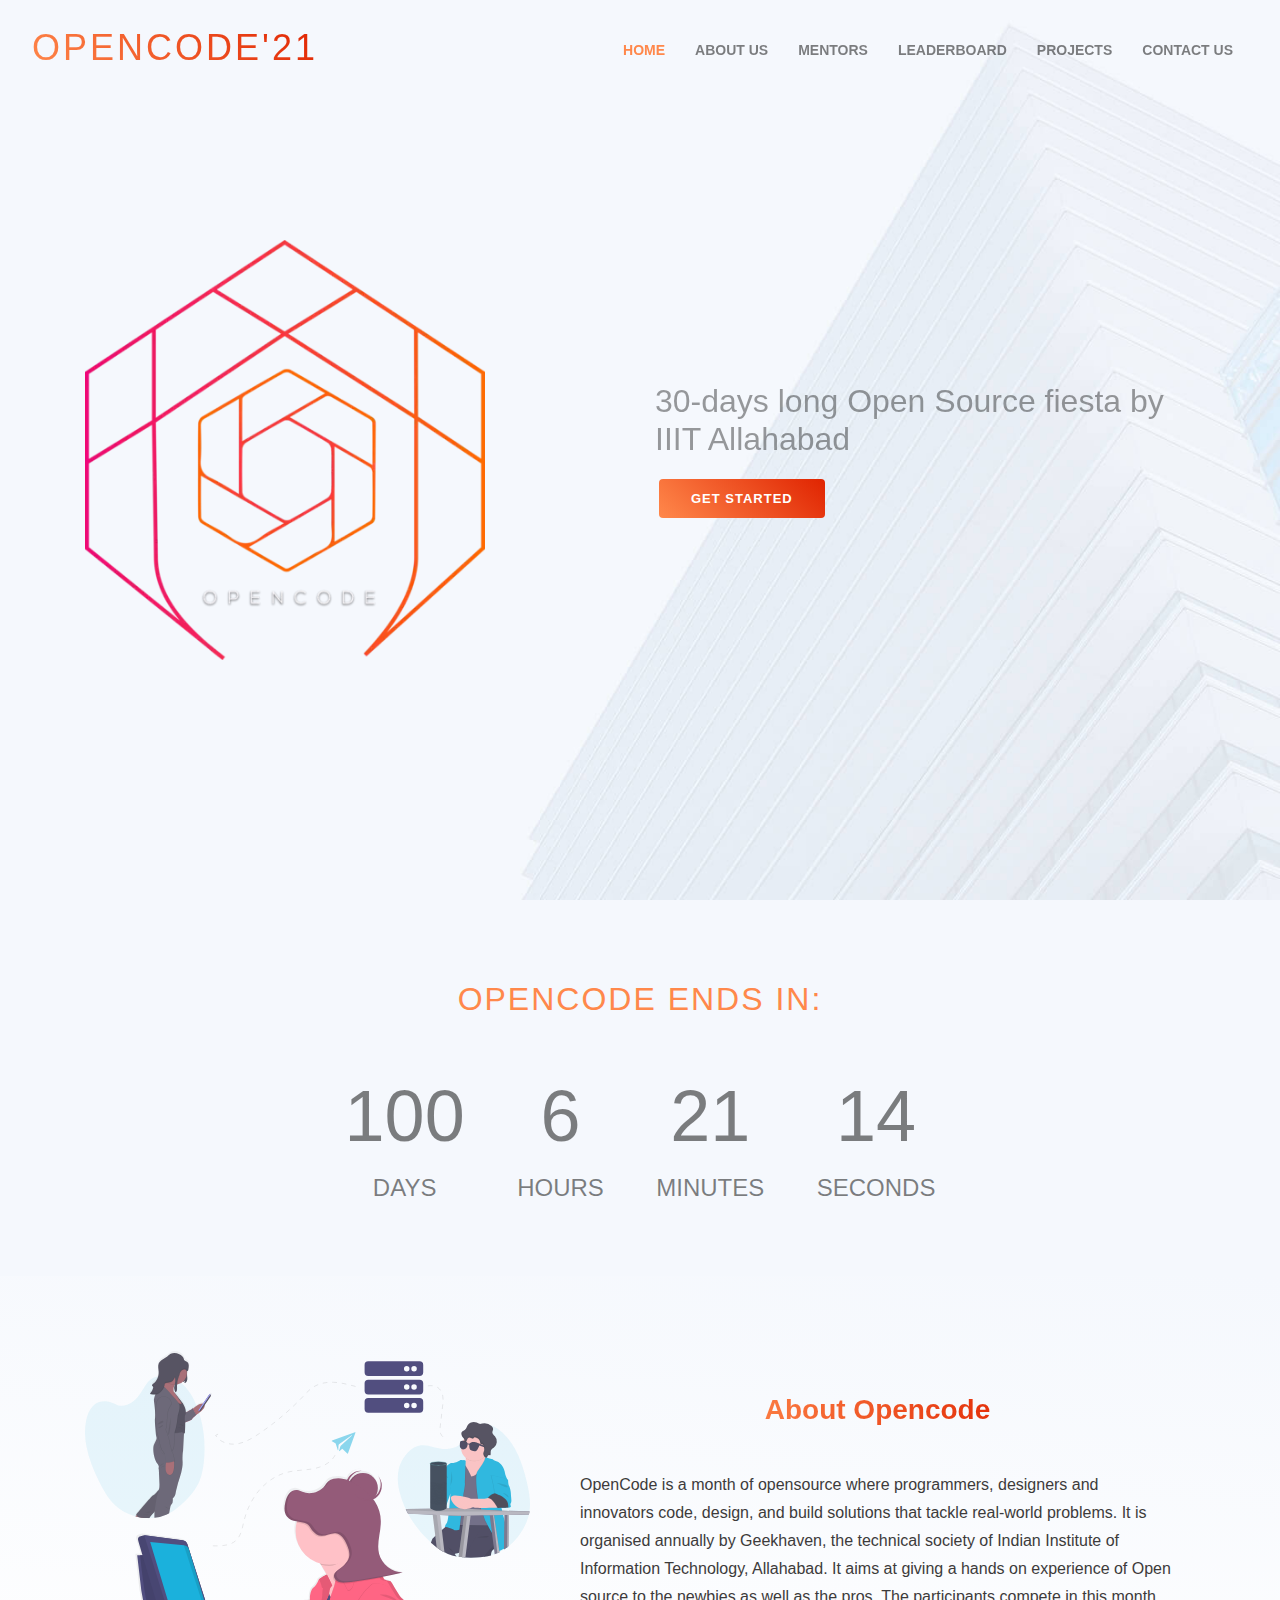
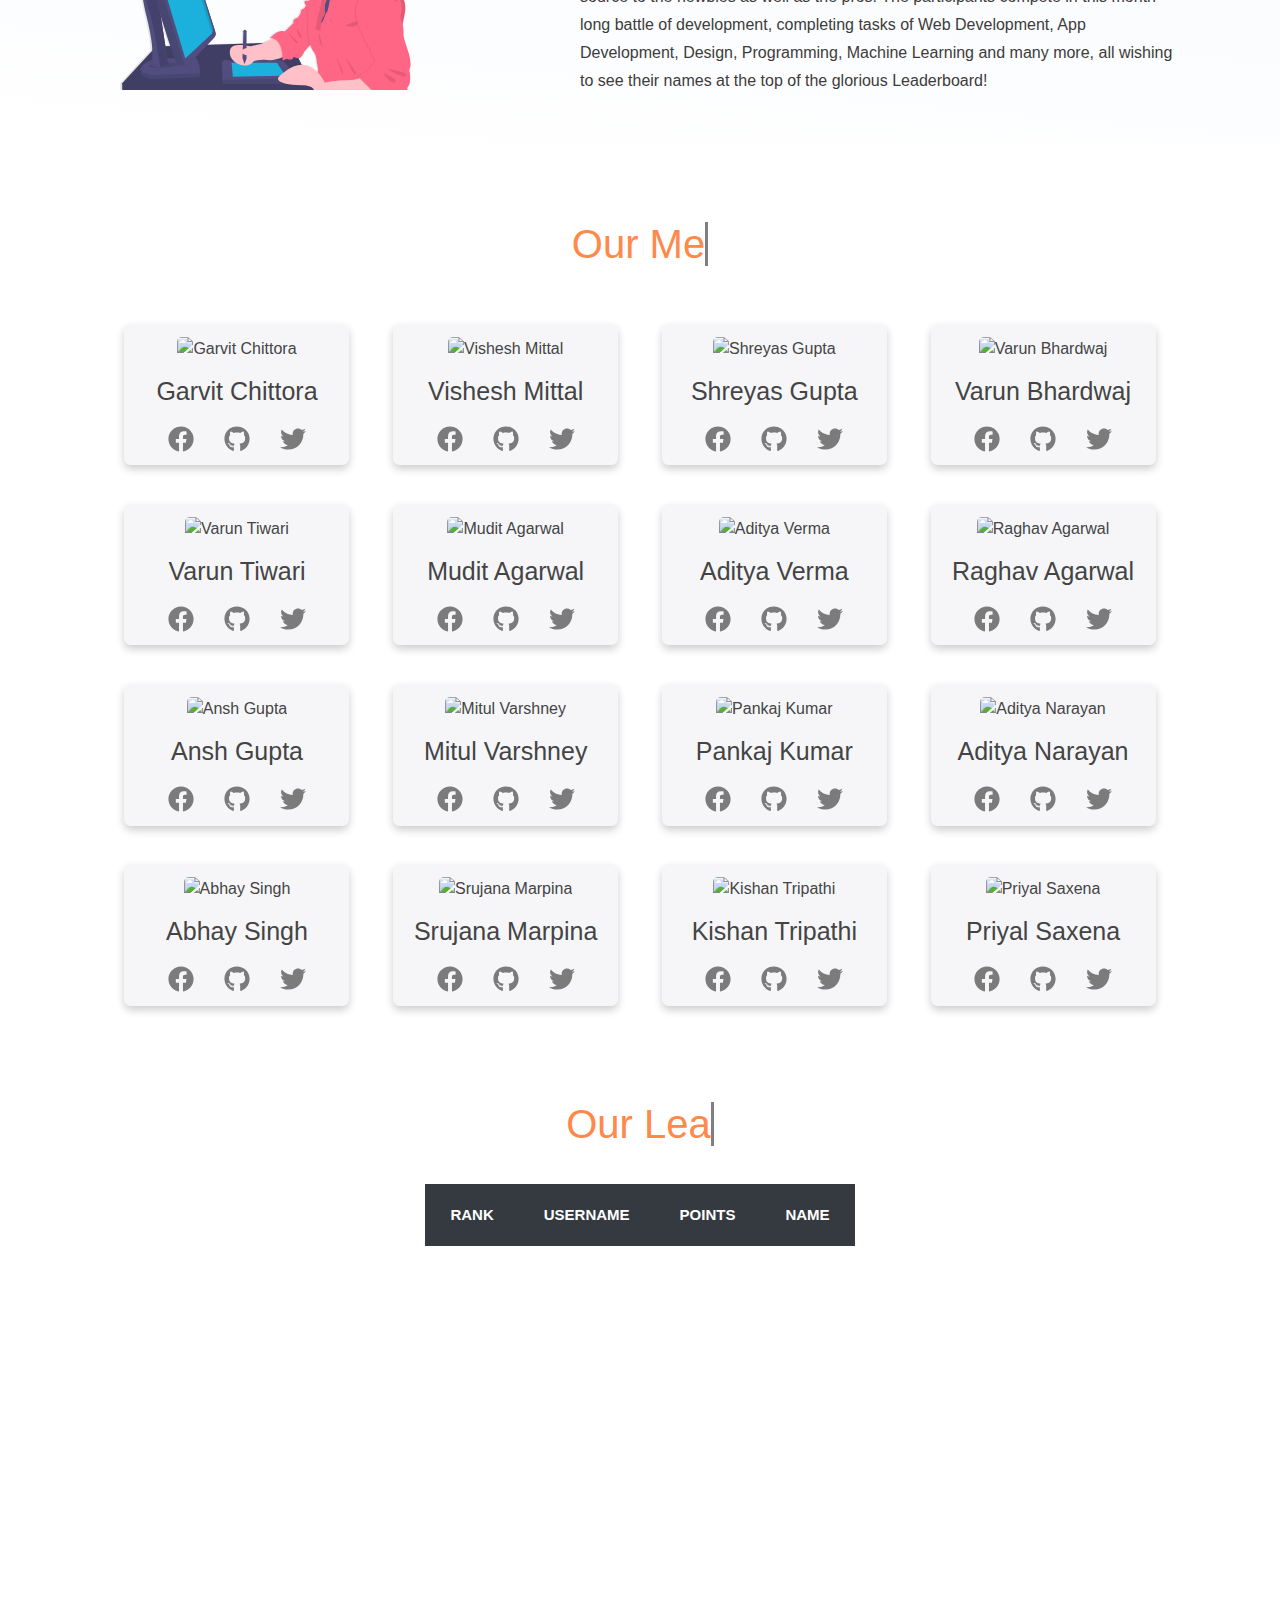
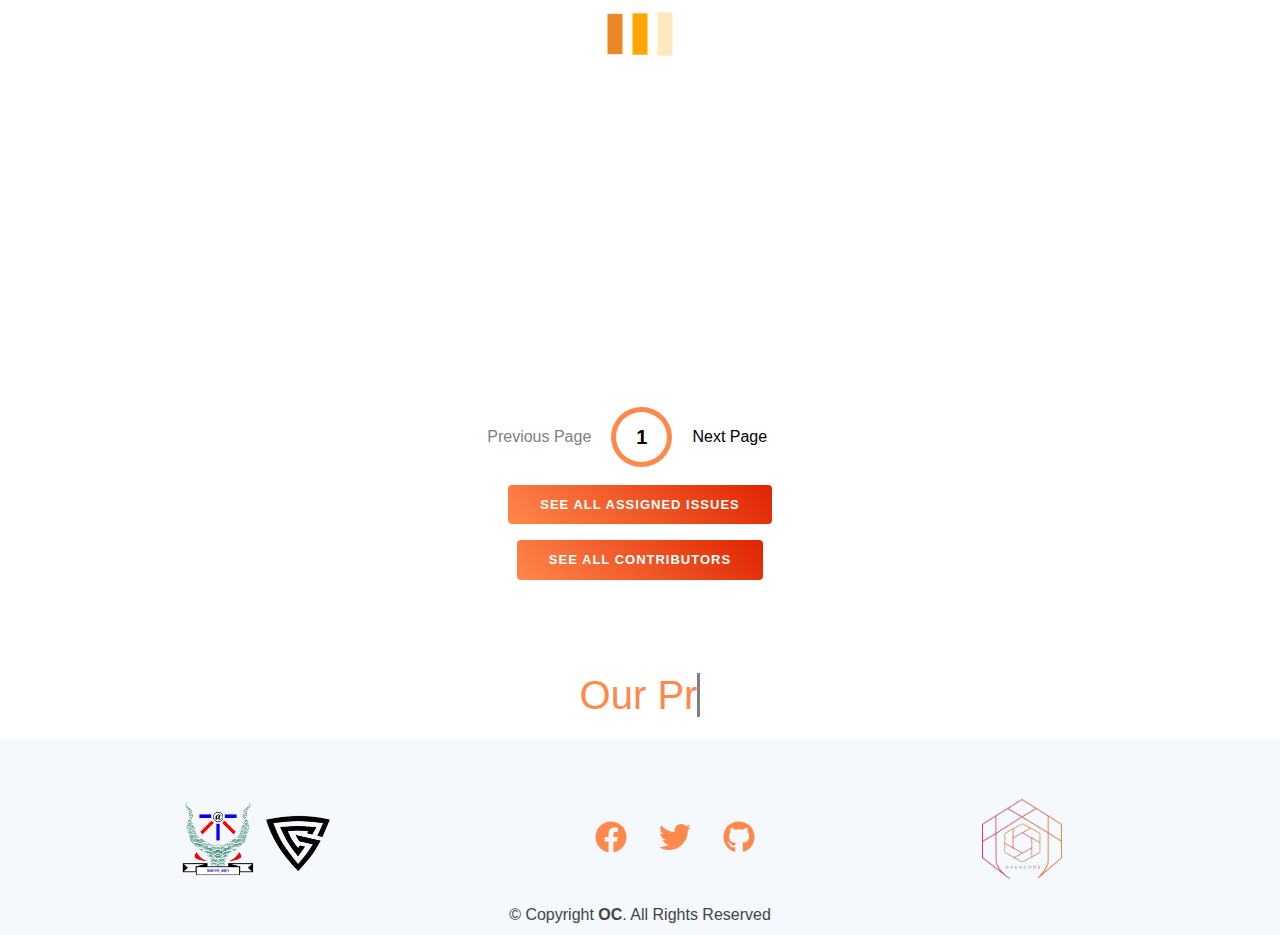
==== commit 526f379f: "added color to icon of mentors and corrected position of start button" ====
--- a/index.html
+++ b/index.html
@@ -28,6 +28,9 @@
   <!-- Bootstrap CSS File -->
   <link rel="preload" href="lib/bootstrap/css/bootstrap.min.css" as="style"
    onload="this.rel='stylesheet'"><noscript><link rel="stylesheet" href="lib/bootstrap/css/bootstrap.min.css"></noscript>
+
+   <!-- FontAwesome -->
+   <script src="https://kit.fontawesome.com/b4f1d5d3d1.js" crossorigin="anonymous"></script>
 
   <!-- Libraries CSS Files -->
   <link rel="preload" href="lib/font-awesome/css/font-awesome.min.css" as="style"
@@ -119,7 +122,7 @@
             <span>b</span><span>y</span> <span>I</span><span>I</span><span>I</span><span>T</span>
             <span>A</span><span>l</span><span>l</span><span>a</span><span>h</span><span>a</span><span>b</span><span>a</span><span>d</span>
           </h2>
-          <div class="row justify-content-start align-self-center ml-1 mt-3">
+          <div class="row get-started-div align-self-center ml-1 mt-3">
             <a aria-label="Detail description" href="#about" class="btn-get-started scrollto">Get Started</a>
           </div>
         </div>
@@ -246,7 +249,7 @@
         <a aria-label ="Assigned issue page" href="./assigned-issues.html" class="btn-orange mx-auto" rel="noopener">See All Assigned Issues</a>
       </div>
       <div class="d-flex justify-content-center my-3 mx-auto">
-        <a aria-label ="Participants page" href="./contributors.html" class="btn-orange mx-auto" rel="noopener">See All Contributors</a>
+        <a aria-label ="Contributors page" href="./contributors.html" class="btn-orange mx-auto" rel="noopener">See All Contributors</a>
       </div>
     </section>
     <!-- #Participants -->
--- a/css/style.css
+++ b/css/style.css
@@ -609,6 +609,9 @@
     width: 50%;
 }
 
+.get-started-div{
+    justify-content: start;
+}
 /* Section with background
 --------------------------------*/
 
@@ -665,6 +668,11 @@
 
     .container .col-md-6 {
         text-align: center;
+    }
+    .get-started-div{
+        justify-content: center;
+        width: 100%;
+        margin-left: 0px !important;
     }
 }
 @media (min-width: 540px) and (max-width: 820px) {
@@ -1074,6 +1082,7 @@
 
 .icon:hover {
     transform: translateY(-5px);
+    color:var(--Pink);
 }
 
 .logoDiv {
--- a/css/style.css
+++ b/css/style.css
@@ -609,6 +609,9 @@
     width: 50%;
 }
 
+.get-started-div{
+    justify-content: start;
+}
 /* Section with background
 --------------------------------*/
 
@@ -665,6 +668,11 @@
 
     .container .col-md-6 {
         text-align: center;
+    }
+    .get-started-div{
+        justify-content: center;
+        width: 100%;
+        margin-left: 0px !important;
     }
 }
 @media (min-width: 540px) and (max-width: 820px) {
@@ -1074,6 +1082,7 @@
 
 .icon:hover {
     transform: translateY(-5px);
+    color:var(--Pink);
 }
 
 .logoDiv {
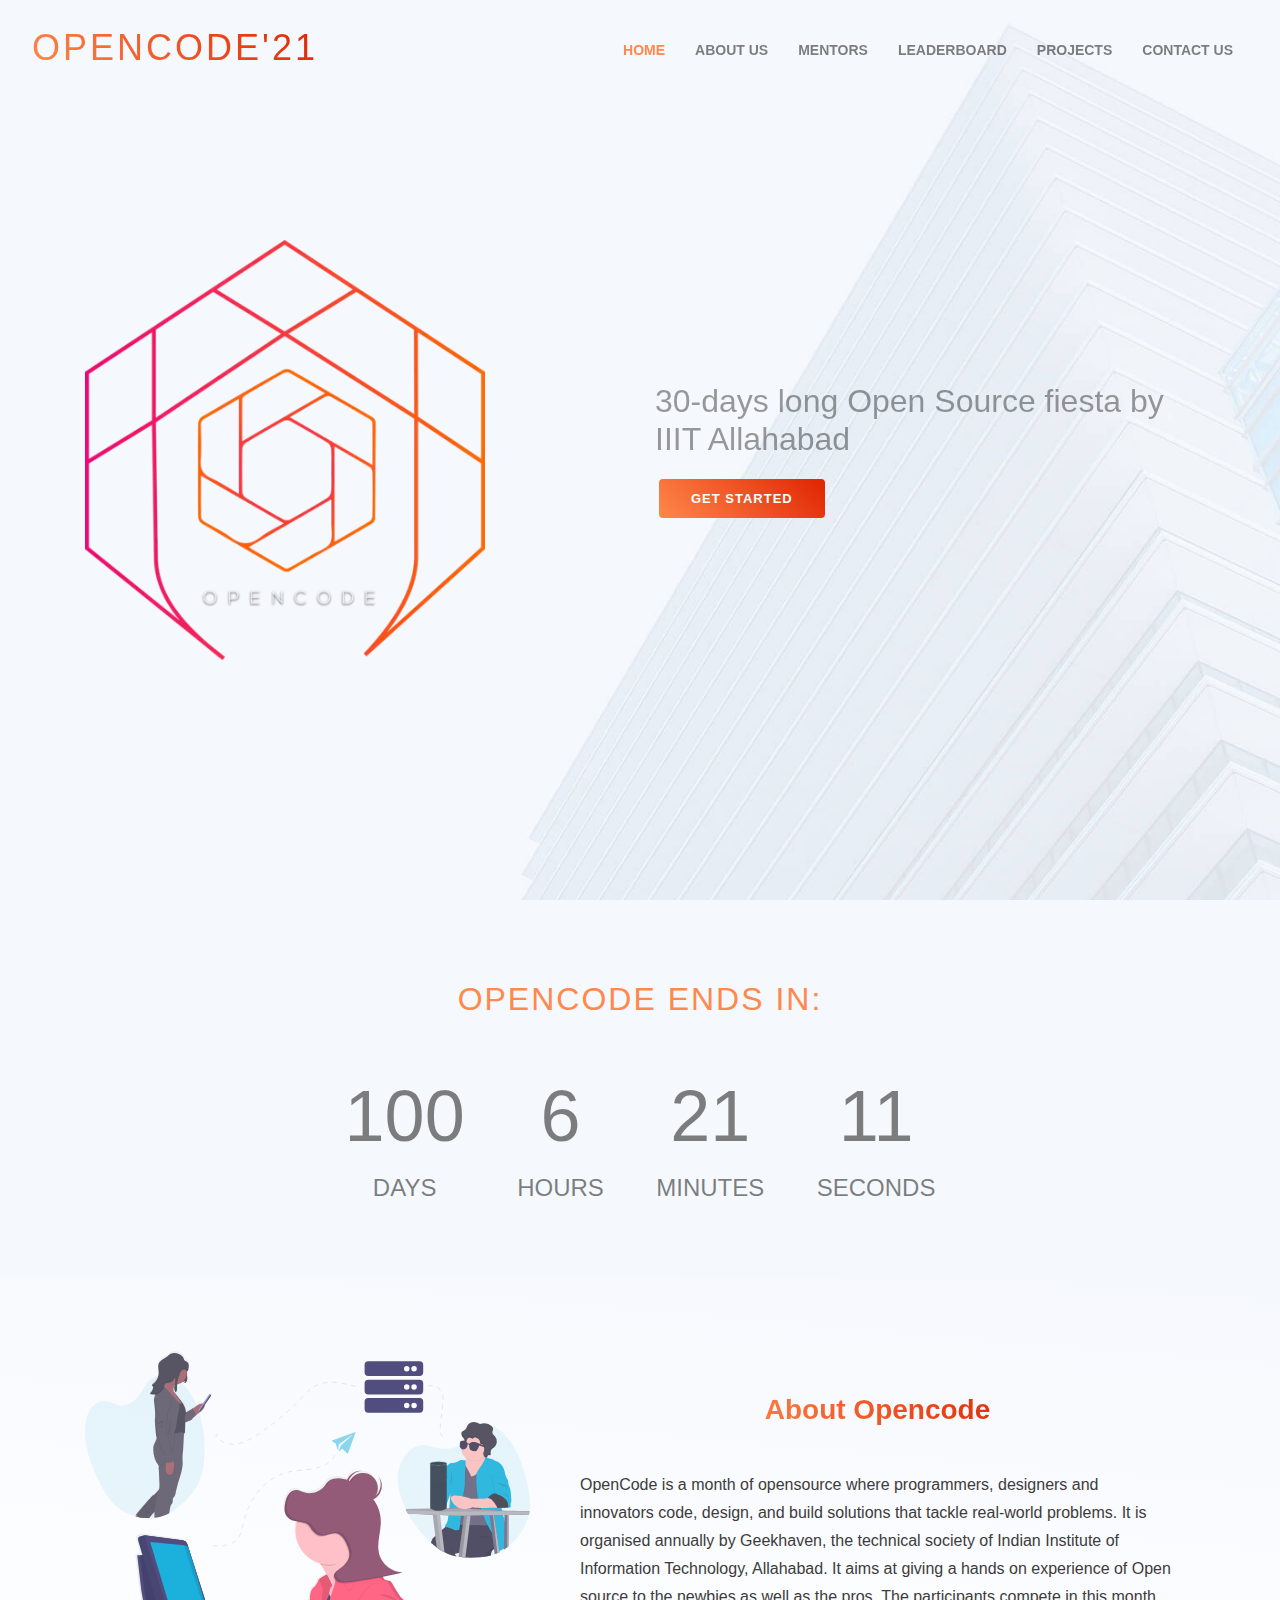
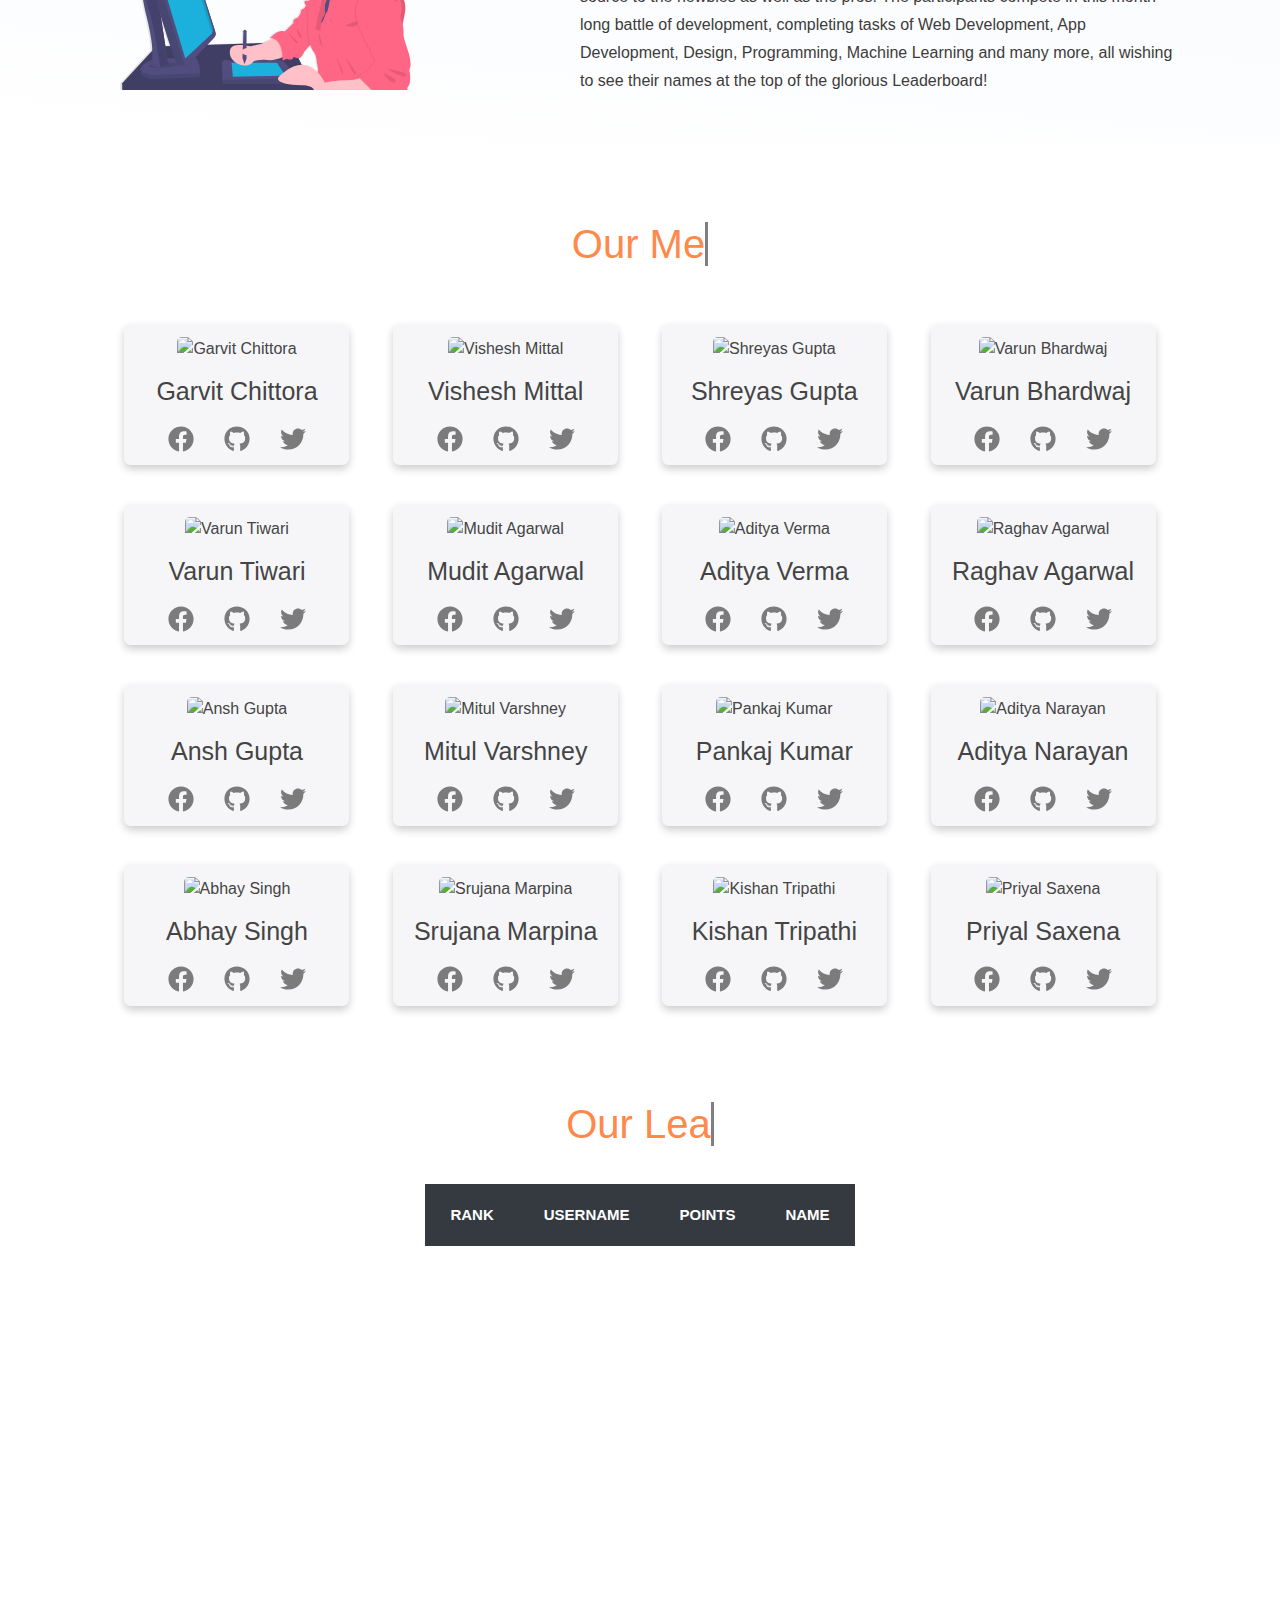
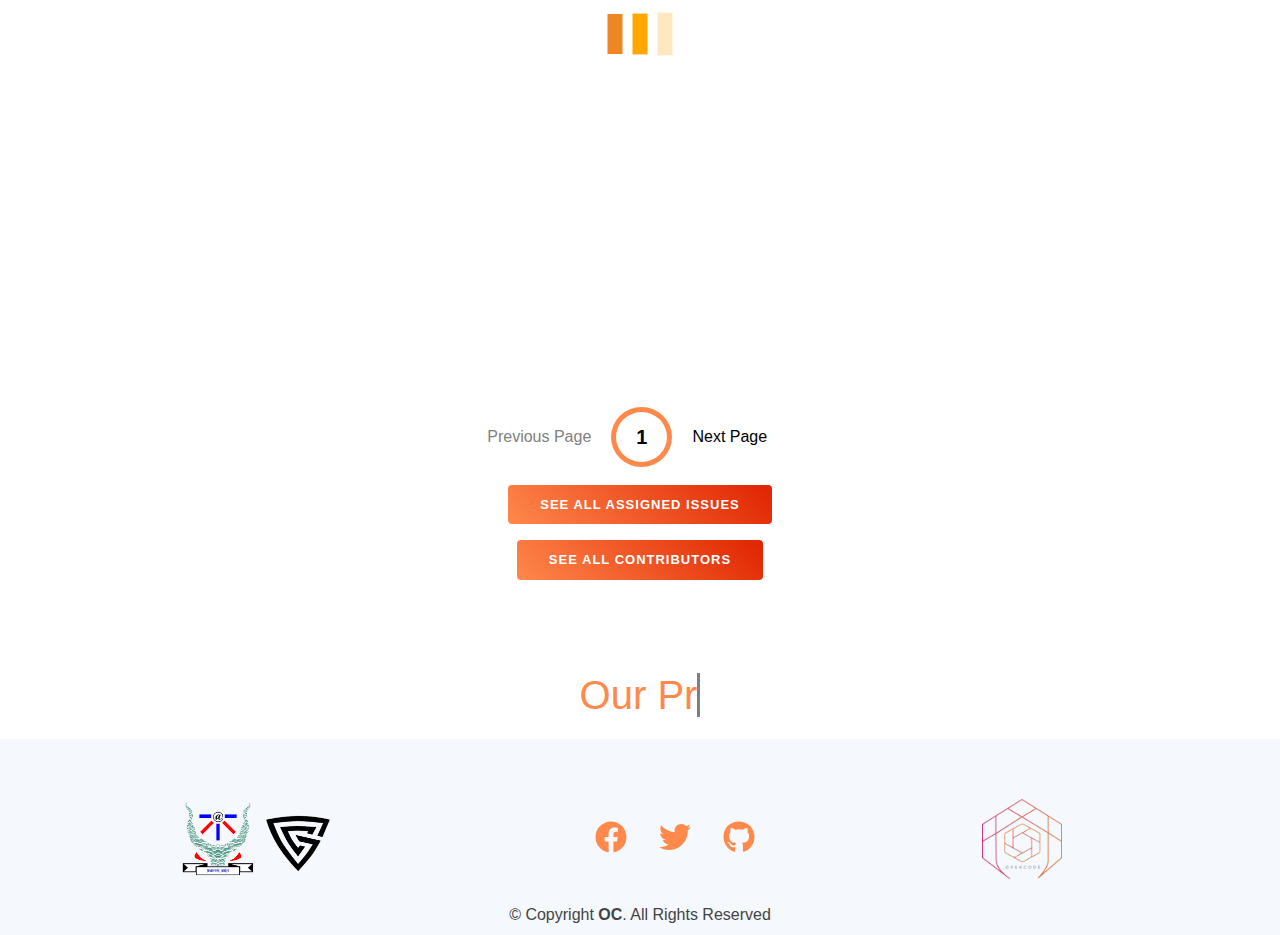
==== commit 08282065: "Merge branch 'opencodeiiita:main' into main" ====
--- a/index.html
+++ b/index.html
@@ -122,7 +122,7 @@
             <span>b</span><span>y</span> <span>I</span><span>I</span><span>I</span><span>T</span>
             <span>A</span><span>l</span><span>l</span><span>a</span><span>h</span><span>a</span><span>b</span><span>a</span><span>d</span>
           </h2>
-          <div class="row get-started-div align-self-center ml-1 mt-3">
+          <div class="row justify-content-start align-self-center ml-1 mt-3">
             <a aria-label="Detail description" href="#about" class="btn-get-started scrollto">Get Started</a>
           </div>
         </div>
--- a/css/style.css
+++ b/css/style.css
@@ -609,9 +609,6 @@
     width: 50%;
 }
 
-.get-started-div{
-    justify-content: start;
-}
 /* Section with background
 --------------------------------*/
 
@@ -668,11 +665,6 @@
 
     .container .col-md-6 {
         text-align: center;
-    }
-    .get-started-div{
-        justify-content: center;
-        width: 100%;
-        margin-left: 0px !important;
     }
 }
 @media (min-width: 540px) and (max-width: 820px) {
@@ -1082,7 +1074,6 @@
 
 .icon:hover {
     transform: translateY(-5px);
-    color:var(--Pink);
 }
 
 .logoDiv {
--- a/css/style.css
+++ b/css/style.css
@@ -609,9 +609,6 @@
     width: 50%;
 }
 
-.get-started-div{
-    justify-content: start;
-}
 /* Section with background
 --------------------------------*/
 
@@ -668,11 +665,6 @@
 
     .container .col-md-6 {
         text-align: center;
-    }
-    .get-started-div{
-        justify-content: center;
-        width: 100%;
-        margin-left: 0px !important;
     }
 }
 @media (min-width: 540px) and (max-width: 820px) {
@@ -1082,7 +1074,6 @@
 
 .icon:hover {
     transform: translateY(-5px);
-    color:var(--Pink);
 }
 
 .logoDiv {
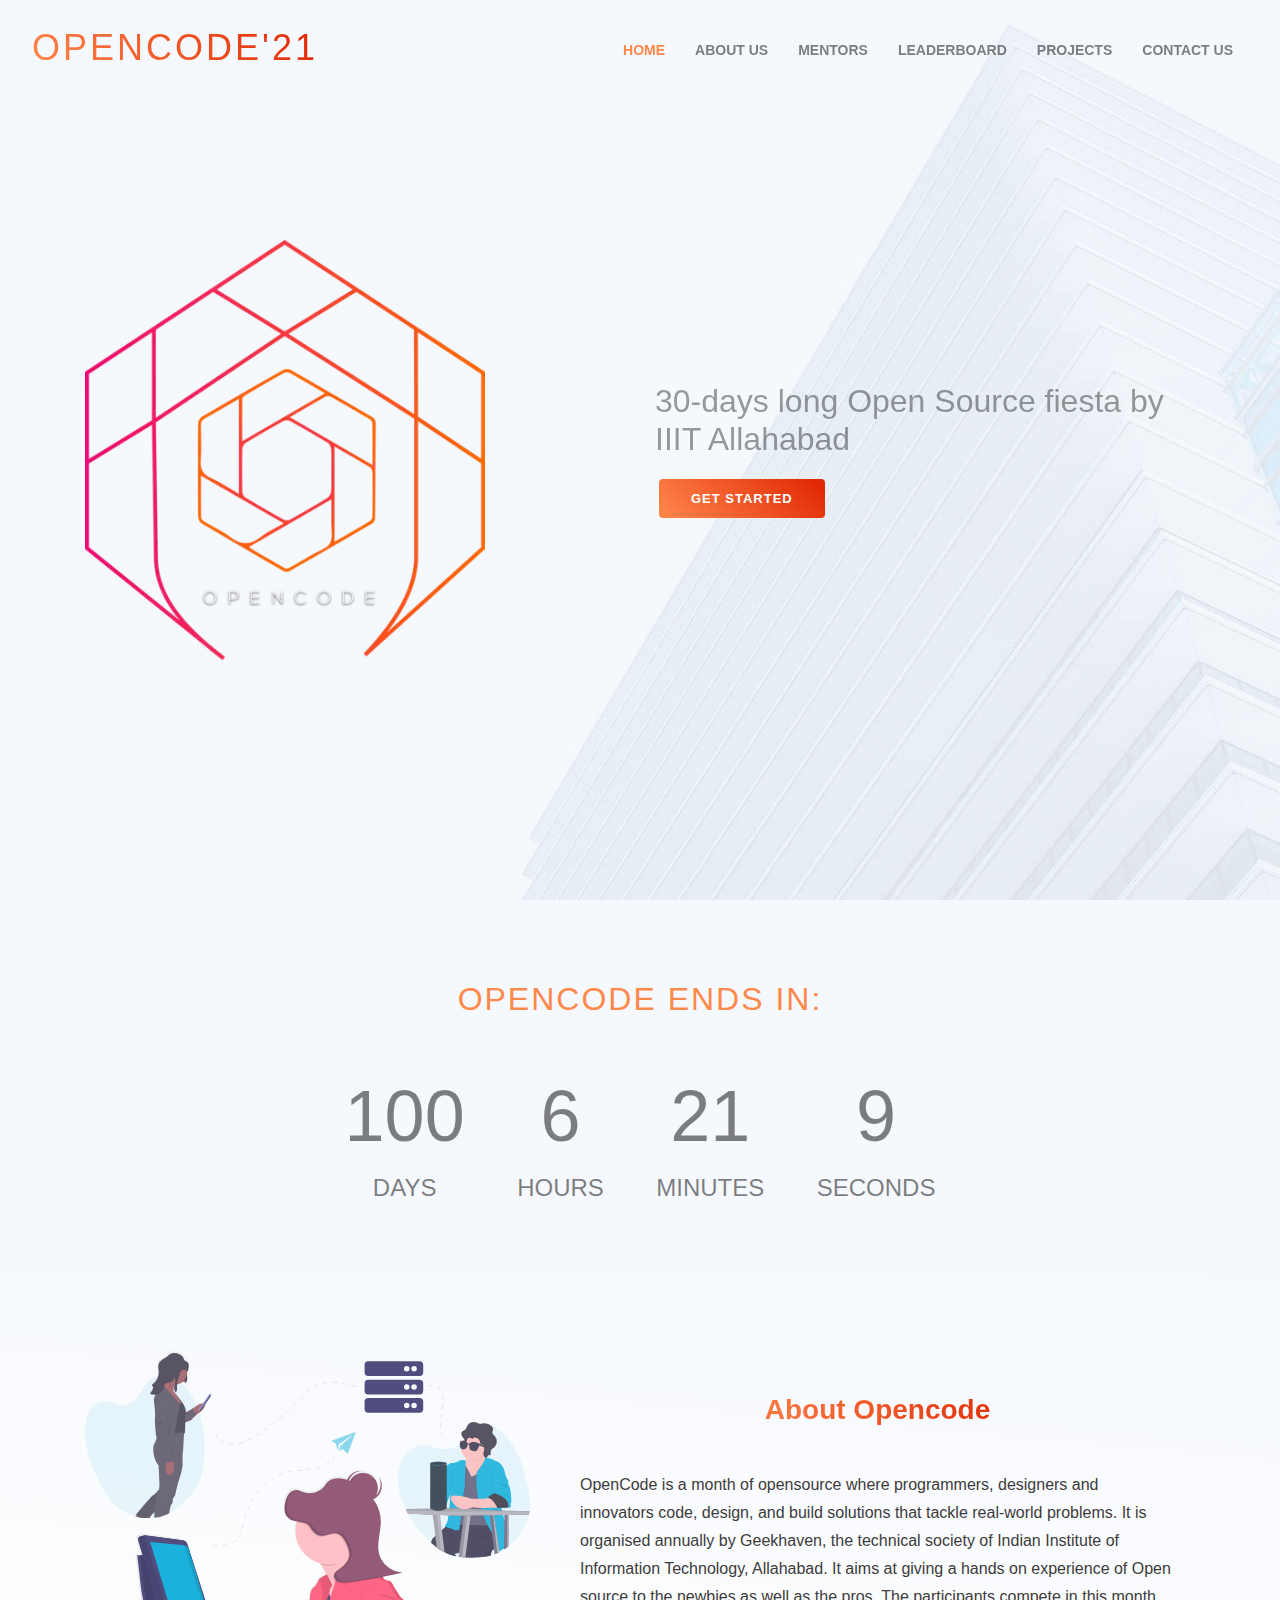
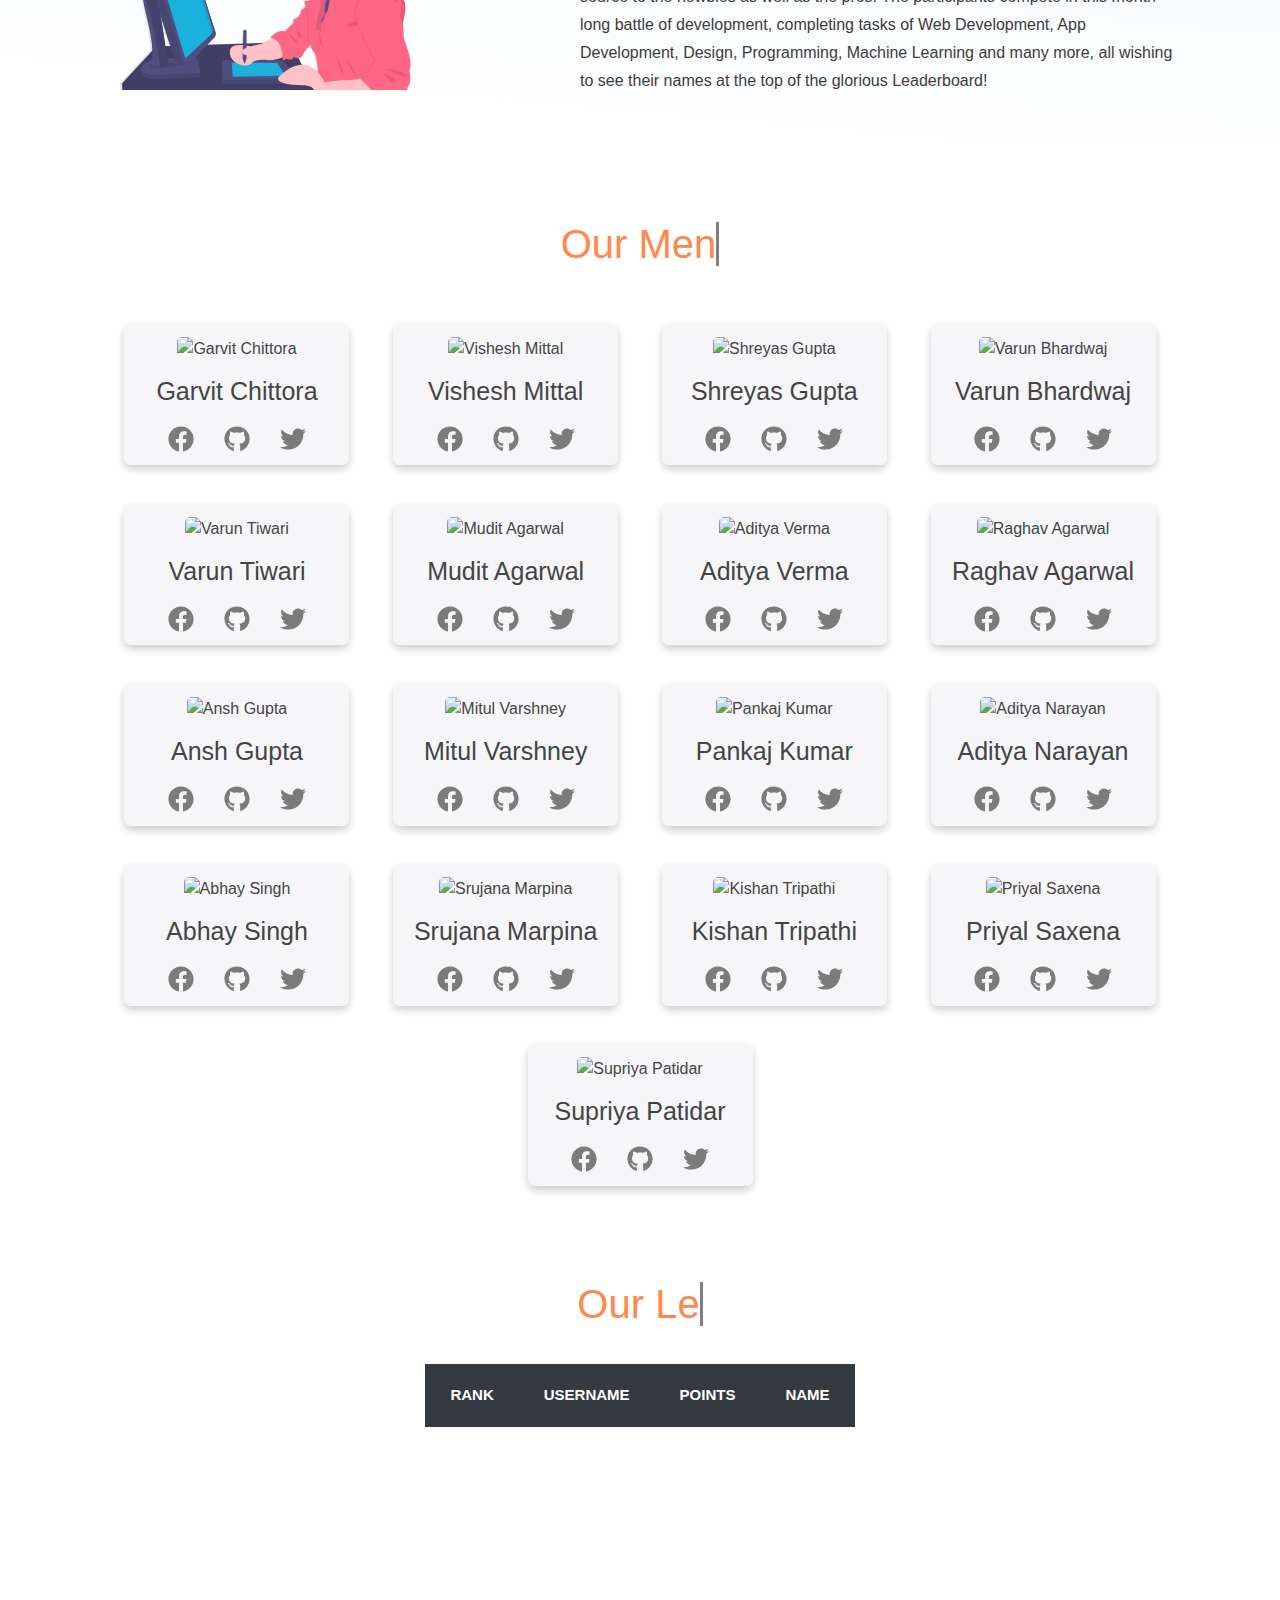
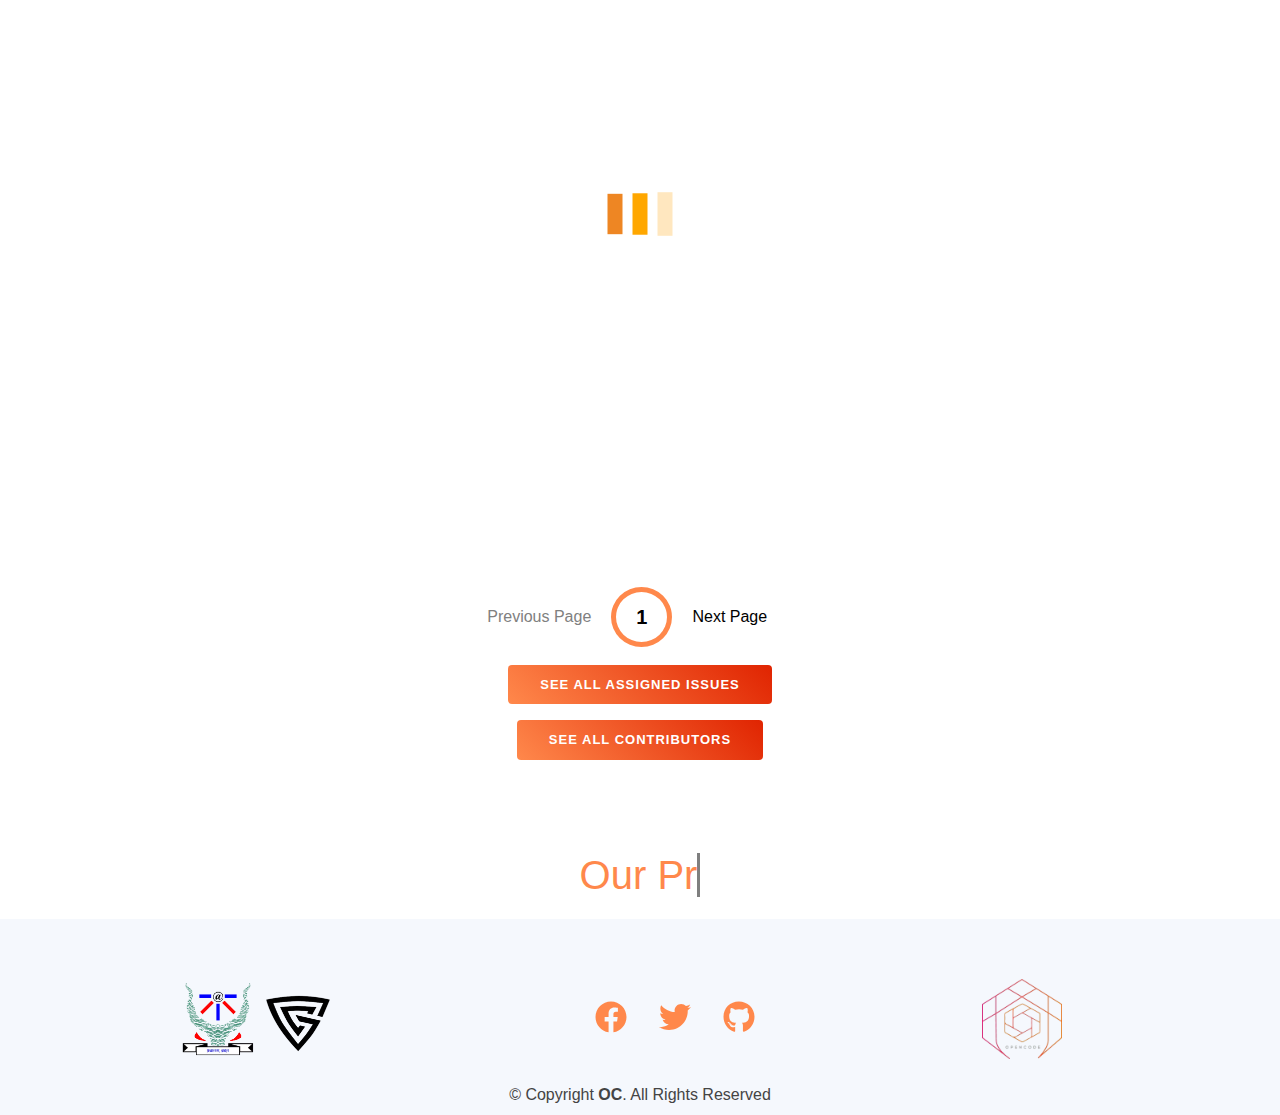
==== commit 55b880ae: "Merge branch 'opencodeiiita:main' into main" ====
--- a/index.html
+++ b/index.html
@@ -122,7 +122,7 @@
             <span>b</span><span>y</span> <span>I</span><span>I</span><span>I</span><span>T</span>
             <span>A</span><span>l</span><span>l</span><span>a</span><span>h</span><span>a</span><span>b</span><span>a</span><span>d</span>
           </h2>
-          <div class="row justify-content-start align-self-center ml-1 mt-3">
+          <div class="row get-started-div align-self-center ml-1 mt-3">
             <a aria-label="Detail description" href="#about" class="btn-get-started scrollto">Get Started</a>
           </div>
         </div>
--- a/css/style.css
+++ b/css/style.css
@@ -609,6 +609,10 @@
     width: 50%;
 }
 
+.get-started-div{
+    justify-content: start;
+    
+}
 /* Section with background
 --------------------------------*/
 
@@ -665,6 +669,13 @@
 
     .container .col-md-6 {
         text-align: center;
+    }
+    .get-started-div{
+        justify-content: center;
+        width: 100%;
+        margin-left: 0px !important;
+        padding-top: 20px;
+
     }
 }
 @media (min-width: 540px) and (max-width: 820px) {
@@ -1074,6 +1085,7 @@
 
 .icon:hover {
     transform: translateY(-5px);
+    color:var(--Pink);
 }
 
 .logoDiv {
@@ -1163,9 +1175,10 @@
     }
 }
 
-@media (max-width: 600px) {
+@media (max-width: 768px) {
     .img-fluid {
         margin-top: 7em;
+        width: 60%;
     }
 }
 
--- a/css/style.css
+++ b/css/style.css
@@ -609,6 +609,10 @@
     width: 50%;
 }
 
+.get-started-div{
+    justify-content: start;
+    
+}
 /* Section with background
 --------------------------------*/
 
@@ -665,6 +669,13 @@
 
     .container .col-md-6 {
         text-align: center;
+    }
+    .get-started-div{
+        justify-content: center;
+        width: 100%;
+        margin-left: 0px !important;
+        padding-top: 20px;
+
     }
 }
 @media (min-width: 540px) and (max-width: 820px) {
@@ -1074,6 +1085,7 @@
 
 .icon:hover {
     transform: translateY(-5px);
+    color:var(--Pink);
 }
 
 .logoDiv {
@@ -1163,9 +1175,10 @@
     }
 }
 
-@media (max-width: 600px) {
+@media (max-width: 768px) {
     .img-fluid {
         margin-top: 7em;
+        width: 60%;
     }
 }
 
